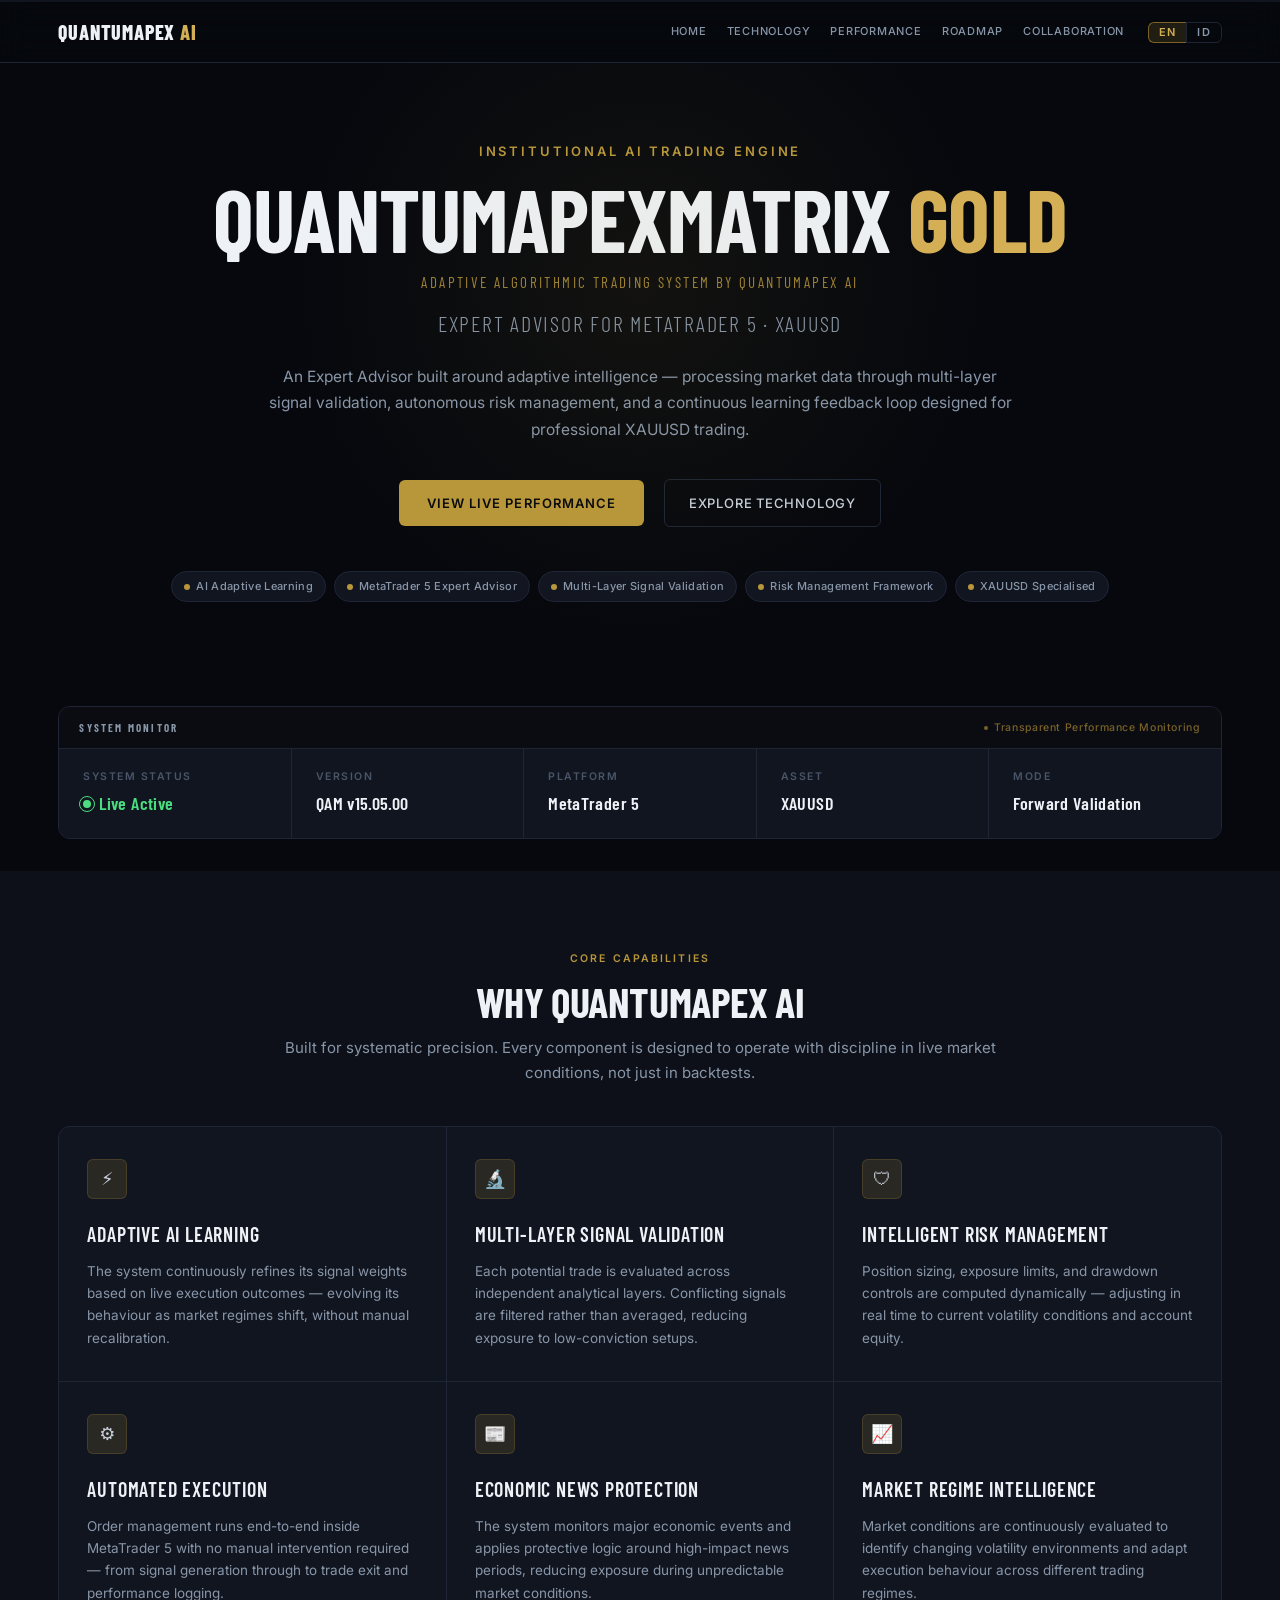
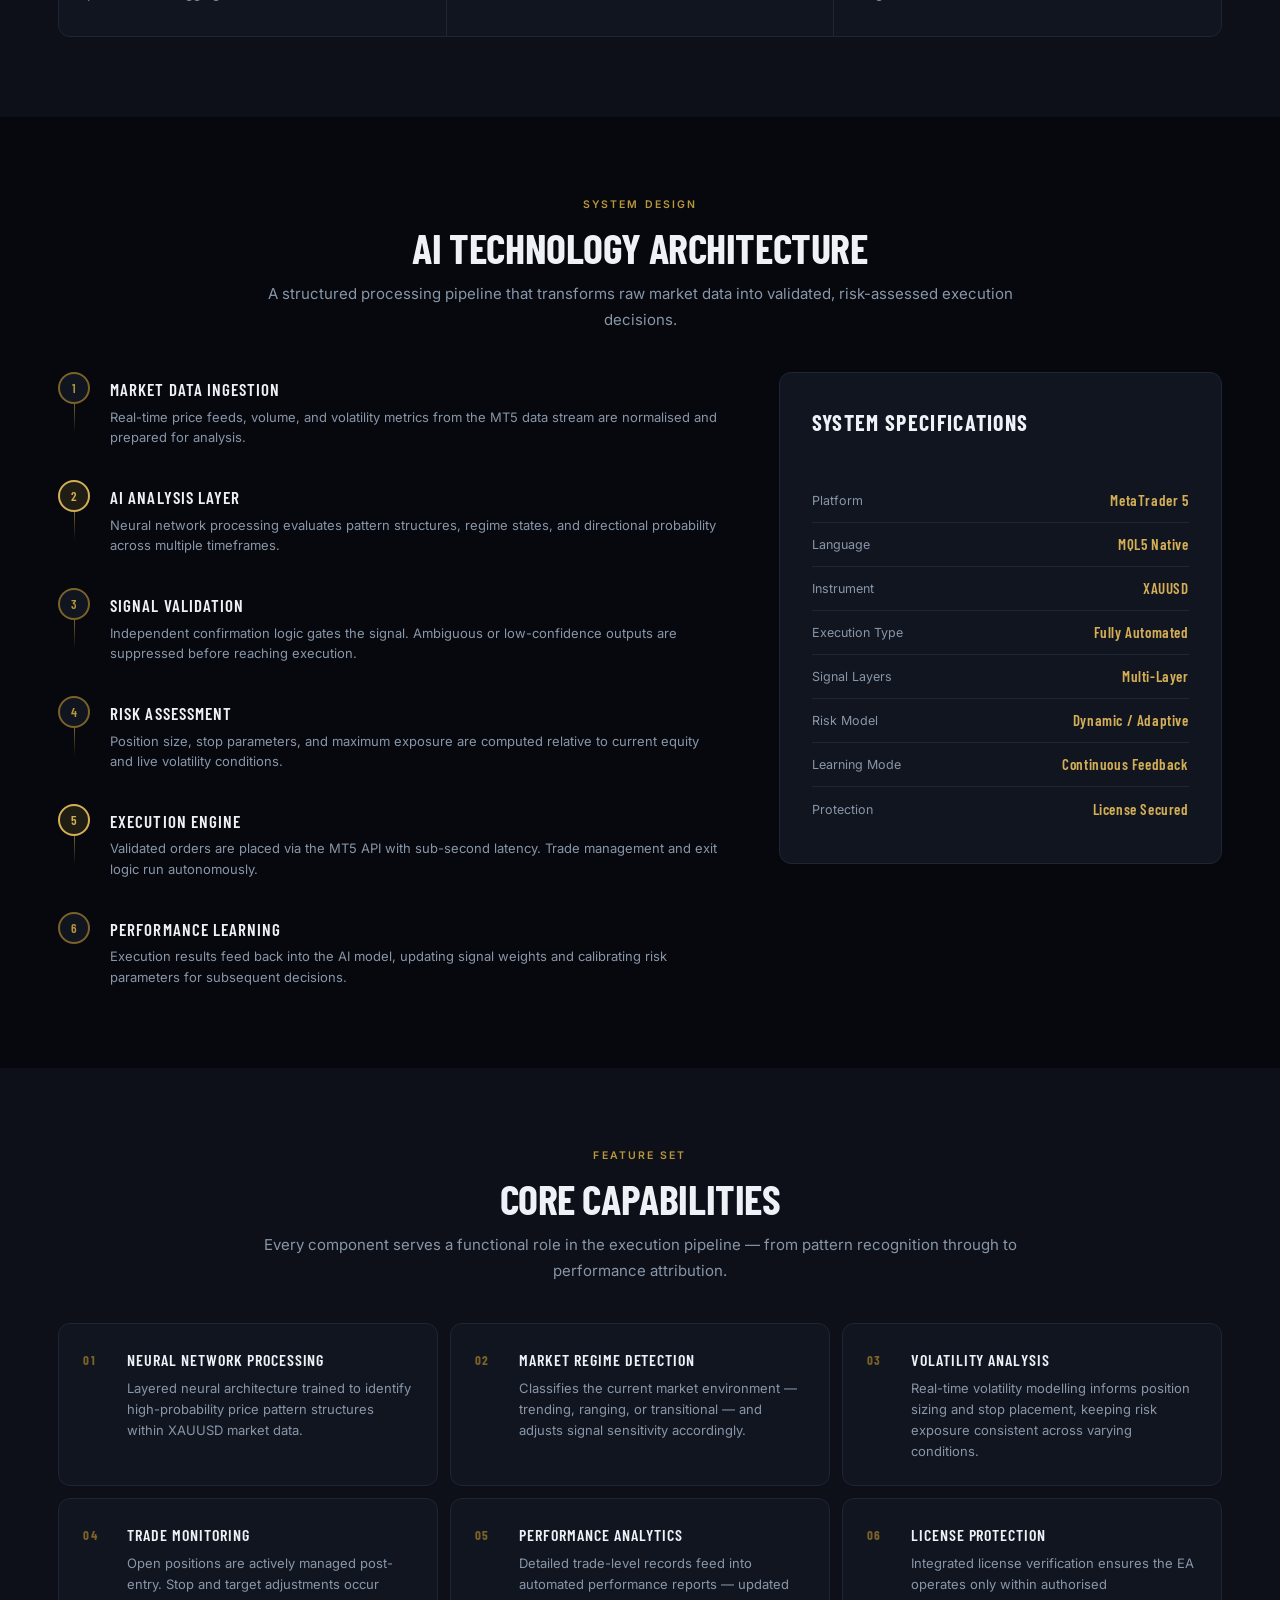
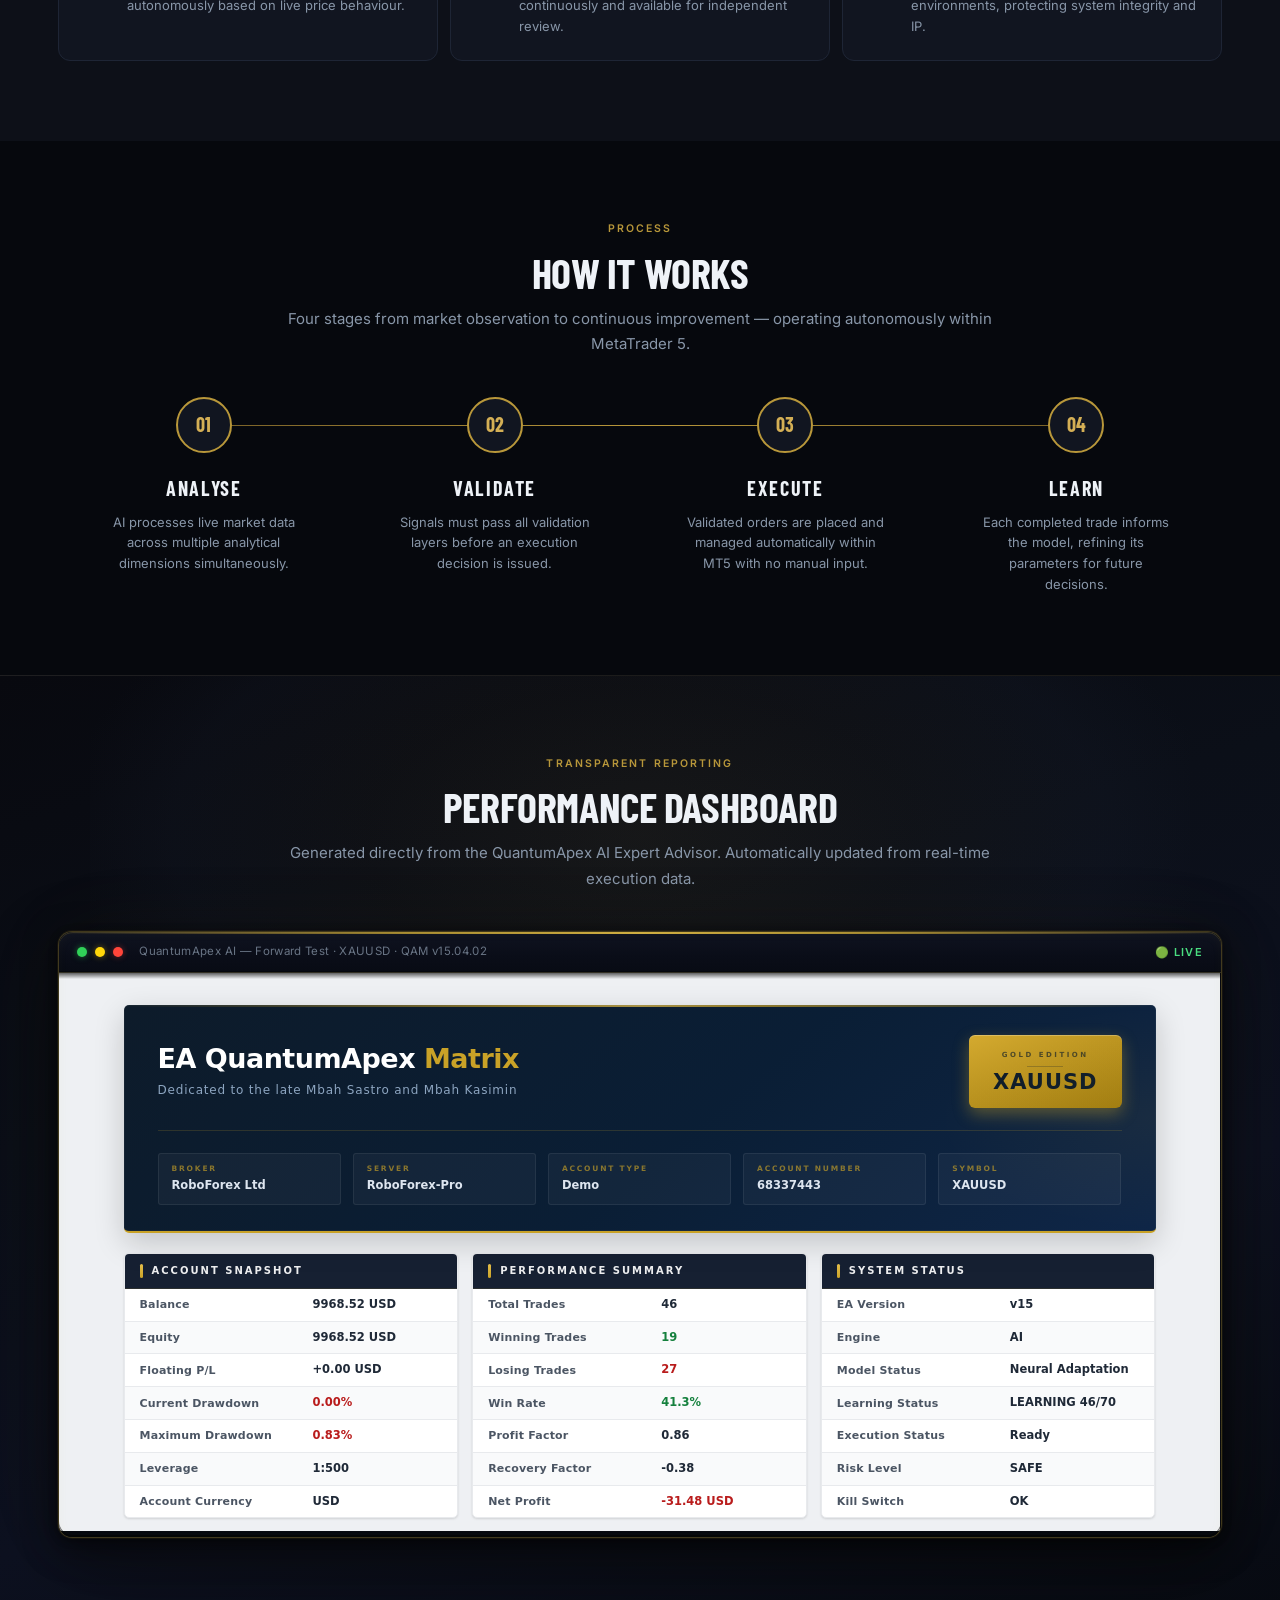
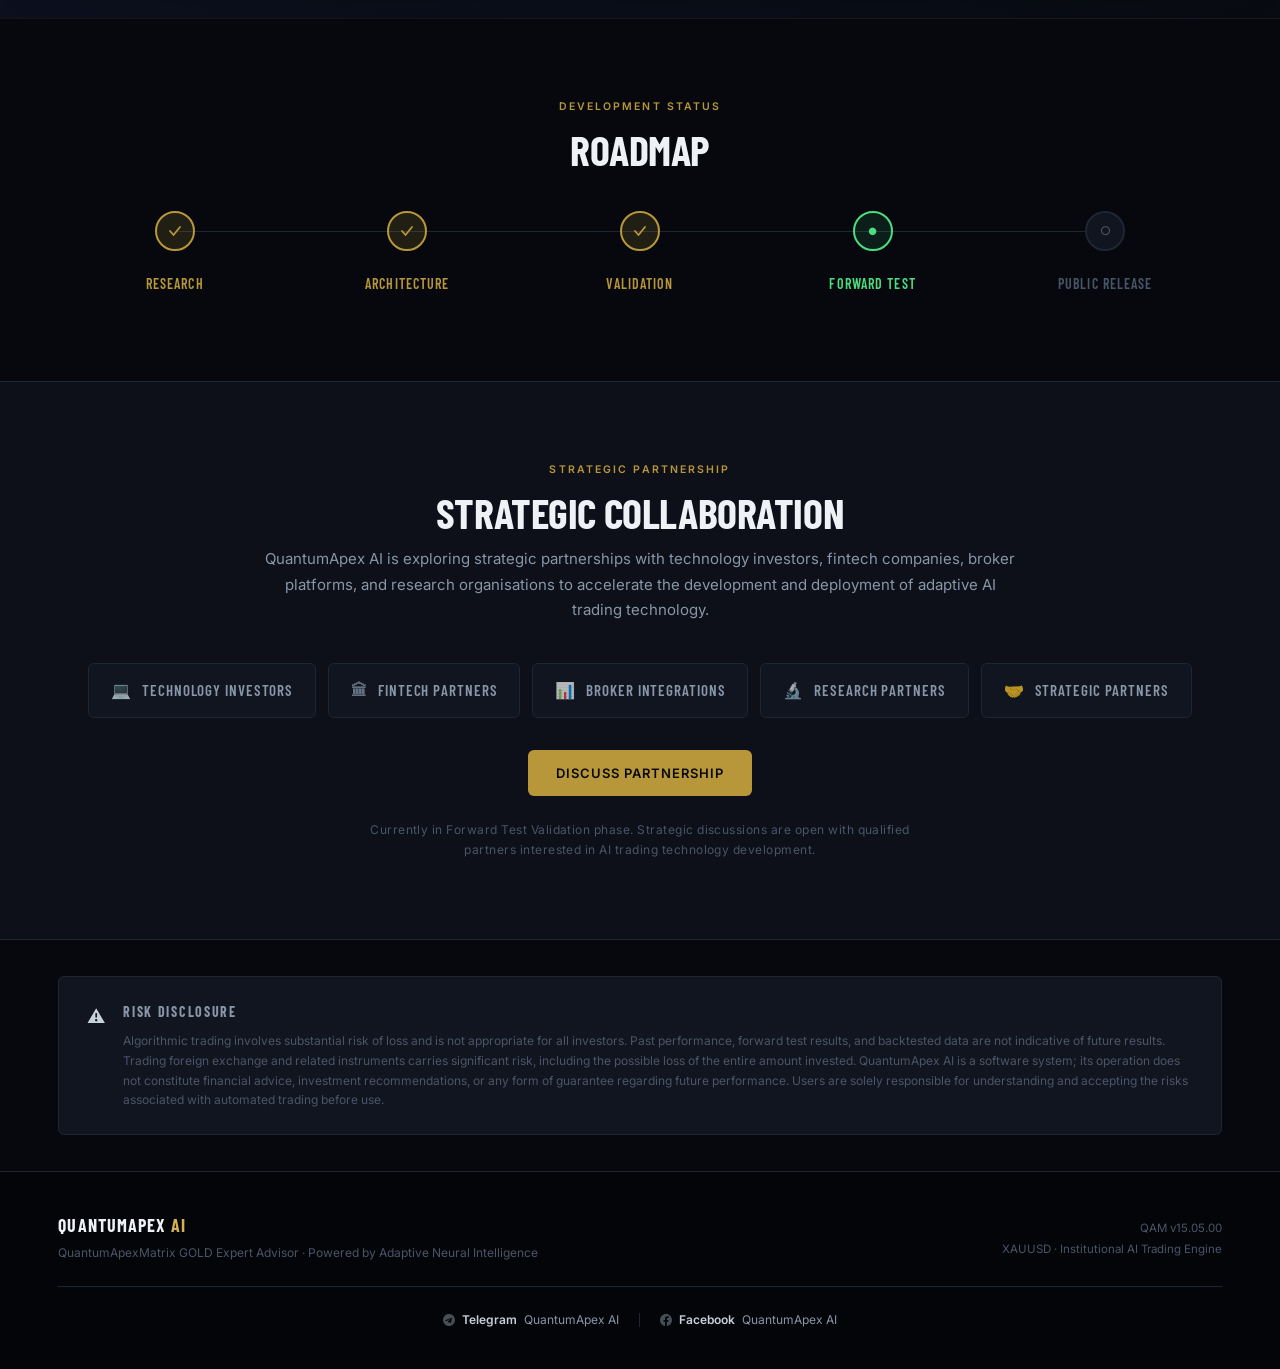
==== index.html @ b91835c6 "Update index.html" ====
<!DOCTYPE html>
<html lang="en">

<head>
  <meta charset="UTF-8">
  <meta name="viewport" content="width=device-width, initial-scale=1.0">
  <meta name="author" content="QuantumApex AI">

  <!-- =====================================================
       PRIMARY SEO
  ====================================================== -->
  <title>QuantumApex AI | MetaTrader 5 Expert Advisor for XAUUSD Trading</title>
  <meta name="description" content="MetaTrader 5 Expert Advisor using adaptive AI learning, multi-layer signal validation, automated execution and risk management for XAUUSD algorithmic trading.">
  <meta name="keywords" content="QuantumApex AI, MetaTrader 5 Expert Advisor, algorithmic trading, XAUUSD trading, automated trading system, AI trading system, MT5 EA, gold trading bot, adaptive trading algorithm, neural network trading">
  <meta name="robots" content="index, follow, max-snippet:-1, max-image-preview:large, max-video-preview:-1">

  <!-- =====================================================
       CANONICAL
  ====================================================== -->
  <link rel="canonical" href="https://quantumapex.my.id/">

  <!-- =====================================================
       HREFLANG — language / region alternates
  ====================================================== -->
  <link rel="alternate" hreflang="en"        href="https://quantumapex.my.id/" />
  <link rel="alternate" hreflang="id"        href="https://quantumapex.my.id/?lang=id" />
  <link rel="alternate" hreflang="x-default" href="https://quantumapex.my.id/" />

  <!-- =====================================================
       OPEN GRAPH (Facebook / LinkedIn / WhatsApp)
       og:image: add an absolute URL to a 1200×630 px
       social preview image when available.
       Recommended path: https://quantumapex.my.id/assets/og-preview.jpg
  ====================================================== -->
  <meta property="og:type"        content="website">
  <meta property="og:site_name"   content="QuantumApex AI">
  <meta property="og:title"       content="QuantumApex AI | MetaTrader 5 Expert Advisor">
  <meta property="og:description" content="Adaptive AI trading system for MetaTrader 5 with multi-layer validation, automated execution and risk management for XAUUSD.">
  <meta property="og:url"         content="https://quantumapex.my.id/">
  <!-- <meta property="og:image"       content="https://quantumapex.my.id/assets/og-preview.jpg"> -->
  <!-- <meta property="og:image:width"  content="1200"> -->
  <!-- <meta property="og:image:height" content="630"> -->
  <!-- <meta property="og:image:alt"    content="QuantumApex AI — MetaTrader 5 Expert Advisor for XAUUSD"> -->
  <meta property="og:locale"      content="en_US">
  <meta property="og:locale:alternate" content="id_ID">

  <!-- =====================================================
       TWITTER CARD
       twitter:image: add an absolute URL to a 1200×600 px
       image when available.
       Recommended path: https://quantumapex.my.id/assets/twitter-preview.jpg
  ====================================================== -->
  <meta name="twitter:card"        content="summary_large_image">
  <meta name="twitter:title"       content="QuantumApex AI | MetaTrader 5 Expert Advisor">
  <meta name="twitter:description" content="Adaptive AI algorithmic trading system for MetaTrader 5 and XAUUSD.">
  <!-- <meta name="twitter:image"       content="https://quantumapex.my.id/assets/twitter-preview.jpg"> -->
  <!-- <meta name="twitter:image:alt"   content="QuantumApex AI — MetaTrader 5 Expert Advisor for XAUUSD"> -->
  <!-- <meta name="twitter:site"        content="@QuantumApexAI"> -->

  <!-- =====================================================
       STRUCTURED DATA — JSON-LD
  ====================================================== -->
  <script type="application/ld+json">
  {
    "@context": "https://schema.org",
    "@graph": [
      {
        "@type": "Organization",
        "@id": "https://quantumapex.my.id/#organization",
        "name": "QuantumApex AI",
        "url": "https://quantumapex.my.id/",
        "description": "Developer of the QuantumApexMatrix GOLD Expert Advisor — an algorithmic trading system specialised in XAUUSD on MetaTrader 5.",
        "sameAs": [
          "https://t.me/markastrader",
          "https://www.facebook.com/markastrader"
        ]
      },
      {
        "@type": "SoftwareApplication",
        "@id": "https://quantumapex.my.id/#software",
        "name": "QuantumApexMatrix GOLD",
        "alternateName": "QuantumApex AI",
        "applicationCategory": "BusinessApplication",
        "applicationSubCategory": "Trading Software",
        "operatingSystem": "MetaTrader 5",
        "softwareVersion": "QAM v15.04.02",
        "description": "Expert Advisor for MetaTrader 5 specialised in XAUUSD algorithmic trading. Incorporates adaptive AI learning, multi-layer signal validation, automated execution, and dynamic risk management.",
        "author": {
          "@id": "https://quantumapex.my.id/#organization"
        },
        "offers": {
          "@type": "Offer",
          "availability": "https://schema.org/PreOrder",
          "description": "Currently in forward-test validation phase prior to public release."
        }
      },
      {
        "@type": "WebSite",
        "@id": "https://quantumapex.my.id/#website",
        "name": "QuantumApex AI",
        "url": "https://quantumapex.my.id/",
        "description": "Official website of QuantumApex AI — MetaTrader 5 Expert Advisor for XAUUSD algorithmic trading.",
        "publisher": {
          "@id": "https://quantumapex.my.id/#organization"
        },
        "inLanguage": ["en", "id"]
      }
    ]
  }
  </script>

  <link rel="preconnect" href="https://fonts.googleapis.com">
  <link rel="preconnect" href="https://fonts.gstatic.com" crossorigin>
  <link href="https://fonts.googleapis.com/css2?family=Barlow+Condensed:wght@300;400;500;600;700&family=Inter:wght@300;400;500;600&display=swap" rel="stylesheet">
  <link rel="stylesheet" href="css/style.css">
  <style>
    /* Branding refinement: hero brand attribution line */
    .hero-brand-attr {
      font-family: "Barlow Condensed", sans-serif;
      font-size: clamp(12px, 1.6vw, 15px);
      font-weight: 400;
      letter-spacing: .16em;
      text-transform: uppercase;
      color: var(--gold);
      margin-bottom: 12px;
      opacity: .85;
    }
  </style>
</head>
<body>

<div class="signal-bar" aria-hidden="true"></div>

<header class="navbar">
  <div class="container">
    <div class="logo">QuantumApex <span>AI</span></div>
    <div class="navbar-right">
      <nav>
        <a href="#home"        data-en="Home"        data-id="Beranda">Home</a>
        <a href="#why"         data-en="Technology"  data-id="Teknologi">Technology</a>
        <a href="#performance" data-en="Performance" data-id="Performa">Performance</a>
        <a href="#roadmap"     data-en="Roadmap"     data-id="Peta Jalan">Roadmap</a>
        <a href="#collaboration" data-en="Collaboration" data-id="Kolaborasi">Collaboration</a>
      </nav>
      <div class="lang-switcher" role="group" aria-label="Language selector">
        <button class="lang-btn active" data-lang="en" aria-pressed="true">EN</button>
        <button class="lang-btn"        data-lang="id" aria-pressed="false">ID</button>
      </div>
      <button class="nav-hamburger" aria-label="Toggle menu" aria-expanded="false">
        <span></span><span></span><span></span>
      </button>
    </div>
  </div>
</header>

<section id="home" class="hero">
  <div class="container">
    <div class="hero-content">
      <p class="eyebrow"
         data-en="Institutional AI Trading Engine"
         data-id="Mesin Trading AI Institusional">Institutional AI Trading Engine</p>
      <h1>QuantumApexMatrix <span>GOLD</span></h1>
      <p class="hero-brand-attr"
         data-en="Adaptive Algorithmic Trading System by QuantumApex AI"
         data-id="Sistem Trading Algoritmik Adaptif oleh QuantumApex AI">Adaptive Algorithmic Trading System by QuantumApex AI</p>
      <p class="hero-subtitle"
         data-en="Expert Advisor for MetaTrader 5 · XAUUSD"
         data-id="Expert Advisor untuk MetaTrader 5 · XAUUSD">Expert Advisor for MetaTrader 5 &middot; XAUUSD</p>
      <p class="hero-desc"
         data-en="An Expert Advisor built around adaptive intelligence — processing market data through multi-layer signal validation, autonomous risk management, and a continuous learning feedback loop designed for professional XAUUSD trading."
         data-id="Expert Advisor yang dibangun di atas kecerdasan adaptif — memproses data pasar melalui validasi sinyal berlapis, manajemen risiko otonom, dan siklus pembelajaran berkelanjutan yang dirancang untuk trading XAUUSD profesional.">An Expert Advisor built around adaptive intelligence — processing market data through multi-layer signal validation, autonomous risk management, and a continuous learning feedback loop designed for professional XAUUSD trading.</p>
      <div class="hero-cta-row">
        <a href="#performance" class="button"
           data-en="View Live Performance"
           data-id="Lihat Performa Live">View Live Performance</a>
        <a href="#why" class="button-ghost"
           data-en="Explore Technology"
           data-id="Jelajahi Teknologi">Explore Technology</a>
      </div>
      <div class="hero-badges">
        <span class="badge"><span class="dot"></span><span data-en="AI Adaptive Learning"           data-id="Pembelajaran AI Adaptif">AI Adaptive Learning</span></span>
        <span class="badge"><span class="dot"></span><span data-en="MetaTrader 5 Expert Advisor"    data-id="Expert Advisor MetaTrader 5">MetaTrader 5 Expert Advisor</span></span>
        <span class="badge"><span class="dot"></span><span data-en="Multi-Layer Signal Validation"  data-id="Validasi Sinyal Berlapis">Multi-Layer Signal Validation</span></span>
        <span class="badge"><span class="dot"></span><span data-en="Risk Management Framework"      data-id="Kerangka Manajemen Risiko">Risk Management Framework</span></span>
        <span class="badge"><span class="dot"></span><span data-en="XAUUSD Specialised"             data-id="Khusus XAUUSD">XAUUSD Specialised</span></span>
      </div>
    </div>
  </div>
</section>

<div class="status-section">
  <div class="container">
    <div class="status-card">
      <div class="status-card-header">
        <span class="status-card-label" data-en="System Monitor" data-id="Monitor Sistem">System Monitor</span>
        <span class="status-card-tag" data-en="Transparent Performance Monitoring" data-id="Pemantauan Performa Transparan">Transparent Performance Monitoring</span>
      </div>
      <div class="status-inner">
        <div class="status-item">
          <span class="status-label" data-en="System Status" data-id="Status Sistem">System Status</span>
          <span class="status-value live"><span class="pulse"></span><span data-en="Live Active" data-id="Aktif Live">Live Active</span></span>
        </div>
        <div class="status-item">
          <span class="status-label" data-en="Version" data-id="Versi">Version</span>
          <span class="status-value">QAM v15.05.00</span>
        </div>
        <div class="status-item">
          <span class="status-label" data-en="Platform" data-id="Platform">Platform</span>
          <span class="status-value">MetaTrader 5</span>
        </div>
        <div class="status-item">
          <span class="status-label" data-en="Asset" data-id="Aset">Asset</span>
          <span class="status-value">XAUUSD</span>
        </div>
        <div class="status-item">
          <span class="status-label" data-en="Mode" data-id="Mode">Mode</span>
          <span class="status-value" data-en="Forward Validation" data-id="Validasi Maju">Forward Validation</span>
        </div>
      </div>
    </div>
  </div>
</div>

<section id="why" class="why">
  <div class="container">
    <p class="section-label" data-en="Core Capabilities" data-id="Kemampuan Inti">Core Capabilities</p>
    <h2 class="section-title" data-en="Why QuantumApex AI" data-id="Mengapa QuantumApex AI">Why QuantumApex AI</h2>
    <p class="section-sub"
       data-en="Built for systematic precision. Every component is designed to operate with discipline in live market conditions, not just in backtests."
       data-id="Dibangun untuk presisi sistematis. Setiap komponen dirancang beroperasi dengan disiplin di kondisi pasar nyata, bukan sekadar dalam pengujian historis.">Built for systematic precision. Every component is designed to operate with discipline in live market conditions, not just in backtests.</p>
    <div class="feature-grid">
      <div class="feature-card">
        <div class="feature-icon">&#x26A1;</div>
        <h3 data-en="Adaptive AI Learning" data-id="Pembelajaran AI Adaptif">Adaptive AI Learning</h3>
        <p data-en="The system continuously refines its signal weights based on live execution outcomes — evolving its behaviour as market regimes shift, without manual recalibration."
           data-id="Sistem secara berkelanjutan menyempurnakan bobot sinyalnya berdasarkan hasil eksekusi nyata — mengadaptasi perilakunya saat kondisi pasar berubah, tanpa kalibrasi ulang secara manual.">The system continuously refines its signal weights based on live execution outcomes — evolving its behaviour as market regimes shift, without manual recalibration.</p>
      </div>
      <div class="feature-card">
        <div class="feature-icon">&#x1F52C;</div>
        <h3 data-en="Multi-Layer Signal Validation" data-id="Validasi Sinyal Berlapis">Multi-Layer Signal Validation</h3>
        <p data-en="Each potential trade is evaluated across independent analytical layers. Conflicting signals are filtered rather than averaged, reducing exposure to low-conviction setups."
           data-id="Setiap peluang trading dievaluasi di berbagai lapisan analitik independen. Sinyal yang bertentangan disaring, bukan dirata-ratakan, sehingga mengurangi eksposur terhadap setup berkeyakinan rendah.">Each potential trade is evaluated across independent analytical layers. Conflicting signals are filtered rather than averaged, reducing exposure to low-conviction setups.</p>
      </div>
      <div class="feature-card">
        <div class="feature-icon">&#x1F6E1;</div>
        <h3 data-en="Intelligent Risk Management" data-id="Manajemen Risiko Cerdas">Intelligent Risk Management</h3>
        <p data-en="Position sizing, exposure limits, and drawdown controls are computed dynamically — adjusting in real time to current volatility conditions and account equity."
           data-id="Ukuran posisi, batas eksposur, dan kontrol drawdown dihitung secara dinamis — menyesuaikan secara real-time terhadap kondisi volatilitas terkini dan ekuitas akun.">Position sizing, exposure limits, and drawdown controls are computed dynamically — adjusting in real time to current volatility conditions and account equity.</p>
      </div>
      <div class="feature-card">
        <div class="feature-icon">&#x2699;&#xFE0F;</div>
        <h3 data-en="Automated Execution" data-id="Eksekusi Otomatis">Automated Execution</h3>
        <p data-en="Order management runs end-to-end inside MetaTrader 5 with no manual intervention required — from signal generation through to trade exit and performance logging."
           data-id="Manajemen order berjalan secara menyeluruh di dalam MetaTrader 5 tanpa intervensi manual — mulai dari pembangkitan sinyal hingga penutupan posisi dan pencatatan performa.">Order management runs end-to-end inside MetaTrader 5 with no manual intervention required — from signal generation through to trade exit and performance logging.</p>
      </div>
      <div class="feature-card">
        <div class="feature-icon">&#x1F4F0;</div>
        <h3 data-en="Economic News Protection" data-id="Proteksi Berita Ekonomi">Economic News Protection</h3>
        <p data-en="The system monitors major economic events and applies protective logic around high-impact news periods, reducing exposure during unpredictable market conditions."
           data-id="Sistem memantau peristiwa ekonomi utama dan menerapkan logika protektif di sekitar periode berita berdampak tinggi, mengurangi eksposur selama kondisi pasar yang tidak dapat diprediksi.">The system monitors major economic events and applies protective logic around high-impact news periods, reducing exposure during unpredictable market conditions.</p>
      </div>
      <div class="feature-card">
        <div class="feature-icon">&#x1F4C8;</div>
        <h3 data-en="Market Regime Intelligence" data-id="Kecerdasan Regime Pasar">Market Regime Intelligence</h3>
        <p data-en="Market conditions are continuously evaluated to identify changing volatility environments and adapt execution behaviour across different trading regimes."
           data-id="Kondisi pasar dievaluasi secara terus-menerus untuk mengidentifikasi perubahan lingkungan volatilitas dan mengadaptasi perilaku eksekusi di berbagai regime trading.">Market conditions are continuously evaluated to identify changing volatility environments and adapt execution behaviour across different trading regimes.</p>
      </div>
    </div>
  </div>
</section>

<section id="architecture" class="architecture">
  <div class="container">
    <p class="section-label" data-en="System Design" data-id="Desain Sistem">System Design</p>
    <h2 class="section-title" data-en="AI Technology Architecture" data-id="Arsitektur Teknologi AI">AI Technology Architecture</h2>
    <p class="section-sub"
       data-en="A structured processing pipeline that transforms raw market data into validated, risk-assessed execution decisions."
       data-id="Pipeline pemrosesan terstruktur yang mengubah data pasar mentah menjadi keputusan eksekusi yang telah divalidasi dan dinilai risikonya.">A structured processing pipeline that transforms raw market data into validated, risk-assessed execution decisions.</p>
    <div class="arch-layout">
      <div class="arch-pipeline">
        <div class="arch-step">
          <div class="arch-connector"><div class="arch-node">1</div><div class="arch-line"></div></div>
          <div class="arch-content">
            <h4 data-en="Market Data Ingestion"  data-id="Pengambilan Data Pasar">Market Data Ingestion</h4>
            <p  data-en="Real-time price feeds, volume, and volatility metrics from the MT5 data stream are normalised and prepared for analysis."
                data-id="Feed harga real-time, volume, dan metrik volatilitas dari aliran data MT5 dinormalisasi dan disiapkan untuk analisis.">Real-time price feeds, volume, and volatility metrics from the MT5 data stream are normalised and prepared for analysis.</p>
          </div>
        </div>
        <div class="arch-step highlight">
          <div class="arch-connector"><div class="arch-node">2</div><div class="arch-line"></div></div>
          <div class="arch-content">
            <h4 data-en="AI Analysis Layer"      data-id="Lapisan Analisis AI">AI Analysis Layer</h4>
            <p  data-en="Neural network processing evaluates pattern structures, regime states, and directional probability across multiple timeframes."
                data-id="Pemrosesan jaringan saraf mengevaluasi struktur pola, kondisi regime, dan probabilitas arah di berbagai kerangka waktu.">Neural network processing evaluates pattern structures, regime states, and directional probability across multiple timeframes.</p>
          </div>
        </div>
        <div class="arch-step">
          <div class="arch-connector"><div class="arch-node">3</div><div class="arch-line"></div></div>
          <div class="arch-content">
            <h4 data-en="Signal Validation"      data-id="Validasi Sinyal">Signal Validation</h4>
            <p  data-en="Independent confirmation logic gates the signal. Ambiguous or low-confidence outputs are suppressed before reaching execution."
                data-id="Logika konfirmasi independen menjaga sinyal. Output yang ambigu atau berkeyakinan rendah ditekan sebelum mencapai eksekusi.">Independent confirmation logic gates the signal. Ambiguous or low-confidence outputs are suppressed before reaching execution.</p>
          </div>
        </div>
        <div class="arch-step">
          <div class="arch-connector"><div class="arch-node">4</div><div class="arch-line"></div></div>
          <div class="arch-content">
            <h4 data-en="Risk Assessment"        data-id="Penilaian Risiko">Risk Assessment</h4>
            <p  data-en="Position size, stop parameters, and maximum exposure are computed relative to current equity and live volatility conditions."
                data-id="Ukuran posisi, parameter stop, dan eksposur maksimum dihitung relatif terhadap ekuitas saat ini dan kondisi volatilitas live.">Position size, stop parameters, and maximum exposure are computed relative to current equity and live volatility conditions.</p>
          </div>
        </div>
        <div class="arch-step highlight">
          <div class="arch-connector"><div class="arch-node">5</div><div class="arch-line"></div></div>
          <div class="arch-content">
            <h4 data-en="Execution Engine"       data-id="Mesin Eksekusi">Execution Engine</h4>
            <p  data-en="Validated orders are placed via the MT5 API with sub-second latency. Trade management and exit logic run autonomously."
                data-id="Order yang telah divalidasi ditempatkan melalui API MT5 dengan latensi di bawah satu detik. Manajemen trade dan logika keluar berjalan secara otonom.">Validated orders are placed via the MT5 API with sub-second latency. Trade management and exit logic run autonomously.</p>
          </div>
        </div>
        <div class="arch-step">
          <div class="arch-connector"><div class="arch-node">6</div></div>
          <div class="arch-content" style="padding-bottom:0">
            <h4 data-en="Performance Learning"   data-id="Pembelajaran Performa">Performance Learning</h4>
            <p  data-en="Execution results feed back into the AI model, updating signal weights and calibrating risk parameters for subsequent decisions."
                data-id="Hasil eksekusi diumpankan kembali ke model AI, memperbarui bobot sinyal dan mengkalibrasi parameter risiko untuk keputusan berikutnya.">Execution results feed back into the AI model, updating signal weights and calibrating risk parameters for subsequent decisions.</p>
          </div>
        </div>
      </div>
      <div class="arch-aside">
        <h3 data-en="System Specifications" data-id="Spesifikasi Sistem">System Specifications</h3>
        <div class="arch-aside-stats">
          <div class="arch-stat"><span class="arch-stat-label" data-en="Platform"       data-id="Platform">Platform</span>        <span class="arch-stat-value">MetaTrader 5</span></div>
          <div class="arch-stat"><span class="arch-stat-label" data-en="Language"       data-id="Bahasa">Language</span>        <span class="arch-stat-value">MQL5 Native</span></div>
          <div class="arch-stat"><span class="arch-stat-label" data-en="Instrument"     data-id="Instrumen">Instrument</span>      <span class="arch-stat-value">XAUUSD</span></div>
          <div class="arch-stat"><span class="arch-stat-label" data-en="Execution Type" data-id="Jenis Eksekusi">Execution Type</span> <span class="arch-stat-value" data-en="Fully Automated"    data-id="Otomatis Penuh">Fully Automated</span></div>
          <div class="arch-stat"><span class="arch-stat-label" data-en="Signal Layers"  data-id="Lapisan Sinyal">Signal Layers</span>  <span class="arch-stat-value" data-en="Multi-Layer"        data-id="Berlapis">Multi-Layer</span></div>
          <div class="arch-stat"><span class="arch-stat-label" data-en="Risk Model"     data-id="Model Risiko">Risk Model</span>     <span class="arch-stat-value" data-en="Dynamic / Adaptive" data-id="Dinamis / Adaptif">Dynamic / Adaptive</span></div>
          <div class="arch-stat"><span class="arch-stat-label" data-en="Learning Mode"  data-id="Mode Pembelajaran">Learning Mode</span>  <span class="arch-stat-value" data-en="Continuous Feedback" data-id="Umpan Balik Berkelanjutan">Continuous Feedback</span></div>
          <div class="arch-stat"><span class="arch-stat-label" data-en="Protection"     data-id="Perlindungan">Protection</span>     <span class="arch-stat-value" data-en="License Secured"     data-id="Terlindungi Lisensi">License Secured</span></div>
        </div>
      </div>
    </div>
  </div>
</section>

<section id="features" class="features">
  <div class="container">
    <p class="section-label" data-en="Feature Set"      data-id="Fitur Unggulan">Feature Set</p>
    <h2 class="section-title" data-en="Core Capabilities" data-id="Kemampuan Inti">Core Capabilities</h2>
    <p class="section-sub"
       data-en="Every component serves a functional role in the execution pipeline — from pattern recognition through to performance attribution."
       data-id="Setiap komponen memiliki peran fungsional dalam pipeline eksekusi — mulai dari pengenalan pola hingga atribusi performa.">Every component serves a functional role in the execution pipeline — from pattern recognition through to performance attribution.</p>
    <div class="features-grid">
      <div class="feat-item">
        <span class="feat-num">01</span>
        <div class="feat-text">
          <h4 data-en="Neural Network Processing"  data-id="Pemrosesan Jaringan Saraf">Neural Network Processing</h4>
          <p  data-en="Layered neural architecture trained to identify high-probability price pattern structures within XAUUSD market data."
              data-id="Arsitektur jaringan saraf berlapis yang dilatih untuk mengidentifikasi struktur pola harga berpeluang tinggi dalam data pasar XAUUSD.">Layered neural architecture trained to identify high-probability price pattern structures within XAUUSD market data.</p>
        </div>
      </div>
      <div class="feat-item">
        <span class="feat-num">02</span>
        <div class="feat-text">
          <h4 data-en="Market Regime Detection"    data-id="Deteksi Regime Pasar">Market Regime Detection</h4>
          <p  data-en="Classifies the current market environment — trending, ranging, or transitional — and adjusts signal sensitivity accordingly."
              data-id="Mengklasifikasikan lingkungan pasar saat ini — trending, ranging, atau transisional — dan menyesuaikan sensitivitas sinyal secara otomatis.">Classifies the current market environment &mdash; trending, ranging, or transitional &mdash; and adjusts signal sensitivity accordingly.</p>
        </div>
      </div>
      <div class="feat-item">
        <span class="feat-num">03</span>
        <div class="feat-text">
          <h4 data-en="Volatility Analysis"        data-id="Analisis Volatilitas">Volatility Analysis</h4>
          <p  data-en="Real-time volatility modelling informs position sizing and stop placement, keeping risk exposure consistent across varying conditions."
              data-id="Pemodelan volatilitas real-time menginformasikan ukuran posisi dan penempatan stop, menjaga eksposur risiko tetap konsisten di berbagai kondisi.">Real-time volatility modelling informs position sizing and stop placement, keeping risk exposure consistent across varying conditions.</p>
        </div>
      </div>
      <div class="feat-item">
        <span class="feat-num">04</span>
        <div class="feat-text">
          <h4 data-en="Trade Monitoring"           data-id="Pemantauan Trading">Trade Monitoring</h4>
          <p  data-en="Open positions are actively managed post-entry. Stop and target adjustments occur autonomously based on live price behaviour."
              data-id="Posisi terbuka dikelola secara aktif setelah masuk pasar. Penyesuaian stop dan target dilakukan secara otonom berdasarkan pergerakan harga live.">Open positions are actively managed post-entry. Stop and target adjustments occur autonomously based on live price behaviour.</p>
        </div>
      </div>
      <div class="feat-item">
        <span class="feat-num">05</span>
        <div class="feat-text">
          <h4 data-en="Performance Analytics"      data-id="Analitik Performa">Performance Analytics</h4>
          <p  data-en="Detailed trade-level records feed into automated performance reports — updated continuously and available for independent review."
              data-id="Catatan tingkat trade yang terperinci dimasukkan ke dalam laporan performa otomatis — diperbarui secara berkelanjutan dan tersedia untuk tinjauan independen.">Detailed trade-level records feed into automated performance reports &mdash; updated continuously and available for independent review.</p>
        </div>
      </div>
      <div class="feat-item">
        <span class="feat-num">06</span>
        <div class="feat-text">
          <h4 data-en="License Protection"         data-id="Perlindungan Lisensi">License Protection</h4>
          <p  data-en="Integrated license verification ensures the EA operates only within authorised environments, protecting system integrity and IP."
              data-id="Verifikasi lisensi terintegrasi memastikan EA hanya beroperasi dalam lingkungan yang diotorisasi, melindungi integritas sistem dan kekayaan intelektual.">Integrated license verification ensures the EA operates only within authorised environments, protecting system integrity and IP.</p>
        </div>
      </div>
    </div>
  </div>
</section>

<section id="how-it-works" class="how">
  <div class="container">
    <p class="section-label" data-en="Process"    data-id="Proses">Process</p>
    <h2 class="section-title" data-en="How It Works" data-id="Cara Kerjanya">How It Works</h2>
    <p class="section-sub"
       data-en="Four stages from market observation to continuous improvement — operating autonomously within MetaTrader 5."
       data-id="Empat tahap dari pengamatan pasar hingga peningkatan berkelanjutan — beroperasi secara otonom di dalam MetaTrader 5.">Four stages from market observation to continuous improvement &mdash; operating autonomously within MetaTrader 5.</p>
    <div class="how-steps">
      <div class="how-step">
        <div class="how-num">01</div>
        <h3 data-en="Analyse" data-id="Analisis">Analyse</h3>
        <p  data-en="AI processes live market data across multiple analytical dimensions simultaneously."
            data-id="AI memproses data pasar live secara simultan di berbagai dimensi analitik.">AI processes live market data across multiple analytical dimensions simultaneously.</p>
      </div>
      <div class="how-step">
        <div class="how-num">02</div>
        <h3 data-en="Validate" data-id="Validasi">Validate</h3>
        <p  data-en="Signals must pass all validation layers before an execution decision is issued."
            data-id="Sinyal harus melewati semua lapisan validasi sebelum keputusan eksekusi dikeluarkan.">Signals must pass all validation layers before an execution decision is issued.</p>
      </div>
      <div class="how-step">
        <div class="how-num">03</div>
        <h3 data-en="Execute" data-id="Eksekusi">Execute</h3>
        <p  data-en="Validated orders are placed and managed automatically within MT5 with no manual input."
            data-id="Order yang divalidasi ditempatkan dan dikelola secara otomatis dalam MT5 tanpa masukan manual.">Validated orders are placed and managed automatically within MT5 with no manual input.</p>
      </div>
      <div class="how-step">
        <div class="how-num">04</div>
        <h3 data-en="Learn" data-id="Belajar">Learn</h3>
        <p  data-en="Each completed trade informs the model, refining its parameters for future decisions."
            data-id="Setiap trade yang selesai menginformasikan model, menyempurnakan parameternya untuk keputusan mendatang.">Each completed trade informs the model, refining its parameters for future decisions.</p>
      </div>
    </div>
  </div>
</section>

<section id="performance" class="performance">
  <div class="container">
    <div class="performance-header">
      <p class="section-label" data-en="Transparent Reporting" data-id="Laporan Transparan">Transparent Reporting</p>
      <h2 class="section-title" data-en="Performance Dashboard" data-id="Dasbor Performa">Performance Dashboard</h2>
      <p class="section-sub"
         data-en="Generated directly from the QuantumApex AI Expert Advisor. Automatically updated from real-time execution data."
         data-id="Dihasilkan langsung dari Expert Advisor QuantumApex AI. Diperbarui secara otomatis berdasarkan data eksekusi real-time.">Generated directly from the QuantumApex AI Expert Advisor. Updated automatically every 30 minutes from live execution data.</p>
    </div>
    <div class="report-frame">
      <div class="report-topbar">
        <span class="report-dot green"></span>
        <span class="report-dot yellow"></span>
        <span class="report-dot red"></span>
        <span class="report-url">QuantumApex AI &mdash; Forward Test &middot; XAUUSD &middot; QAM v15.04.02</span>
        <span class="report-live">&#x1F7E2; LIVE</span>
      </div>
      <div class="report-body">
        <iframe src="reports/Performance_Report.html" title="QuantumApex AI Performance Report"></iframe>
      </div>
    </div>
  </div>
</section>

<section id="roadmap" class="roadmap">
  <div class="container">
    <p class="section-label" data-en="Development Status" data-id="Status Pengembangan">Development Status</p>
    <h2 class="section-title" data-en="Roadmap" data-id="Peta Jalan">Roadmap</h2>
    <div class="roadmap-track">
      <div class="roadmap-step done">
        <div class="roadmap-node"><svg viewBox="0 0 16 16" fill="none"><polyline points="3,8 6.5,12 13,4" stroke="#B8973A" stroke-width="1.8" stroke-linecap="round" stroke-linejoin="round"/></svg></div>
        <span class="roadmap-label" data-en="Research"      data-id="Riset">Research</span>
      </div>
      <div class="roadmap-step done">
        <div class="roadmap-node"><svg viewBox="0 0 16 16" fill="none"><polyline points="3,8 6.5,12 13,4" stroke="#B8973A" stroke-width="1.8" stroke-linecap="round" stroke-linejoin="round"/></svg></div>
        <span class="roadmap-label" data-en="Architecture"  data-id="Arsitektur">Architecture</span>
      </div>
      <div class="roadmap-step done">
        <div class="roadmap-node"><svg viewBox="0 0 16 16" fill="none"><polyline points="3,8 6.5,12 13,4" stroke="#B8973A" stroke-width="1.8" stroke-linecap="round" stroke-linejoin="round"/></svg></div>
        <span class="roadmap-label" data-en="Validation"    data-id="Validasi">Validation</span>
      </div>
      <div class="roadmap-step active">
        <div class="roadmap-node" style="font-size:10px;color:#4ADE80;">&#9679;</div>
        <span class="roadmap-label" data-en="Forward Test"  data-id="Uji Maju">Forward Test</span>
      </div>
      <div class="roadmap-step">
        <div class="roadmap-node" style="font-size:12px;color:var(--muted);">&#9675;</div>
        <span class="roadmap-label" data-en="Public Release" data-id="Rilis Publik">Public Release</span>
      </div>
    </div>
  </div>
</section>

<section id="collaboration" class="collab">
  <div class="container">
    <p class="section-label" data-en="Strategic Partnership" data-id="Kemitraan Strategis">Strategic Partnership</p>
    <h2 class="section-title" data-en="Strategic Collaboration" data-id="Kolaborasi Strategis">Strategic Collaboration</h2>
    <p class="section-sub"
       data-en="QuantumApex AI is exploring strategic partnerships with technology investors, fintech companies, broker platforms, and research organisations to accelerate the development and deployment of adaptive AI trading technology."
       data-id="QuantumApex AI sedang menjajaki kemitraan strategis dengan investor teknologi, perusahaan fintech, platform broker, dan organisasi riset untuk mempercepat pengembangan dan penerapan teknologi trading AI adaptif.">QuantumApex AI is exploring strategic partnerships with technology investors, fintech companies, broker platforms, and research organisations to accelerate the development and deployment of adaptive AI trading technology.</p>
    <div class="collab-grid">
      <div class="collab-item">
        <div class="collab-icon">&#x1F4BB;</div>
        <span data-en="Technology Investors" data-id="Investor Teknologi">Technology Investors</span>
      </div>
      <div class="collab-item">
        <div class="collab-icon">&#x1F3DB;</div>
        <span data-en="Fintech Partners" data-id="Mitra Fintech">Fintech Partners</span>
      </div>
      <div class="collab-item">
        <div class="collab-icon">&#x1F4CA;</div>
        <span data-en="Broker Integrations" data-id="Integrasi Broker">Broker Integrations</span>
      </div>
      <div class="collab-item">
        <div class="collab-icon">&#x1F52C;</div>
        <span data-en="Research Partners" data-id="Mitra Riset">Research Partners</span>
      </div>
      <div class="collab-item">
        <div class="collab-icon">&#x1F91D;</div>
        <span data-en="Strategic Partners" data-id="Mitra Strategis">Strategic Partners</span>
      </div>
    </div>
    <div style="text-align:center;margin:32px 0 24px;">
      <a href="https://t.me/markastrader" target="_blank" rel="noopener noreferrer" class="button"
         data-en="Discuss Partnership" data-id="Diskusi Kemitraan">DISCUSS PARTNERSHIP</a>
    </div>
    <p class="collab-note"
       data-en="Currently in Forward Test Validation phase. Strategic discussions are open with qualified partners interested in AI trading technology development."
       data-id="Saat ini dalam fase Validasi Uji Maju. Diskusi strategis terbuka bagi mitra yang memenuhi syarat yang tertarik dengan pengembangan teknologi trading AI.">Currently in Forward Test Validation phase.<br>Strategic discussions are open with qualified partners interested in AI trading technology development.</p>
  </div>
</section>

<div id="risk-disclosure" class="risk-disclosure">
  <div class="container">
    <div class="risk-inner">
      <span class="risk-icon">&#x26A0;&#xFE0F;</span>
      <div>
        <h4 data-en="Risk Disclosure" data-id="Pengungkapan Risiko">Risk Disclosure</h4>
        <p data-en="Algorithmic trading involves substantial risk of loss and is not appropriate for all investors. Past performance, forward test results, and backtested data are not indicative of future results. Trading foreign exchange and related instruments carries significant risk, including the possible loss of the entire amount invested. QuantumApex AI is a software system; its operation does not constitute financial advice, investment recommendations, or any form of guarantee regarding future performance. Users are solely responsible for understanding and accepting the risks associated with automated trading before use."
           data-id="Trading algoritmik melibatkan risiko kerugian yang substansial dan tidak cocok untuk semua investor. Performa masa lalu, hasil uji maju, dan data backtesting bukan merupakan indikasi hasil di masa depan. Trading valuta asing dan instrumen terkait membawa risiko signifikan, termasuk kemungkinan kehilangan seluruh modal yang diinvestasikan. QuantumApex AI adalah sistem perangkat lunak; pengoperasiannya tidak merupakan saran keuangan, rekomendasi investasi, atau jaminan apa pun mengenai performa masa depan. Pengguna sepenuhnya bertanggung jawab untuk memahami dan menerima risiko yang terkait dengan trading otomatis sebelum digunakan.">Algorithmic trading involves substantial risk of loss and is not appropriate for all investors. Past performance, forward test results, and backtested data are not indicative of future results. Trading foreign exchange and related instruments carries significant risk, including the possible loss of the entire amount invested. QuantumApex AI is a software system; its operation does not constitute financial advice, investment recommendations, or any form of guarantee regarding future performance. Users are solely responsible for understanding and accepting the risks associated with automated trading before use.</p>
      </div>
    </div>
  </div>
</div>

<footer id="contact">
  <div class="container">
    <div class="footer-top">
      <div class="footer-brand">
        <h3>QuantumApex <span>AI</span></h3>
        <p data-en="QuantumApexMatrix GOLD Expert Advisor · Powered by Adaptive Neural Intelligence"
           data-id="Expert Advisor QuantumApexMatrix GOLD · Didukung Kecerdasan Neural Adaptif">QuantumApexMatrix GOLD Expert Advisor &middot; Powered by Adaptive Neural Intelligence</p>
      </div>
      <div class="footer-meta">
        <div>QAM v15.05.00</div>
        <div data-en="XAUUSD · Institutional AI Trading Engine"
             data-id="XAUUSD · Mesin Trading AI Institusional">XAUUSD &middot; Institutional AI Trading Engine</div>
      </div>
    </div>
    <div class="footer-contact">
      <ul>
        <li>
          <a href="https://t.me/QuantumApexLabs" target="_blank" rel="noopener noreferrer">
            <svg class="footer-contact-icon" viewBox="0 0 24 24" fill="currentColor" aria-hidden="true"><path d="M12 0C5.373 0 0 5.373 0 12s5.373 12 12 12 12-5.373 12-12S18.627 0 12 0zm5.894 8.221-1.97 9.28c-.145.658-.537.818-1.084.508l-3-2.21-1.447 1.394c-.16.16-.295.295-.605.295l.213-3.053 5.56-5.023c.242-.213-.054-.333-.373-.12L7.17 14.137l-2.96-.924c-.643-.204-.657-.643.136-.953l11.57-4.461c.537-.194 1.006.131.978.422z"/></svg>
            <span class="footer-contact-platform">Telegram</span>
            <span class="footer-contact-handle">QuantumApex AI</span>
          </a>
        </li>
        <li>
          <a href="https://www.facebook.com/QuantumApexLabs" target="_blank" rel="noopener noreferrer">
            <svg class="footer-contact-icon" viewBox="0 0 24 24" fill="currentColor" aria-hidden="true"><path d="M24 12.073C24 5.405 18.627 0 12 0S0 5.405 0 12.073C0 18.1 4.388 23.094 10.125 24v-8.437H7.078v-3.49h3.047V9.41c0-3.025 1.792-4.697 4.533-4.697 1.312 0 2.686.236 2.686.236v2.97h-1.513c-1.491 0-1.956.93-1.956 1.874v2.25h3.328l-.532 3.49h-2.796V24C19.612 23.094 24 18.1 24 12.073z"/></svg>
            <span class="footer-contact-platform">Facebook</span>
            <span class="footer-contact-handle">QuantumApex AI</span>
          </a>
        </li>
        <li class="footer-hidden" style="display:none;">
          <a href="https://x.com/sriantodoang" target="_blank" rel="noopener noreferrer">
            <svg class="footer-contact-icon" viewBox="0 0 24 24" fill="currentColor" aria-hidden="true"><path d="M18.244 2.25h3.308l-7.227 8.26 8.502 11.24H16.17l-4.714-6.231-5.401 6.231H2.746l7.73-8.835L1.254 2.25H8.08l4.257 5.649 5.907-5.649zm-1.161 17.52h1.833L7.084 4.126H5.117z"/></svg>
            <span class="footer-contact-platform">X</span>
            <span class="footer-contact-handle">Srianto Doang</span>
          </a>
        </li>
        <li class="footer-hidden" style="display:none;">
          <a href="https://wa.me/sriantodoang" target="_blank" rel="noopener noreferrer">
            <svg class="footer-contact-icon" viewBox="0 0 24 24" fill="currentColor" aria-hidden="true"><path d="M17.472 14.382c-.297-.149-1.758-.867-2.03-.967-.273-.099-.471-.148-.67.15-.197.297-.767.966-.94 1.164-.173.199-.347.223-.644.075-.297-.15-1.255-.463-2.39-1.475-.883-.788-1.48-1.761-1.653-2.059-.173-.297-.018-.458.13-.606.134-.133.298-.347.446-.52.149-.174.198-.298.298-.497.099-.198.05-.371-.025-.52-.075-.149-.669-1.612-.916-2.207-.242-.579-.487-.5-.669-.51-.173-.008-.371-.01-.57-.01-.198 0-.52.074-.792.372-.272.297-1.04 1.016-1.04 2.479 0 1.462 1.065 2.875 1.213 3.074.149.198 2.096 3.2 5.077 4.487.709.306 1.262.489 1.694.625.712.227 1.36.195 1.871.118.571-.085 1.758-.719 2.006-1.413.248-.694.248-1.289.173-1.413-.074-.124-.272-.198-.57-.347zm-5.421 7.403h-.004a9.87 9.87 0 01-5.031-1.378l-.361-.214-3.741.982.998-3.648-.235-.374a9.86 9.86 0 01-1.51-5.26c.001-5.45 4.436-9.884 9.888-9.884 2.64 0 5.122 1.03 6.988 2.898a9.825 9.825 0 012.893 6.994c-.003 5.45-4.437 9.884-9.885 9.884zm8.413-18.297A11.815 11.815 0 0012.05 0C5.495 0 .16 5.335.157 11.892c0 2.096.547 4.142 1.588 5.945L.057 24l6.305-1.654a11.882 11.882 0 005.683 1.448h.005c6.554 0 11.89-5.335 11.893-11.893a11.821 11.821 0 00-3.48-8.413z"/></svg>
            <span class="footer-contact-platform">WhatsApp</span>
            <span class="footer-contact-handle">Srianto Doang</span>
          </a>
        </li>
      </ul>
    </div>
  </div>
</footer>

<script src="js/app.js"></script>
<script>
  /* ── Hamburger menu toggle ── */
  (function () {
    const btn = document.querySelector('.nav-hamburger');
    const nav = document.querySelector('.navbar-right nav');
    if (!btn || !nav) return;

    btn.addEventListener('click', function () {
      const isOpen = nav.classList.toggle('open');
      btn.setAttribute('aria-expanded', isOpen);
    });

    /* Close menu when a nav link is clicked */
    nav.querySelectorAll('a').forEach(function (link) {
      link.addEventListener('click', function () {
        nav.classList.remove('open');
        btn.setAttribute('aria-expanded', 'false');
      });
    });

    /* Close on Escape key */
    document.addEventListener('keydown', function (e) {
      if (e.key === 'Escape' && nav.classList.contains('open')) {
        nav.classList.remove('open');
        btn.setAttribute('aria-expanded', 'false');
      }
    });

    /* Close when clicking outside navbar */
    document.addEventListener('click', function (e) {
      if (!e.target.closest('.navbar') && nav.classList.contains('open')) {
        nav.classList.remove('open');
        btn.setAttribute('aria-expanded', 'false');
      }
    });
  })();
</script>
</body>
</html>
---- css/style.css ----
/* =========================================
   QuantumApex AI — style.css
   Synchronised with index.html structure
   Theme: Dark institutional / Quantitative finance
   v2.1 — Final Responsive + Bilingual Consistency Audit (PASS)
   ========================================= */

/* ================= RESET & ROOT ================= */

*, *::before, *::after {
  box-sizing: border-box;
  margin: 0;
  padding: 0;
}

:root {
  --void:        #06080D;
  --surface:     #0D1018;
  --card:        #111520;
  --card-border: #1E2535;
  --gold:        #B8973A;
  --gold-hi:     #D4AF55;
  --gold-dim:    #7A6228;
  --gold-glow:   rgba(184, 151, 58, 0.15);
  --muted:       #4A5568;
  --text-dim:    #8896A8;
  --text:        #C8D0DC;
  --white:       #EEF2F7;
  --radius:      6px;
  --radius-lg:   12px;
  --transition:  .25s ease;
}

html {
  scroll-behavior: smooth;
  /* FIX #1: prevent horizontal overflow globally */
  overflow-x: hidden;
}

body {
  font-family: "Inter", system-ui, sans-serif;
  background: var(--void);
  color: var(--text);
  /* FIX #2: tighten default line-height from 1.6 → 1.55 for denser premium feel */
  line-height: 1.55;
  font-size: 15px;
  -webkit-font-smoothing: antialiased;
  /* FIX #1: contain overflow */
  overflow-x: hidden;
}

/* FIX #3: container — tighter horizontal padding at large breakpoints;
   prevents content from feeling "lost" at 1920px */
.container {
  max-width: 1280px;
  margin: 0 auto;
  padding: 0 clamp(16px, 3vw, 40px);
}


/* ================= SIGNAL BAR ================= */

.signal-bar {
  position: fixed;
  top: 0;
  left: 0;
  right: 0;
  height: 2px;
  z-index: 1000;
  background: var(--card);
  overflow: hidden;
}

.signal-bar::after {
  content: "";
  position: absolute;
  top: 0;
  left: -40%;
  width: 40%;
  height: 100%;
  background: linear-gradient(90deg, transparent, var(--gold-hi), transparent);
  animation: scan 3s ease-in-out infinite;
}

@keyframes scan {
  0%   { left: -40%; }
  100% { left: 140%; }
}


/* ================= NAVBAR ================= */

.navbar {
  position: sticky;
  top: 2px;
  z-index: 900;
  background: rgba(6, 8, 13, .88);
  backdrop-filter: blur(16px);
  -webkit-backdrop-filter: blur(16px);
  border-bottom: 1px solid var(--card-border);
}

.navbar .container {
  display: flex;
  align-items: center;
  justify-content: space-between;
  height: 60px;
  gap: 16px;
}

.logo {
  font-family: "Barlow Condensed", sans-serif;
  font-size: 20px;
  font-weight: 800;
  letter-spacing: .04em;
  color: var(--white);
  text-transform: uppercase;
  flex-shrink: 1;
  white-space: nowrap;
  min-width: 0;
}

.logo span {
  color: var(--gold-hi);
}

/* FIX #4: navbar-right needs gap between nav and lang-switcher */
.navbar-right {
  display: flex;
  align-items: center;
  flex-shrink: 0;
  min-width: 0;
  gap: 0;
  /* allow mobile dropdown nav to escape to navbar width */
  position: static;
}

nav {
  display: flex;
  gap: 20px;
  flex-wrap: nowrap;
}

nav a {
  font-size: 11px;
  font-weight: 500;
  letter-spacing: .07em;
  text-transform: uppercase;
  color: var(--text-dim);
  text-decoration: none;
  transition: color var(--transition);
  white-space: nowrap;
}

nav a:hover {
  color: var(--gold-hi);
}


/* ================= LANGUAGE SWITCHER ================= */

.lang-switcher {
  display: flex;
  align-items: center;
  gap: 0;
  margin-left: 24px;
  flex-shrink: 0;
}

.lang-btn {
  padding: 4px 10px;
  font-size: 11px;
  font-weight: 600;
  letter-spacing: .1em;
  text-transform: uppercase;
  border: 1px solid var(--card-border);
  background: transparent;
  color: var(--text-dim);
  cursor: pointer;
  transition: background var(--transition), border-color var(--transition), color var(--transition);
  font-family: "Inter", system-ui, sans-serif;
  line-height: 1;
}

.lang-btn:first-child {
  border-radius: var(--radius) 0 0 var(--radius);
  border-right: none;
}

.lang-btn:last-child {
  border-radius: 0 var(--radius) var(--radius) 0;
}

.lang-btn.active {
  background: var(--gold-glow);
  border-color: var(--gold-dim);
  color: var(--gold-hi);
}

.lang-btn:hover:not(.active) {
  border-color: var(--gold-dim);
  color: var(--text);
}

.lang-btn:focus-visible {
  outline: 2px solid var(--gold);
  outline-offset: 2px;
}


/* ================= HERO ================= */

/* FIX #5: hero padding — reduce top whitespace, tighter desktop feel */
.hero {
  padding: 80px 0 72px;
  position: relative;
  overflow-x: hidden;   /* clip radial ::before gradient; changed from overflow:hidden
                           so vertically wrapped badge rows are not clipped */
}

.hero::before {
  content: "";
  position: absolute;
  top: -20%;
  left: 50%;
  transform: translateX(-50%);
  width: 700px;
  height: 700px;
  background: radial-gradient(circle, rgba(184, 151, 58, .07) 0%, transparent 70%);
  pointer-events: none;
}

.hero-layout {
  display: block;
}

.eyebrow {
  /* FIX #6: eyebrow font-size tighter — 13px is sufficient on desktop */
  font-size: clamp(11px, 1.5vw, 13px);
  font-weight: 600;
  letter-spacing: .22em;
  text-transform: uppercase;
  color: var(--gold);
  margin-bottom: 16px;
}

.hero h1 {
  font-family: "Barlow Condensed", sans-serif;
  /* FIX #7: clamp max down to 88px — 100px caused excessive vertical space at 1440px+ */
  font-size: clamp(48px, 7.5vw, 88px);
  font-weight: 700;
  line-height: .95;
  letter-spacing: -.01em;
  color: var(--white);
  text-transform: uppercase;
  margin-bottom: 10px;
}

.hero h1 span {
  color: var(--gold-hi);
}

.hero-subtitle {
  font-family: "Barlow Condensed", sans-serif;
  /* FIX #8: subtitle scale slightly tighter */
  font-size: clamp(15px, 2.2vw, 22px);
  font-weight: 300;
  letter-spacing: .08em;
  text-transform: uppercase;
  color: var(--text-dim);
  margin-bottom: 24px;
}

.hero-content {
  /* FIX #9: hero-content max-width widened for better balance on large screens */
  max-width: 860px;
  margin: 0 auto;
  text-align: center;
}

.hero-desc {
  /* FIX #10: max-width expanded — prevents long subtitle breaking to 4+ lines at laptop */
  max-width: 740px;
  font-size: 15.5px;
  color: var(--text-dim);
  line-height: 1.7;
  margin-bottom: 36px;
  margin-left: auto;
  margin-right: auto;
}

.hero-cta-row {
  display: flex;
  align-items: center;
  justify-content: center;
  gap: 20px;
  flex-wrap: wrap;
  margin-bottom: 44px;
}

.button {
  display: inline-flex;
  align-items: center;
  gap: 8px;
  padding: 13px 28px;
  background: var(--gold);
  color: #08090C;
  font-size: 13px;
  font-weight: 600;
  letter-spacing: .08em;
  text-transform: uppercase;
  text-decoration: none;
  border-radius: var(--radius);
  transition: background var(--transition), transform var(--transition);
  white-space: nowrap;
}

.button:hover {
  background: var(--gold-hi);
  transform: translateY(-1px);
}

.button-ghost {
  display: inline-flex;
  align-items: center;
  gap: 8px;
  padding: 13px 24px;
  background: transparent;
  border: 1px solid var(--card-border);
  color: var(--text);
  font-size: 13px;
  font-weight: 500;
  letter-spacing: .06em;
  text-transform: uppercase;
  text-decoration: none;
  border-radius: var(--radius);
  transition: border-color var(--transition), color var(--transition);
  white-space: nowrap;
}

.button-ghost:hover {
  border-color: var(--gold-dim);
  color: var(--gold-hi);
}

.hero-badges {
  display: flex;
  flex-wrap: nowrap;          /* force single row — EN & ID both 1 baris */
  justify-content: center;
  gap: 8px;
  width: 100%;
  max-width: 100%;            /* full width so EN badges never overflow */
  margin-left: auto;
  margin-right: auto;
}

.badge {
  display: inline-flex;
  align-items: center;
  gap: 6px;
  padding: 6px 12px;          /* slightly tighter padding */
  background: var(--card);
  border: 1px solid var(--card-border);
  border-radius: 100px;
  font-size: 11px;            /* slightly smaller so all 5 EN fit 1 row */
  font-weight: 500;
  color: var(--text-dim);
  letter-spacing: .03em;
  white-space: nowrap;        /* teks di dalam badge tidak pernah wrap */
}

.badge .dot {
  width: 6px;
  height: 6px;
  border-radius: 50%;
  background: var(--gold);
  flex-shrink: 0;
}


/* ================= STATUS CARD ================= */

/* FIX #11: reduce status section vertical padding — was too tall on desktop */
.status-section {
  padding: 32px 0;
  background: var(--void);
}

.status-card {
  background: var(--card);
  border: 1px solid var(--card-border);
  border-radius: var(--radius-lg);
  overflow: hidden;
}

.status-card-header {
  display: flex;
  align-items: center;
  justify-content: space-between;
  padding: 12px 20px;
  background: #0A0C12;
  border-bottom: 1px solid var(--card-border);
}

.status-card-label {
  font-family: "Barlow Condensed", sans-serif;
  font-size: 11px;
  font-weight: 700;
  letter-spacing: .2em;
  text-transform: uppercase;
  color: var(--text-dim);
}

.status-card-tag {
  font-size: 10.5px;
  font-weight: 500;
  letter-spacing: .06em;
  color: var(--gold-dim);
  display: flex;
  align-items: center;
  gap: 6px;
}

.status-card-tag::before {
  content: "";
  width: 4px;
  height: 4px;
  border-radius: 50%;
  background: var(--gold-dim);
  flex-shrink: 0;
}

.status-inner {
  display: flex;
  align-items: stretch;
  overflow-x: auto;
  -webkit-overflow-scrolling: touch;
  background: var(--card);
  scrollbar-width: none;
}

.status-inner::-webkit-scrollbar {
  display: none;
}

.status-item {
  flex: 1;
  min-width: 140px;
  padding: 20px 24px;
  border-right: 1px solid var(--card-border);
  display: flex;
  flex-direction: column;
  gap: 4px;
}

.status-item:last-child {
  border-right: none;
}

.status-label {
  font-size: 10.5px;
  font-weight: 600;
  letter-spacing: .14em;
  text-transform: uppercase;
  color: var(--muted);
}

.status-value {
  font-family: "Barlow Condensed", sans-serif;
  font-size: 18px;
  font-weight: 600;
  color: var(--white);
  letter-spacing: .02em;
}

.status-value.live {
  color: #4ADE80;
  display: flex;
  align-items: center;
  gap: 8px;
}

.pulse {
  width: 8px;
  height: 8px;
  border-radius: 50%;
  background: #4ADE80;
  position: relative;
  flex-shrink: 0;
}

.pulse::after {
  content: "";
  position: absolute;
  inset: -4px;
  border-radius: 50%;
  border: 1px solid #4ADE80;
  animation: ripple 2s ease-out infinite;
}

@keyframes ripple {
  0%   { transform: scale(.6);  opacity: 1; }
  100% { transform: scale(2.2); opacity: 0; }
}


/* ================= SHARED SECTION UTILITIES ================= */

/* FIX #12: reduce default section padding — 88px too generous on most sections */
section {
  padding: 80px 0;
}

.section-label {
  font-size: 10.5px;
  font-weight: 600;
  letter-spacing: .2em;
  text-transform: uppercase;
  color: var(--gold);
  margin-bottom: 12px;
  text-align: center;
}

.section-title {
  font-family: "Barlow Condensed", sans-serif;
  /* FIX #13: clamp range tightened — 46px was too big relative to hero h1 */
  font-size: clamp(28px, 4vw, 42px);
  font-weight: 700;
  letter-spacing: -.01em;
  color: var(--white);
  text-transform: uppercase;
  line-height: 1.05;
  margin-bottom: 12px;
  text-align: center;
}

.section-sub {
  font-size: 15px;
  color: var(--text-dim);
  /* FIX #14: max-width widened — 680px was causing 3+ line break on section-sub
     for the Performance Dashboard description at laptop widths */
  max-width: 760px;
  line-height: 1.7;
  /* FIX #15: bottom margin reduced — 48px between subtitle and content too large */
  margin: 0 auto 40px;
  text-align: center;
}


/* ================= WHY / TECHNOLOGY ================= */

.why {
  background: var(--surface);
}

/* FIX #16: feature-grid — enforce 3 columns as base (desktop).
   Was correctly 3-col but gap: 1px with background border approach is
   correct — confirm consistent height via align-items stretch. */
.feature-grid {
  display: grid;
  grid-template-columns: repeat(3, 1fr);
  gap: 1px;
  background: var(--card-border);
  border: 1px solid var(--card-border);
  border-radius: var(--radius-lg);
  overflow: hidden;
  /* FIX #16b: stretch card heights in each row */
  align-items: stretch;
}

.feature-card {
  background: var(--card);
  padding: 32px 28px;
  position: relative;
  transition: background var(--transition);
  /* FIX #16c: ensure equal height within grid rows */
  display: flex;
  flex-direction: column;
}

.feature-card:hover {
  background: #141924;
}

.feature-card::before {
  content: "";
  position: absolute;
  top: 0;
  left: 0;
  right: 0;
  height: 2px;
  background: transparent;
  transition: background var(--transition);
}

.feature-card:hover::before {
  background: var(--gold);
}

.feature-icon {
  width: 40px;
  height: 40px;
  border-radius: var(--radius);
  background: var(--gold-glow);
  border: 1px solid rgba(184, 151, 58, .2);
  display: flex;
  align-items: center;
  justify-content: center;
  margin-bottom: 20px;
  font-size: 18px;
  flex-shrink: 0;
}

.feature-card h3 {
  font-family: "Barlow Condensed", sans-serif;
  font-size: 20px;
  font-weight: 600;
  color: var(--white);
  text-transform: uppercase;
  letter-spacing: .04em;
  margin-bottom: 10px;
}

.feature-card p {
  font-size: 13.5px;
  color: var(--text-dim);
  line-height: 1.65;
}


/* ================= AI ARCHITECTURE ================= */

.architecture {
  background: var(--void);
}

.arch-layout {
  display: grid;
  grid-template-columns: 3fr 2fr;
  gap: 56px;
  align-items: start;
}

.arch-pipeline {
  display: flex;
  flex-direction: column;
}

.arch-step {
  display: flex;
  align-items: flex-start;
  gap: 20px;
}

.arch-connector {
  display: flex;
  flex-direction: column;
  align-items: center;
  flex-shrink: 0;
  width: 32px;
}

.arch-node {
  width: 32px;
  height: 32px;
  border-radius: 50%;
  border: 2px solid var(--gold-dim);
  background: var(--card);
  display: flex;
  align-items: center;
  justify-content: center;
  font-size: 13px;
  color: var(--gold);
  font-weight: 600;
  font-family: "Barlow Condensed", sans-serif;
  flex-shrink: 0;
  position: relative;
  z-index: 1;
}

.arch-step.highlight .arch-node {
  border-color: var(--gold-hi);
  background: var(--gold-glow);
  color: var(--gold-hi);
}

.arch-line {
  width: 1px;
  flex: 1;
  min-height: 28px;
  background: linear-gradient(to bottom, var(--gold-dim), transparent);
}

.arch-content {
  padding: 4px 0 32px;
}

.arch-content h4 {
  font-family: "Barlow Condensed", sans-serif;
  font-size: 17px;
  font-weight: 600;
  color: var(--white);
  text-transform: uppercase;
  letter-spacing: .06em;
  margin-bottom: 4px;
}

.arch-content p {
  font-size: 13px;
  color: var(--text-dim);
  line-height: 1.6;
}

.arch-aside {
  background: var(--card);
  border: 1px solid var(--card-border);
  border-radius: var(--radius-lg);
  padding: 32px;
  position: sticky;
  top: 80px;
  align-self: start;
  display: flex;
  flex-direction: column;
}

.arch-aside-stats {
  display: flex;
  flex-direction: column;
  flex: 1;
  margin-top: 20px;
}

.arch-aside h3 {
  font-family: "Barlow Condensed", sans-serif;
  font-size: 22px;
  font-weight: 700;
  color: var(--white);
  text-transform: uppercase;
  letter-spacing: .06em;
  margin-bottom: 20px;
}

.arch-stat {
  display: flex;
  justify-content: space-between;
  align-items: center;
  padding: 0;
  flex: 1;
  border-bottom: 1px solid var(--card-border);
  min-height: 44px;
}

.arch-stat:last-child {
  border-bottom: none;
}

.arch-stat-label {
  font-size: 12.5px;
  color: var(--text-dim);
}

.arch-stat-value {
  font-family: "Barlow Condensed", sans-serif;
  font-size: 15px;
  font-weight: 600;
  color: var(--gold-hi);
  letter-spacing: .04em;
}


/* ================= FEATURES ================= */

.features {
  background: var(--surface);
}

/* FIX #17: features-grid — 3 columns on desktop (≥1024px), not 2.
   The "Core Capabilities" section has 6 items = 3×2 grid requirement. */
.features-grid {
  display: grid;
  grid-template-columns: repeat(3, 1fr);
  gap: 12px;
}

.feat-item {
  display: flex;
  gap: 16px;
  padding: 24px;
  background: var(--card);
  border: 1px solid var(--card-border);
  border-radius: var(--radius-lg);
  transition: border-color var(--transition);
}

.feat-item:hover {
  border-color: var(--gold-dim);
}

.feat-num {
  font-family: "Barlow Condensed", sans-serif;
  font-size: 13px;
  font-weight: 700;
  color: var(--gold-dim);
  letter-spacing: .1em;
  flex-shrink: 0;
  width: 28px;
  padding-top: 2px;
}

.feat-text h4 {
  font-family: "Barlow Condensed", sans-serif;
  font-size: 16px;
  font-weight: 600;
  color: var(--white);
  text-transform: uppercase;
  letter-spacing: .06em;
  margin-bottom: 5px;
}

.feat-text p {
  font-size: 13px;
  color: var(--text-dim);
  line-height: 1.6;
}


/* ================= HOW IT WORKS / PROCESS ================= */

.how {
  background: var(--void);
}

.how-steps {
  display: grid;
  grid-template-columns: repeat(4, 1fr);
  gap: 0;
  position: relative;
}

.how-steps::before {
  content: "";
  position: absolute;
  top: 28px;
  left: calc(12.5% + 16px);
  right: calc(12.5% + 16px);
  height: 1px;
  background: linear-gradient(to right, var(--gold-dim), var(--gold), var(--gold-dim));
}

.how-step {
  display: flex;
  flex-direction: column;
  align-items: center;
  text-align: center;
  padding: 0 16px;
}

.how-num {
  width: 56px;
  height: 56px;
  border-radius: 50%;
  background: var(--card);
  border: 2px solid var(--gold);
  display: flex;
  align-items: center;
  justify-content: center;
  font-family: "Barlow Condensed", sans-serif;
  font-size: 20px;
  font-weight: 700;
  color: var(--gold-hi);
  margin-bottom: 20px;
  position: relative;
  z-index: 1;
}

.how-step h3 {
  font-family: "Barlow Condensed", sans-serif;
  font-size: 20px;
  font-weight: 700;
  color: var(--white);
  text-transform: uppercase;
  letter-spacing: .08em;
  margin-bottom: 8px;
}

.how-step p {
  font-size: 13px;
  color: var(--text-dim);
  line-height: 1.6;
  max-width: 200px;
  margin-left: auto;
  margin-right: auto;
}


/* ================= PERFORMANCE ================= */

.performance {
  background: linear-gradient(
    162deg,
    #08090F 0%,
    #0B0F18 35%,
    #0D1120 65%,
    #080B12 100%
  );
  position: relative;
  overflow: hidden;
  /* Subtle gold-edge framing above and below the section */
  border-top: 1px solid rgba(184, 151, 58, .10);
  border-bottom: 1px solid rgba(184, 151, 58, .08);
}

/* Ambient radial glow — larger + slightly warmer than hero */
.performance::before {
  content: "";
  position: absolute;
  top: -15%;
  left: 50%;
  transform: translateX(-50%);
  width: 1100px;
  height: 600px;
  background: radial-gradient(ellipse at center,
    rgba(184, 151, 58, .07) 0%,
    rgba(184, 151, 58, .03) 35%,
    rgba(30, 37, 53, .15) 60%,
    transparent 75%);
  pointer-events: none;
  z-index: 0;
}

.performance .container {
  position: relative;
  z-index: 1;
}

/* FIX #18: performance-header — tighter margin, improved visual hierarchy */
.performance-header {
  margin-bottom: 32px;
}

/* ── Dashboard outer shell ── */
/* Layered panel: deep charcoal base + premium gold accent border + institutional depth */
.report-frame {
  position: relative;
  background: linear-gradient(180deg, #0A0D16 0%, #070A11 100%);
  border: 1px solid rgba(212, 175, 55, .28);
  border-radius: 14px;
  overflow: hidden;
  max-width: 100%;
  /* Multi-layer depth: offset shadow + diffuse lift + gold corona glow */
  box-shadow:
    0 0 0 1px rgba(212, 175, 55, .07),        /* inner ring — almost invisible gold lip */
    0 2px 8px rgba(0, 0, 0, .40),             /* close shadow — crisp lift */
    0 8px 32px rgba(0, 0, 0, .50),            /* mid shadow — panel depth */
    0 24px 72px rgba(0, 0, 0, .45),           /* far shadow — institutional weight */
    0 0 90px rgba(184, 151, 58, .055);        /* gold aura — premium warmth */
}

/* Gold accent line at the very top — refined sweep, broader peak */
.report-frame::before {
  content: "";
  position: absolute;
  top: 0;
  left: 0;
  right: 0;
  height: 2px;
  background: linear-gradient(90deg,
    transparent 0%,
    rgba(184, 151, 58, .30) 10%,
    rgba(212, 175, 55, .75) 30%,
    rgba(220, 185, 70, .95) 50%,
    rgba(212, 175, 55, .75) 70%,
    rgba(184, 151, 58, .30) 90%,
    transparent 100%);
  z-index: 2;
  pointer-events: none;
}

/* Inner border glow — glass-effect sheen on top, deep shadow at bottom */
.report-frame::after {
  content: "";
  position: absolute;
  inset: 0;
  border-radius: inherit;
  box-shadow:
    inset 0 1px 0 rgba(212, 175, 55, .18),    /* top inner sheen */
    inset 0 2px 12px rgba(184, 151, 58, .04), /* subtle warm bloom */
    inset 0 -2px 0 rgba(0, 0, 0, .55);        /* bottom inner shadow */
  pointer-events: none;
  z-index: 3;
}

/* ── Dashboard chrome bar (macOS-style topbar) ── */
.report-topbar {
  display: flex;
  align-items: center;
  gap: 8px;
  padding: 11px 18px;
  background: linear-gradient(180deg,
    #0F1320 0%,
    #0A0D18 60%,
    #080B14 100%);
  border-bottom: 1px solid rgba(212, 175, 55, .18);
  min-width: 0;
  overflow: hidden;
  position: relative;
  z-index: 1;
  /* Faint horizontal sheen across the bar */
  box-shadow: inset 0 -1px 0 rgba(0, 0, 0, .3);
}

.report-dot {
  width: 10px;
  height: 10px;
  border-radius: 50%;
  flex-shrink: 0;
}

.report-dot.green  { background: #30D158; box-shadow: 0 0 6px rgba(48, 209, 88, .5); }
.report-dot.yellow { background: #FFD60A; box-shadow: 0 0 6px rgba(255, 214, 10, .4); }
.report-dot.red    { background: #FF453A; box-shadow: 0 0 6px rgba(255, 69, 58, .4); }

.report-url {
  flex: 1;
  font-size: 11.5px;
  color: var(--text-dim);
  margin-left: 8px;
  letter-spacing: .03em;
  overflow: hidden;
  text-overflow: ellipsis;
  white-space: nowrap;
  min-width: 0;
  opacity: .75;
}

.report-live {
  font-size: 11px;
  font-weight: 600;
  color: #4ADE80;
  letter-spacing: .1em;
  flex-shrink: 0;
}

/* ── iframe panel ── */
/* Deep floor panel — the light report content is held within a dark shell.
   The chrome + bottom padding reads as a unified institutional dashboard. */
.report-body {
  background: linear-gradient(to bottom, #040710 0%, #06090F 100%);
  position: relative;
  /* Bottom padding so the report doesn't flush against the outer border radius */
  padding-bottom: 6px;
}

/* Stronger top shadow to create clear separation between chrome and iframe */
.report-body::before {
  content: "";
  position: absolute;
  top: 0;
  left: 0;
  right: 0;
  height: 6px;
  background: linear-gradient(to bottom, rgba(0, 0, 0, .60), transparent);
  z-index: 2;
  pointer-events: none;
}

/* FIX #21: iframe responsive height — wider range for premium feel at desktop */
.report-body iframe {
  width: 100%;
  height: clamp(460px, 62vh, 800px);
  border: none;
  display: block;
  position: relative;
  z-index: 1;
}


/* ================= ROADMAP ================= */

.roadmap {
  background: var(--void);
}

.roadmap-track {
  display: flex;
  align-items: flex-start;
  position: relative;
  margin-top: 40px;
}

.roadmap-track::before {
  content: "";
  position: absolute;
  top: 20px;
  left: 10%;
  right: 10%;
  height: 1px;
  background: var(--card-border);
}

.roadmap-step {
  flex: 1;
  display: flex;
  flex-direction: column;
  align-items: center;
  text-align: center;
  padding: 0 8px;
}

.roadmap-node {
  width: 40px;
  height: 40px;
  border-radius: 50%;
  background: var(--card);
  border: 2px solid var(--card-border);
  display: flex;
  align-items: center;
  justify-content: center;
  margin-bottom: 16px;
  position: relative;
  z-index: 1;
}

.roadmap-step.done .roadmap-node {
  background: var(--gold-glow);
  border-color: var(--gold);
}

.roadmap-step.active .roadmap-node {
  background: rgba(74, 222, 128, .1);
  border-color: #4ADE80;
}

.roadmap-node svg {
  width: 16px;
  height: 16px;
}

.roadmap-label {
  font-family: "Barlow Condensed", sans-serif;
  font-size: 14px;
  font-weight: 600;
  text-transform: uppercase;
  letter-spacing: .08em;
  color: var(--muted);
}

.roadmap-step.done .roadmap-label {
  color: var(--gold);
}

.roadmap-step.active .roadmap-label {
  color: #4ADE80;
}


/* ================= COLLABORATION ================= */

.collab {
  background: var(--surface);
  border-top: 1px solid var(--card-border);
}

.collab-grid {
  display: flex;
  flex-wrap: wrap;
  justify-content: center;
  gap: 12px;
  margin-bottom: 32px;
}

.collab-item {
  display: flex;
  align-items: center;
  gap: 10px;
  padding: 14px 22px;
  background: var(--card);
  border: 1px solid var(--card-border);
  border-radius: var(--radius);
  font-family: "Barlow Condensed", sans-serif;
  font-size: 15px;
  font-weight: 600;
  letter-spacing: .06em;
  text-transform: uppercase;
  color: var(--text-dim);
  transition: border-color var(--transition), color var(--transition);
}

.collab-item:hover {
  border-color: var(--gold-dim);
  color: var(--text);
}

.collab-icon {
  font-size: 16px;
  flex-shrink: 0;
  opacity: .7;
}

.collab-note {
  text-align: center;
  font-size: 12px;
  color: var(--muted);
  letter-spacing: .04em;
  max-width: 560px;
  margin: 0 auto;
  line-height: 1.65;
}

@media (max-width: 640px) {
  .collab-grid {
    gap: 8px;
  }

  .collab-item {
    padding: 11px 16px;
    font-size: 13px;
  }
}


/* ================= RISK DISCLOSURE ================= */

.risk-disclosure {
  background: var(--void);
  border-top: 1px solid var(--card-border);
  padding: 36px 0;
}

.risk-inner {
  background: var(--card);
  border: 1px solid var(--card-border);
  border-radius: var(--radius);
  padding: 24px 28px;
  display: flex;
  gap: 18px;
  align-items: flex-start;
}

.risk-icon {
  font-size: 18px;
  flex-shrink: 0;
  margin-top: 2px;
}

.risk-inner h4 {
  font-family: "Barlow Condensed", sans-serif;
  font-size: 14px;
  font-weight: 700;
  letter-spacing: .12em;
  text-transform: uppercase;
  color: var(--text-dim);
  margin-bottom: 8px;
}

.risk-inner p {
  font-size: 12px;
  color: var(--muted);
  line-height: 1.65;
}


/* ================= FOOTER ================= */

footer {
  background: #040508;
  border-top: 1px solid var(--card-border);
  padding: 40px 0;
}

.footer-top {
  display: flex;
  justify-content: space-between;
  align-items: center;
  flex-wrap: wrap;
  gap: 16px;
}

footer h3 {
  font-family: "Barlow Condensed", sans-serif;
  font-size: 18px;
  font-weight: 700;
  text-transform: uppercase;
  letter-spacing: .06em;
  color: var(--white);
}

footer h3 span {
  color: var(--gold-hi);
}

footer p {
  font-size: 12px;
  color: var(--muted);
  margin-top: 4px;
}

.footer-meta {
  text-align: right;
  font-size: 11.5px;
  color: var(--muted);
  line-height: 1.8;
}

.footer-contact {
  margin-top: 20px;
  padding-top: 24px;
  border-top: 1px solid var(--card-border);
  display: flex;
  align-items: center;
  justify-content: center;
  gap: 24px;
  flex-wrap: wrap;
}

.footer-contact-label {
  font-size: 10px;
  font-weight: 700;
  letter-spacing: .2em;
  text-transform: uppercase;
  color: var(--gold);
}

.footer-contact ul {
  list-style: none;
  display: flex;
  align-items: center;
  flex-wrap: wrap;
  justify-content: center;
  gap: 0;
}

.footer-contact ul li {
  display: flex;
  align-items: center;
}

.footer-contact ul li + li::before {
  content: "";
  display: inline-block;
  width: 1px;
  height: 14px;
  background: var(--card-border);
  margin: 0 20px;
  flex-shrink: 0;
}

.footer-contact a {
  display: inline-flex;
  align-items: center;
  gap: 7px;
  text-decoration: none;
  color: var(--text-dim);
  font-size: 12px;
  transition: color var(--transition);
}

.footer-contact a:hover {
  color: var(--gold);
}

.footer-contact-icon {
  width: 12px;
  height: 12px;
  flex-shrink: 0;
  opacity: .5;
  transition: opacity var(--transition);
}

.footer-contact a:hover .footer-contact-icon {
  opacity: 1;
}

.footer-contact-platform {
  font-weight: 600;
  color: var(--text);
  transition: color var(--transition);
}

.footer-contact a:hover .footer-contact-platform {
  color: var(--gold-hi);
}

.footer-contact-handle {
  color: var(--text-dim);
}

/* ================= REDUCED MOTION ================= */

@media (prefers-reduced-motion: reduce) {
  .signal-bar::after,
  .pulse::after {
    animation: none;
  }
}


/* ================= RESPONSIVE — WIDE DESKTOP (≥1440px) ================= */

@media (min-width: 1440px) {
  .container {
    max-width: 1360px;
  }

  .hero {
    padding: 96px 0 80px;
  }

  .hero-content {
    max-width: 960px;
  }

  .hero-desc {
    max-width: 800px;
    font-size: 16px;
  }

  .hero-badges {
    max-width: 960px;
  }

  .feature-grid {
    grid-template-columns: repeat(3, 1fr);
  }

  /* FIX #22: features-grid stays 3-col at 1440px (was missing, defaulted to 2-col via override below) */
  .features-grid {
    grid-template-columns: repeat(3, 1fr);
  }

  .arch-layout {
    grid-template-columns: 3fr 2fr;
    gap: 72px;
  }

  section {
    padding: 88px 0;
  }

  /* Performance section: slightly deeper gradient on wide desktop */
  .performance {
    background: linear-gradient(
      158deg,
      #070810 0%,
      #0B0F1A 30%,
      #0E1222 60%,
      #08090F 100%
    );
  }

  /* Report frame: fuller shadow stack at 1440px+ */
  .report-frame {
    box-shadow:
      0 0 0 1px rgba(212, 175, 55, .07),
      0 2px 8px rgba(0, 0, 0, .40),
      0 12px 40px rgba(0, 0, 0, .55),
      0 32px 88px rgba(0, 0, 0, .45),
      0 0 110px rgba(184, 151, 58, .06);
  }
}

@media (min-width: 1920px) {
  .container {
    max-width: 1480px;
  }

  /* FIX #23: prevent section-sub line from getting too wide at 1920px */
  .section-sub {
    max-width: 820px;
  }
}


/* ================= RESPONSIVE — TABLET LANDSCAPE (≤1200px) ================= */

@media (max-width: 1200px) {
  /* FIX #24: features-grid drops to 2-col at 1200px */
  .features-grid {
    grid-template-columns: repeat(2, 1fr);
  }

  .arch-layout {
    grid-template-columns: 3fr 2fr;
    gap: 40px;
  }

  .arch-aside {
    position: static;
  }
}


/* ================= RESPONSIVE — TABLET (≤1024px) ================= */

@media (max-width: 1024px) {
  .hero {
    padding: 72px 0 60px;
  }

  .hero-content {
    max-width: 760px;
  }

  .hero-desc {
    max-width: 620px;
  }

  section {
    padding: 68px 0;
  }

  nav {
    gap: 20px;
  }

  .feature-grid {
    grid-template-columns: repeat(2, 1fr);
  }

  /* FIX #25: 1024px features-grid → 2-col */
  .features-grid {
    grid-template-columns: repeat(2, 1fr);
  }

  .arch-layout {
    grid-template-columns: 1fr;
    gap: 40px;
  }

  .arch-aside {
    position: static;
  }

  .arch-aside-stats {
    display: grid;
    grid-template-columns: repeat(2, 1fr);
    gap: 0 24px;
    margin-top: 16px;
  }

  .arch-stat {
    min-height: 40px;
  }

  .how-steps {
    grid-template-columns: repeat(2, 1fr);
    gap: 40px 24px;
  }

  .how-steps::before {
    display: none;
  }

  .how-step {
    padding: 0 8px;
  }

  .how-step p {
    max-width: none;
  }
}


/* ================= RESPONSIVE — TABLET PORTRAIT (≤768px) ================= */

@media (max-width: 768px) {
  section {
    padding: 60px 0;
  }

  .hero {
    padding: 64px 0 52px;
  }

  .hero-content {
    max-width: 100%;
  }

  .hero-desc {
    max-width: 100%;
    font-size: 15px;
  }

  .hero-badges {
    max-width: 100%;
  }

  .feature-grid {
    grid-template-columns: 1fr;
  }

  .features-grid {
    grid-template-columns: 1fr;
    gap: 10px;
  }

  .feat-item {
    padding: 20px;
  }

  .status-section {
    padding: 28px 0;
  }

  .status-card-tag {
    display: none;
  }

  /* FIX #26: iframe height at tablet portrait — 520px comfortable without clamp */
  .report-body iframe {
    height: 520px;
  }

  .roadmap-step {
    padding: 0 4px;
  }

  .roadmap-label {
    font-size: 12px;
  }

  .footer-top {
    flex-direction: column;
    gap: 12px;
  }

  .footer-meta {
    text-align: left;
  }
}


/* ================= RESPONSIVE — MOBILE (≤640px) ================= */

@media (max-width: 640px) {
  section {
    padding: 52px 0;
  }

  .hero {
    padding: 60px 0 44px;
  }

  .hero-cta-row {
    gap: 12px;
  }

  .button,
  .button-ghost {
    padding: 12px 20px;
    font-size: 12px;
  }

  nav {
    gap: 14px;
  }

  .lang-switcher {
    margin-left: 10px;
  }

  .how-steps {
    grid-template-columns: repeat(2, 1fr);
    gap: 32px 16px;
  }

  .how-step p {
    max-width: none;
    font-size: 12.5px;
  }

  .status-section {
    padding: 20px 0;
  }

  .status-inner {
    flex-direction: column;
    overflow-x: unset;
  }

  .status-item {
    min-width: unset;
    border-right: none;
    border-bottom: 1px solid var(--card-border);
    padding: 14px 20px;
    flex-direction: row;
    justify-content: space-between;
    align-items: center;
  }

  .status-item:last-child {
    border-bottom: none;
  }

  .status-value {
    font-size: 16px;
  }

  .arch-aside-stats {
    grid-template-columns: 1fr;
  }

  .roadmap-track {
    flex-direction: column;
    align-items: flex-start;
    gap: 20px;
    margin-top: 28px;
  }

  .roadmap-track::before {
    display: none;
  }

  .roadmap-step {
    flex-direction: row;
    align-items: center;
    text-align: left;
    gap: 14px;
    padding: 0;
    width: 100%;
  }

  .roadmap-node {
    margin-bottom: 0;
    flex-shrink: 0;
    width: 36px;
    height: 36px;
  }

  .roadmap-label {
    font-size: 13px;
  }

  .risk-inner {
    padding: 20px;
    gap: 14px;
  }

  /* FIX #27: iframe mobile 640px — 460px height is fine */
  .report-body iframe {
    height: 460px;
  }

  /* Performance section: tighter section padding on tablet */
  .performance {
    padding: 64px 0;
    background: linear-gradient(162deg, #08090F 0%, #0B0F18 50%, #080B12 100%);
  }

  /* Reduce glow size on tablet to avoid edge bleed */
  .performance::before {
    width: 680px;
    height: 400px;
  }

  .footer-top {
    flex-direction: column;
    gap: 10px;
  }

  .footer-meta {
    text-align: left;
  }

  footer {
    padding: 32px 0;
  }

  .footer-contact {
    flex-direction: column;
    gap: 0;
    text-align: center;
  }

  .footer-contact ul {
    flex-direction: column;
    gap: 0;
    width: 100%;
  }

  .footer-contact ul li {
    border-bottom: 1px solid var(--card-border);
    padding: 14px 0;
    justify-content: center;
  }

  .footer-contact ul li:last-child {
    border-bottom: none;
  }

  .footer-contact ul li + li::before {
    display: none;
  }
}


/* ================= RESPONSIVE — SMALL MOBILE (≤430px) ================= */

@media (max-width: 430px) {
  .navbar .container {
    gap: 4px;
  }

  /* Logo: 2-line wrap saves width, both lines clearly readable */
  .logo {
    font-size: 13px;
    letter-spacing: .01em;
    white-space: normal;
    max-width: 34%;
    line-height: 1.1;
  }

  nav {
    gap: 7px;
  }

  nav a {
    font-size: 9.5px;
    letter-spacing: .03em;
  }

  .lang-btn {
    padding: 3px 7px;
    font-size: 9.5px;
  }

  .lang-switcher {
    margin-left: 4px;
  }

  .hero {
    padding: 52px 0 36px;
  }

  .hero-cta-row {
    flex-direction: column;
    align-items: stretch;
    gap: 10px;
  }

  .button,
  .button-ghost {
    justify-content: center;
    text-align: center;
  }

  .how-steps {
    grid-template-columns: 1fr;
    gap: 32px;
  }

  /* FIX #29: iframe on small mobile — 380px avoids scroll on 430px device */
  .report-body iframe {
    height: 380px;
  }

  /* Performance: tighter vertical padding on small mobile */
  .performance {
    padding: 52px 0;
    background: #080B12;  /* simplified solid for mobile perf */
  }

  /* Suppress ambient glow on small mobile — prevents rendering overhead */
  .performance::before {
    display: none;
  }

  /* Report frame: reduce border-radius slightly for tighter mobile feel */
  .report-frame {
    border-radius: 10px;
    /* Simplified shadow stack for mobile GPU budget */
    box-shadow:
      0 0 0 1px rgba(212, 175, 55, .07),
      0 4px 20px rgba(0, 0, 0, .50),
      0 16px 48px rgba(0, 0, 0, .40);
  }

  /* Topbar: slightly more compact on small mobile */
  .report-topbar {
    padding: 9px 12px;
    gap: 6px;
  }

  .report-url {
    font-size: 10.5px;
    margin-left: 6px;
  }

  .report-live {
    font-size: 10px;
  }

  .status-card-header {
    flex-direction: column;
    align-items: flex-start;
    gap: 6px;
    padding: 10px 16px;
  }

  .section-sub {
    font-size: 13.5px;
  }

  /* FIX #30: feat-item at 430px — tighter padding */
  .feat-item {
    padding: 16px;
    gap: 12px;
  }
}


/* ================= RESPONSIVE — TINY MOBILE (≤375px) ================= */

@media (max-width: 375px) {
  nav a {
    font-size: 9px;
    letter-spacing: .02em;
  }

  /* At 375px: logo stays 2-line, reduce further */
  .logo {
    font-size: 11.5px;
    letter-spacing: 0;
    max-width: 30%;
  }

  .lang-btn {
    padding: 3px 7px;
    font-size: 10px;
  }

  /* risk-inner: keep row layout — overridden by audit v3.0 for cleaner mobile */
  /* flex-direction handled in audit section below */

  .footer-contact a {
    flex-direction: column;
    gap: 4px;
  }

  /* FIX #32: section-sub even tighter on 320px */
  .section-sub {
    font-size: 13px;
  }

  /* FIX #33: iframe on 320px tiny mobile — 340px keeps it usable */
  .report-body iframe {
    height: 340px;
  }

  /* Compact topbar on tiny mobile */
  .report-topbar {
    padding: 8px 10px;
  }

  .report-url {
    font-size: 10px;
  }

  /* Minimal shadow at 375px — lowest power budget */
  .report-frame {
    border-radius: 8px;
    box-shadow:
      0 0 0 1px rgba(212, 175, 55, .08),
      0 4px 16px rgba(0, 0, 0, .55);
  }

  /* FIX #34: reduce hero h1 min floor so it fits 320px without wrap */
  .hero h1 {
    font-size: clamp(40px, 12vw, 88px);
  }
}


/* =========================================
   FINAL RESPONSIVE & BILINGUAL AUDIT v3.0
   Issues resolved:
   #1  Mobile nav balance (logo + menu + switcher)
   #2  Hero section vertical space optimization
   #3  Language switch visual consistency (equal heights)
   #4  Feature badges mobile layout
   #5  Risk disclosure mobile
   #6  Footer mobile
   #7  Desktop consistency (1920/1440/1366)
   ========================================= */


/* -------------------------------------------------------
   ISSUE 1 — MOBILE NAVIGATION
   Logo capped, nav uses flex-shrink for balance,
   switcher always visible, no overflow
------------------------------------------------------- */

/* Ensure header container never overflows */
.navbar .container {
  flex-wrap: nowrap;
  overflow: hidden;
}

/* Logo: fluid scale so it never pushes the nav off-screen */
.logo {
  font-size: clamp(13px, 3.2vw, 20px);
  white-space: nowrap;
  overflow: hidden;
  text-overflow: ellipsis;
  max-width: 40%;
  flex-shrink: 1;
}

/* navbar-right: flex + min-width:0 ensures it shrinks gracefully */
.navbar-right {
  gap: 0;
  min-width: 0;
  flex-shrink: 0;
}

/* Nav links: shrink-able, never wrap */
nav {
  flex-shrink: 1;
  min-width: 0;
}

nav a {
  white-space: nowrap;
}

/* Lang switcher: always rigid */
.lang-switcher {
  flex-shrink: 0;
}

/* ≤600px: logo wraps to 2 lines (QuantumApexMatrix / GOLD) — saves horizontal space */
@media (max-width: 600px) {
  .logo {
    font-size: clamp(11px, 2.8vw, 15px);
    white-space: normal;       /* allow wrap at the space before GOLD */
    max-width: 36%;
    line-height: 1.1;
    letter-spacing: .02em;
  }

  nav {
    gap: 8px;
  }

  nav a {
    font-size: 10px;
    letter-spacing: .04em;
  }

  .lang-switcher {
    margin-left: 6px;
  }

  .lang-btn {
    padding: 3px 8px;
    font-size: 10px;
  }
}


/* -------------------------------------------------------
   ISSUE 2 — MOBILE HERO SECTION
   Tighter font scaling, max-width, vertical spacing
------------------------------------------------------- */

/* Hero badges: centred */
.hero-badges {
  justify-content: center;
}


/* -------------------------------------------------------
   ISSUE 3 — LANGUAGE SWITCH VISUAL CONSISTENCY
   Equal heights for key containers across EN / ID
   min-height values are MOBILE/TABLET ONLY to prevent
   artificial whitespace on desktop EN (shorter text).
------------------------------------------------------- */

/* hero-desc: min-height only where EN/ID line-count diverges most (mobile) */
@media (max-width: 768px) {
  .hero-desc {
    min-height: 5.1em;   /* 3 lines at 1.7 lh — prevents height jump on lang switch */
  }
}

/* Section-sub: min-height only at tablet and below */
@media (max-width: 1024px) {
  .section-sub {
    min-height: 3.4em;   /* covers short EN one-liners AND longer ID text */
  }
}

/* Feature card: equal height per row — flex-direction already column,
   add flex: 1 on p so icon + title float top, text fills middle */
.feature-card p {
  flex: 1;
}

/* feat-item: equal height within grid — use align-items stretch on grid (already set),
   ensure the text block fills space */
.feat-item {
  align-items: flex-start;
}

.feat-text {
  display: flex;
  flex-direction: column;
  flex: 1;
}

.feat-text p {
  flex: 1;
}

/* How-step text: add min-height so short EN steps don't look
   different to longer ID steps */
.how-step p {
  min-height: 4.8em;   /* 3 lines at 1.6 lh */
}

/* Arch-content: consistent block height in pipeline */
.arch-content p {
  min-height: 3.2em;
}

/* Roadmap label: same width/height so steps stay aligned */
.roadmap-label {
  min-height: 2.4em;
  display: flex;
  align-items: center;
  justify-content: center;
  text-align: center;
}

/* Footer brand p: both languages same height */
.footer-brand p {
  min-height: 1.8em;
}

/* Footer-meta second div: same height */
.footer-meta div:last-child {
  min-height: 1.6em;
}


/* -------------------------------------------------------
   ISSUE 4 — FEATURE BADGES
   Desktop: single row   Tablet: balanced   Mobile: centred multi-row
------------------------------------------------------- */

/* Desktop + Tablet (≥769px): single row, badges never wrap */
@media (min-width: 769px) {
  .hero-badges {
    flex-wrap: nowrap;
    justify-content: center;
    gap: 8px;
  }

  .badge {
    flex-shrink: 0;
  }
}

/* Mobile (≤768px): wrap 2-1-2 layout
   Row 1: badge 1 + 2  (each ~48% width)
   Row 2: badge 3      (auto width, centred)
   Row 3: badge 4 + 5  (each ~48% width)
*/
@media (max-width: 768px) {
  .hero-badges {
    flex-wrap: wrap;
    overflow-x: unset;
    justify-content: center;
    gap: 6px;
  }

  .badge {
    font-size: 10.5px;
    padding: 5px 10px;
    letter-spacing: .02em;
  }

  /* Badge 1 & 2: pair on row 1 — flex-basis 47% forces wrap after 2 */
  .hero-badges .badge:nth-child(1),
  .hero-badges .badge:nth-child(2) {
    flex: 0 0 47%;
    justify-content: center;
  }

  /* Badge 3: ALONE on row 2 — basis > 50% so nothing can sit beside it */
  .hero-badges .badge:nth-child(3) {
    flex: 0 0 60%;
    justify-content: center;
  }

  /* Badge 4 & 5: pair on row 3 */
  .hero-badges .badge:nth-child(4),
  .hero-badges .badge:nth-child(5) {
    flex: 0 0 47%;
    justify-content: center;
  }
}

@media (max-width: 480px) {
  .badge {
    font-size: 10px;
    padding: 5px 9px;
    letter-spacing: .01em;
  }

  .hero-badges .badge:nth-child(1),
  .hero-badges .badge:nth-child(2),
  .hero-badges .badge:nth-child(4),
  .hero-badges .badge:nth-child(5) {
    flex: 0 0 46%;
  }

  .hero-badges .badge:nth-child(3) {
    flex: 0 0 60%;
  }
}


/* -------------------------------------------------------
   ISSUE 5 — RISK DISCLOSURE MOBILE
   Tighter padding + font, still readable
------------------------------------------------------- */

@media (max-width: 640px) {
  .risk-disclosure {
    padding: 24px 0;
  }

  .risk-inner {
    padding: 16px 18px;
    gap: 12px;
    border-radius: var(--radius);
  }

  .risk-inner p {
    font-size: 11.5px;
    line-height: 1.6;
  }

  .risk-inner h4 {
    font-size: 13px;
    margin-bottom: 6px;
  }

  .risk-icon {
    font-size: 16px;
  }
}

@media (max-width: 375px) {
  .risk-disclosure {
    padding: 20px 0;
  }

  .risk-inner {
    padding: 14px 14px;
    gap: 10px;
    flex-direction: row;   /* keep icon + text side by side even at 320px */
    align-items: flex-start;
  }

  .risk-inner p {
    font-size: 11px;
    line-height: 1.55;
  }
}


/* -------------------------------------------------------
   ISSUE 6 — FOOTER MOBILE
   Brand centered, social links compact grid, no excess space
------------------------------------------------------- */

@media (max-width: 640px) {
  footer {
    padding: 28px 0 24px;
  }

  .footer-top {
    flex-direction: column;
    align-items: center;
    text-align: center;
    gap: 8px;
  }

  .footer-brand {
    text-align: center;
  }

  .footer-meta {
    text-align: center;
    font-size: 11px;
    line-height: 1.6;
  }

  .footer-contact {
    margin-top: 16px;
    padding-top: 16px;
    gap: 0;
  }

  /* 2-column grid for the four social links */
  .footer-contact ul {
    display: grid;
    grid-template-columns: 1fr 1fr;
    gap: 0;
    width: 100%;
  }

  /* Remove the pseudo-element separator between li items */
  .footer-contact ul li + li::before {
    display: none;
  }

  .footer-contact ul li {
    border-bottom: 1px solid var(--card-border);
    border-right: 1px solid var(--card-border);
    padding: 14px 10px;
    justify-content: center;
  }

  /* Right column: remove right border */
  .footer-contact ul li:nth-child(even) {
    border-right: none;
  }

  /* Bottom row: remove bottom border */
  .footer-contact ul li:nth-last-child(-n+2) {
    border-bottom: none;
  }

  .footer-contact a {
    flex-direction: column;
    align-items: center;
    gap: 4px;
    font-size: 11px;
  }

  .footer-contact-icon {
    width: 14px;
    height: 14px;
    opacity: .6;
  }

  .footer-contact-platform {
    font-size: 11px;
  }

  .footer-contact-handle {
    font-size: 10px;
  }
}

@media (max-width: 375px) {
  footer {
    padding: 24px 0 20px;
  }

  .footer-contact ul {
    grid-template-columns: 1fr 1fr;  /* keep 2-col even at 320px */
  }

  .footer-contact a {
    font-size: 10.5px;
  }
}


/* -------------------------------------------------------
   ISSUE 7 — DESKTOP CONSISTENCY (1920 / 1440 / 1366)
   Both EN and ID must share identical layout dimensions
------------------------------------------------------- */

/* 1366px — "laptop" breakpoint: minor density adjustments */
@media (min-width: 1280px) and (max-width: 1439px) {
  .container {
    max-width: 1240px;
  }

  .hero-content {
    max-width: 880px;
  }

  .hero-desc {
    max-width: 760px;
  }

  .hero-badges {
    max-width: 100%;
  }

  .section-sub {
    max-width: 760px;
  }
}

/* 1440px — already covered by existing @media min-width:1440px */
/* 1920px — already covered by existing @media min-width:1920px */

/* Ensure feature-grid is always 3-col at desktop */
@media (min-width: 1025px) {
  .feature-grid {
    grid-template-columns: repeat(3, 1fr);
  }

  .features-grid {
    grid-template-columns: repeat(3, 1fr);
  }

  /* How-step: all 4 in one row with min-height to equalise ID/EN */
  .how-step p {
    min-height: 4.8em;
  }
}


/* -------------------------------------------------------
   HAMBURGER BUTTON — hidden on desktop
------------------------------------------------------- */

.nav-hamburger {
  display: none;
  flex-direction: column;
  justify-content: center;
  align-items: center;
  gap: 5px;
  width: 36px;
  height: 36px;
  background: transparent;
  border: 1px solid var(--card-border);
  border-radius: var(--radius);
  cursor: pointer;
  padding: 0;
  flex-shrink: 0;
  transition: border-color var(--transition);
}

.nav-hamburger:hover {
  border-color: var(--gold-dim);
}

.nav-hamburger span {
  display: block;
  width: 16px;
  height: 1.5px;
  background: var(--text-dim);
  border-radius: 2px;
  transition: transform .25s ease, opacity .25s ease, background var(--transition);
}

.nav-hamburger[aria-expanded="true"] span:nth-child(1) {
  transform: translateY(6.5px) rotate(45deg);
  background: var(--gold-hi);
}
.nav-hamburger[aria-expanded="true"] span:nth-child(2) {
  opacity: 0;
}
.nav-hamburger[aria-expanded="true"] span:nth-child(3) {
  transform: translateY(-6.5px) rotate(-45deg);
  background: var(--gold-hi);
}

/* -------------------------------------------------------
   MOBILE NAV — ≤640px: hamburger replaces inline nav
------------------------------------------------------- */

@media (max-width: 640px) {
  .nav-hamburger {
    display: flex;
    margin-left: 8px;
  }

  /* Logo: 2-baris supaya teks full terlihat, tidak terpotong */
  .logo {
    font-size: 14px;
    white-space: normal;      /* boleh wrap ke baris ke-2 */
    line-height: 1.15;
    letter-spacing: .02em;
    flex-shrink: 1;
    min-width: 0;
  }

  .navbar .container {
    height: 56px;
    gap: 6px;
  }

  /* Lang switcher tetap terlihat */
  .lang-switcher {
    margin-left: 0;
  }

  /* ── Dropdown nav di bawah navbar ── */
  .navbar-right nav {
    display: none;                      /* hidden by default */
    position: fixed;
    top: 58px;                          /* tepat di bawah navbar (height 56px + 2px signal bar) */
    left: 0;
    width: 100%;
    background: rgba(6, 8, 13, .98);
    backdrop-filter: blur(16px);
    -webkit-backdrop-filter: blur(16px);
    border-bottom: 1px solid var(--card-border);
    flex-direction: column;
    align-items: stretch;
    gap: 0;
    z-index: 850;
    padding: 0;
  }

  .navbar-right nav.open {
    display: flex;
  }

  .navbar-right nav a {
    font-size: 12px;
    font-family: "Inter", system-ui, sans-serif;
    font-weight: 500;
    letter-spacing: .1em;
    text-transform: uppercase;
    color: var(--text-dim);
    padding: 14px 20px;
    border-bottom: 1px solid var(--card-border);
    text-align: left;
    transition: color var(--transition), background var(--transition), padding-left var(--transition);
  }

  .navbar-right nav a:last-child {
    border-bottom: none;
  }

  .navbar-right nav a:hover {
    color: var(--gold-hi);
    background: var(--gold-glow);
    padding-left: 28px;
  }
}



@media (max-width: 390px) {
  .logo {
    font-size: 13px;
  }

  .lang-btn {
    padding: 4px 8px;
    font-size: 10px;
  }

  .navbar .container {
    gap: 4px;
  }
}

@media (max-width: 320px) {
  .logo {
    font-size: 11.5px;
  }

  .lang-btn {
    padding: 3px 6px;
    font-size: 9.5px;
  }
}


/* -------------------------------------------------------
   HERO mobile fine-tuning for very small screens
------------------------------------------------------- */

@media (max-width: 430px) {
  .hero-desc {
    font-size: 14px;
    line-height: 1.65;
  }

  .eyebrow {
    font-size: 11px;
    letter-spacing: .18em;
    margin-bottom: 12px;
  }

  .hero h1 {
    font-size: clamp(38px, 11vw, 56px);
    line-height: 0.92;
    margin-bottom: 8px;
  }

  /* MOBILE SUBTITLE FIX: reduce font-size + letter-spacing so the full text
     "ADVANCED ALGORITHMIC TRADING SYSTEM FOR METATRADER 5" (51 chars)
     stays on ONE line at 430px (≈398px content width).
     Desktop clamp is untouched — only ≤430px affected. */
  .hero-subtitle {
    font-size: 13px;
    letter-spacing: .01em;
    margin-bottom: 18px;
    white-space: nowrap;          /* hard guarantee: never wraps regardless of rounding */
  }

  .hero-cta-row {
    margin-bottom: 28px;
  }
}

@media (max-width: 375px) {
  .hero-desc {
    font-size: 13.5px;
  }

  .hero h1 {
    font-size: clamp(34px, 10.5vw, 48px);
  }

  /* At 375px (≈343px content): keep 1 line */
  .hero-subtitle {
    font-size: 12.5px;
    letter-spacing: 0;
  }
}

@media (max-width: 320px) {
  .hero h1 {
    font-size: clamp(30px, 10vw, 44px);
  }

  /* At 320px (≈288px content): tight but single line */
  .hero-subtitle {
    font-size: 11.5px;
    letter-spacing: 0;
  }

  /* Performance frame on 320px: minimal chrome, no overflow */
  .report-body iframe {
    height: 320px;
  }

  .report-frame {
    border-radius: 6px;
  }
}
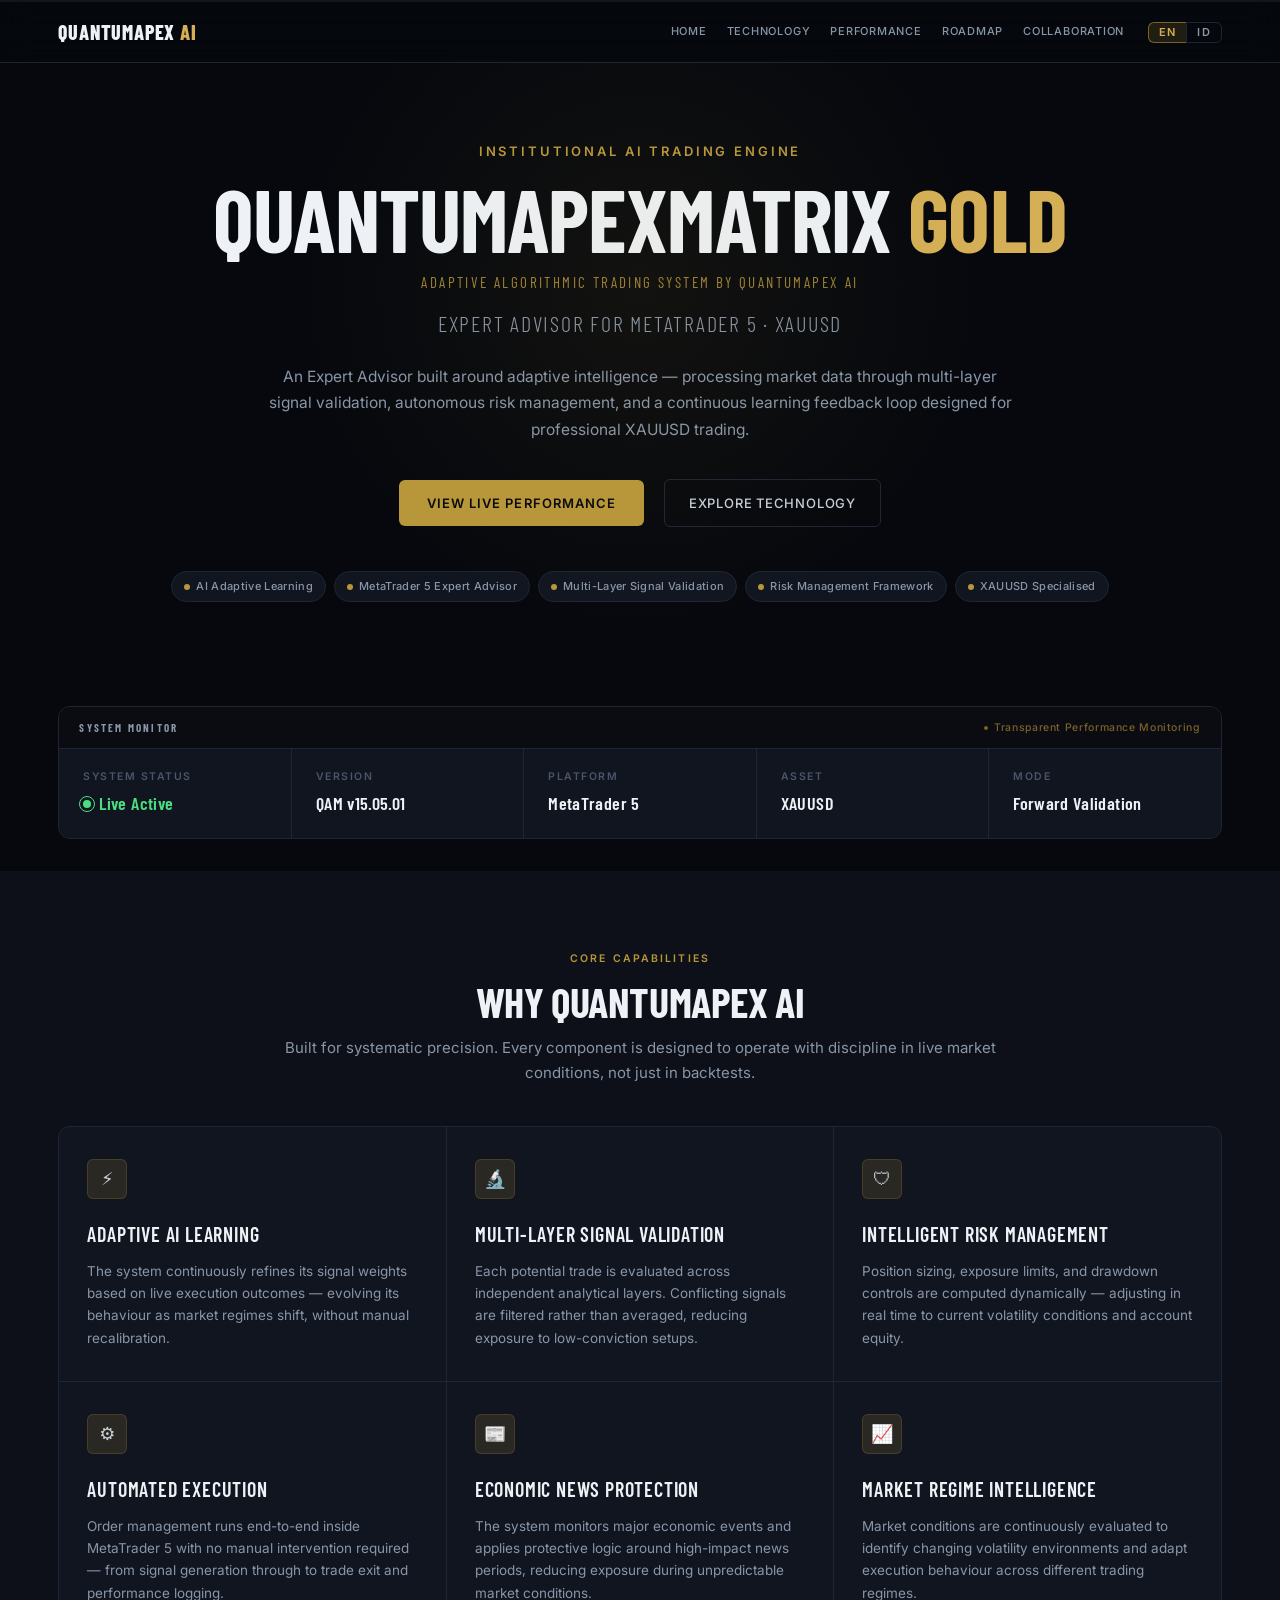
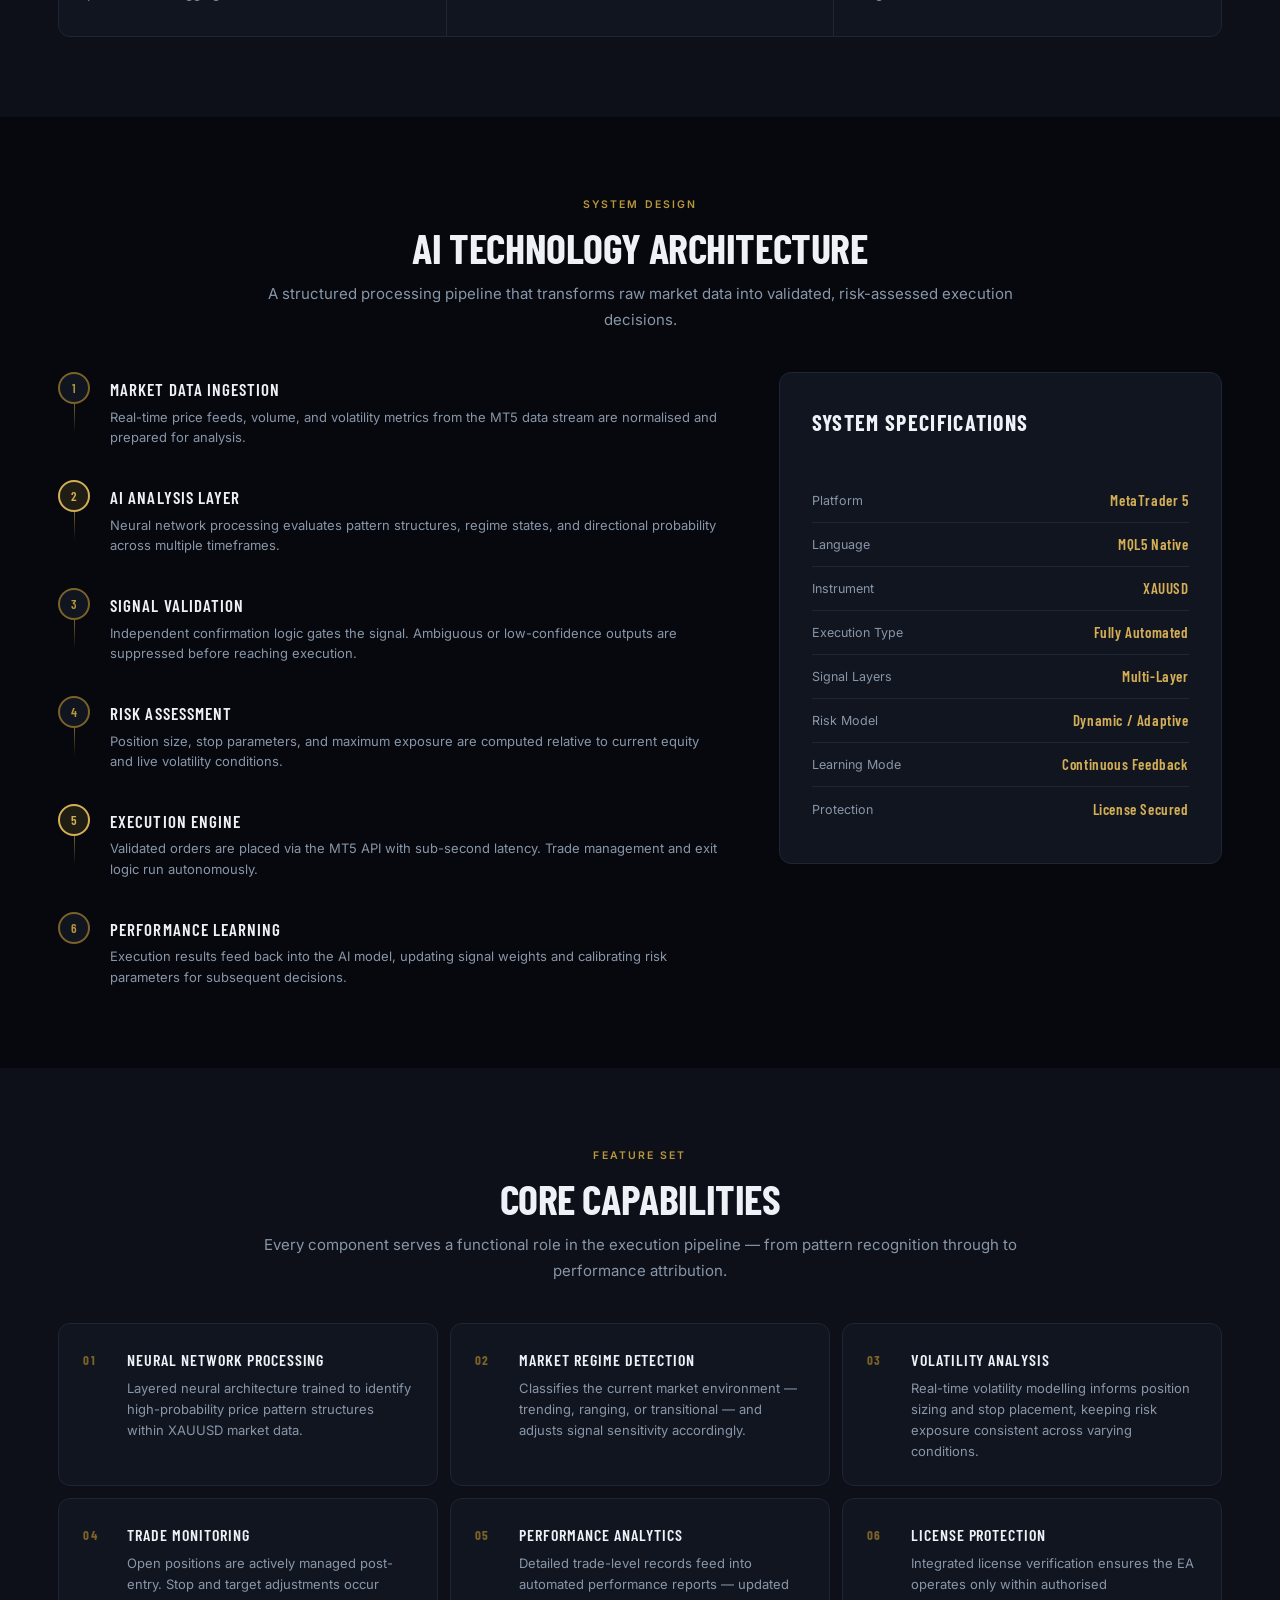
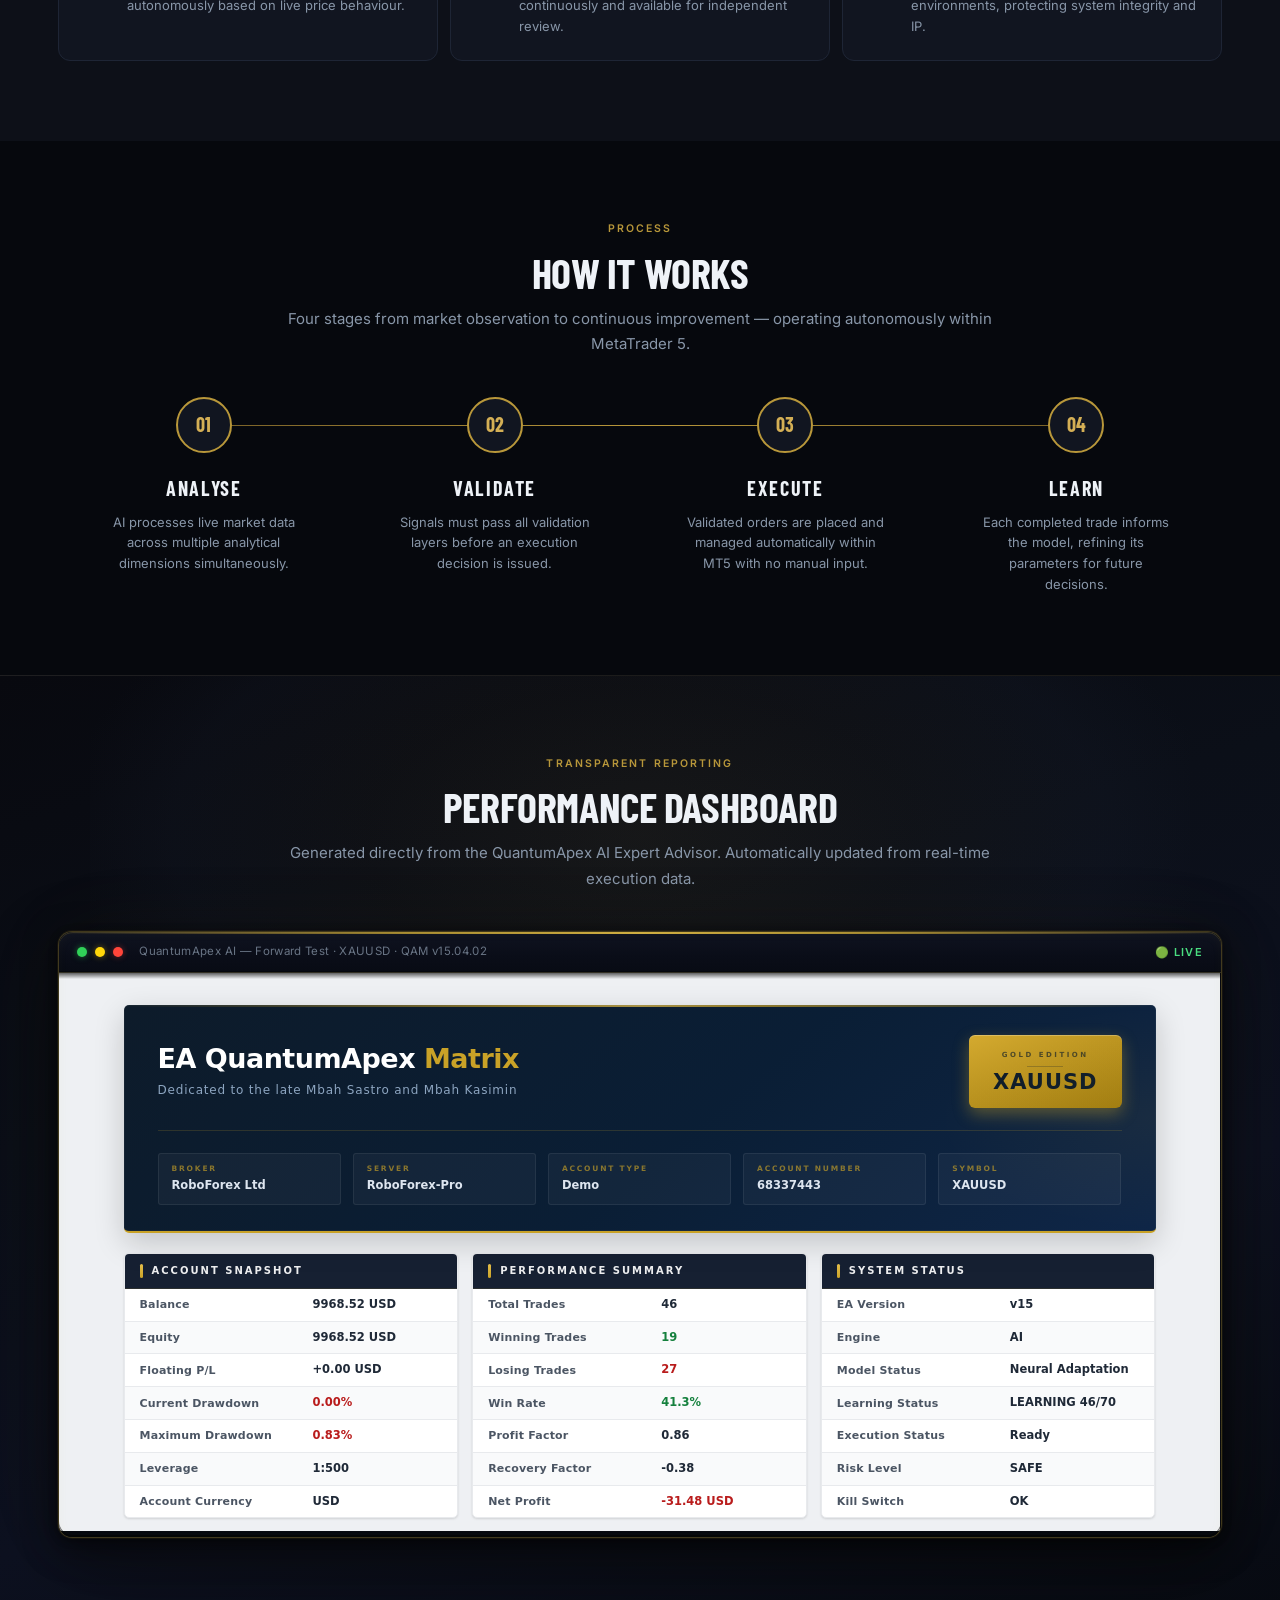
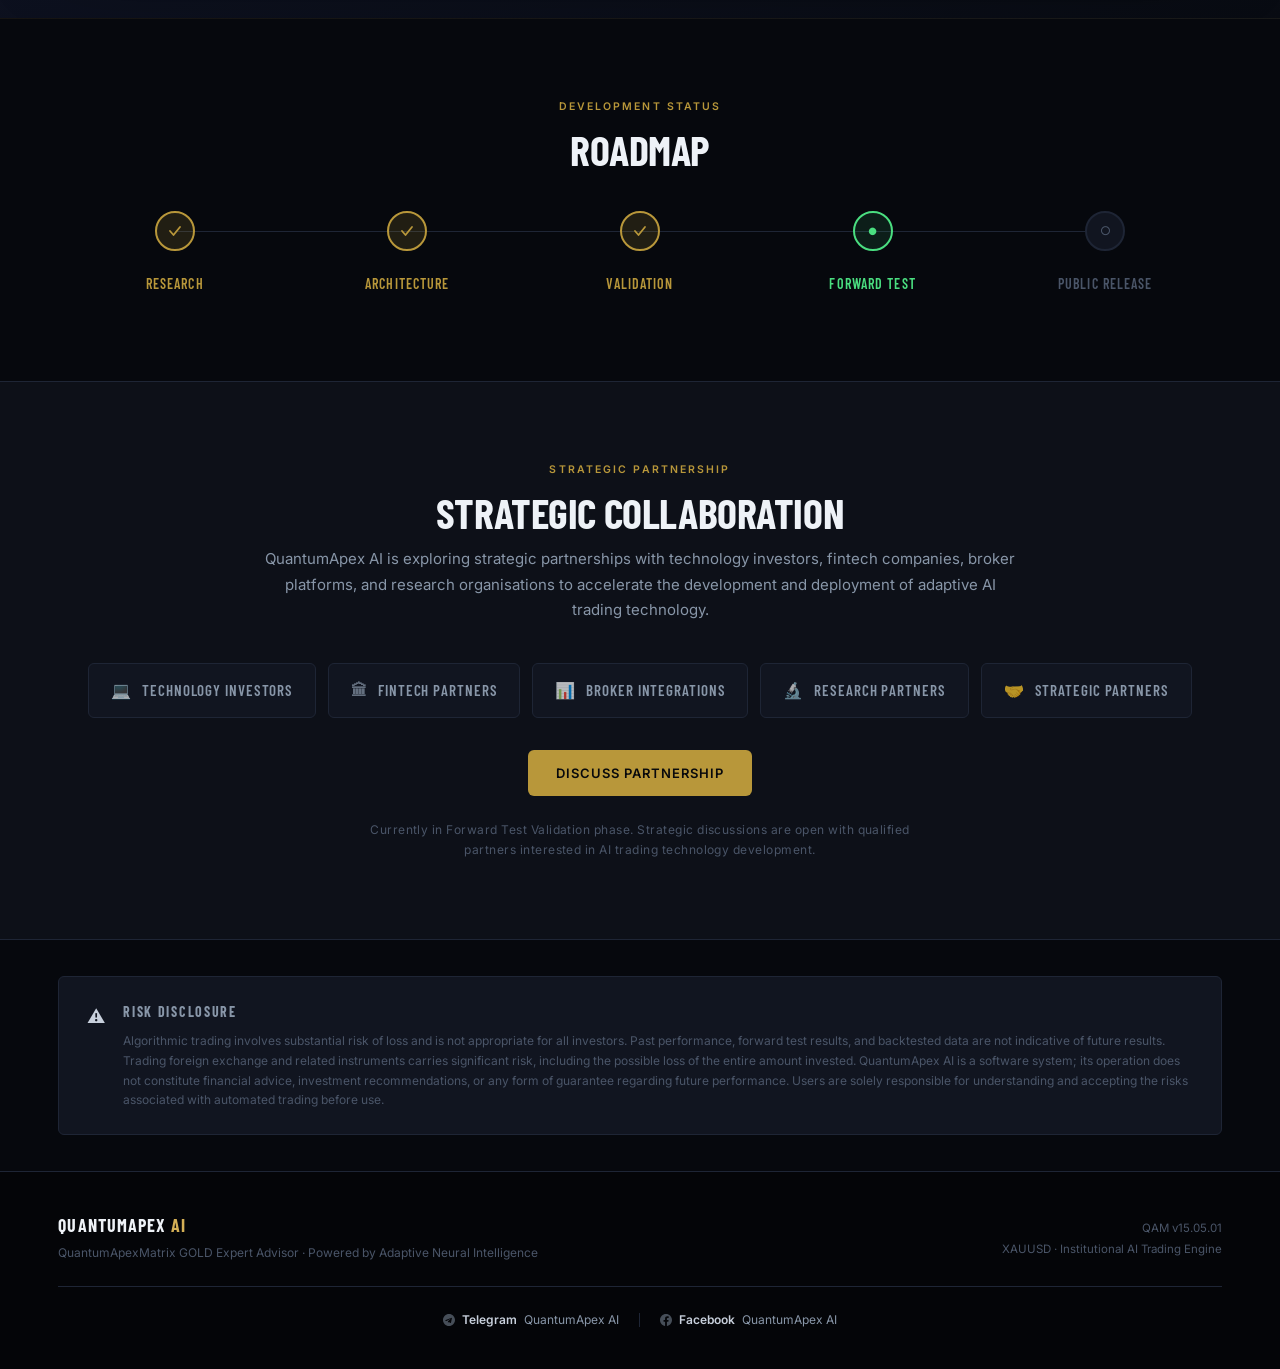
==== commit a0cd66e0: "Update index.html" ====
--- a/index.html
+++ b/index.html
@@ -202,7 +202,7 @@
         </div>
         <div class="status-item">
           <span class="status-label" data-en="Version" data-id="Versi">Version</span>
-          <span class="status-value">QAM v15.05.00</span>
+          <span class="status-value">QAM v15.05.01</span>
         </div>
         <div class="status-item">
           <span class="status-label" data-en="Platform" data-id="Platform">Platform</span>
@@ -554,7 +554,7 @@
            data-id="Expert Advisor QuantumApexMatrix GOLD · Didukung Kecerdasan Neural Adaptif">QuantumApexMatrix GOLD Expert Advisor &middot; Powered by Adaptive Neural Intelligence</p>
       </div>
       <div class="footer-meta">
-        <div>QAM v15.05.00</div>
+        <div>QAM v15.05.01</div>
         <div data-en="XAUUSD · Institutional AI Trading Engine"
              data-id="XAUUSD · Mesin Trading AI Institusional">XAUUSD &middot; Institutional AI Trading Engine</div>
       </div>
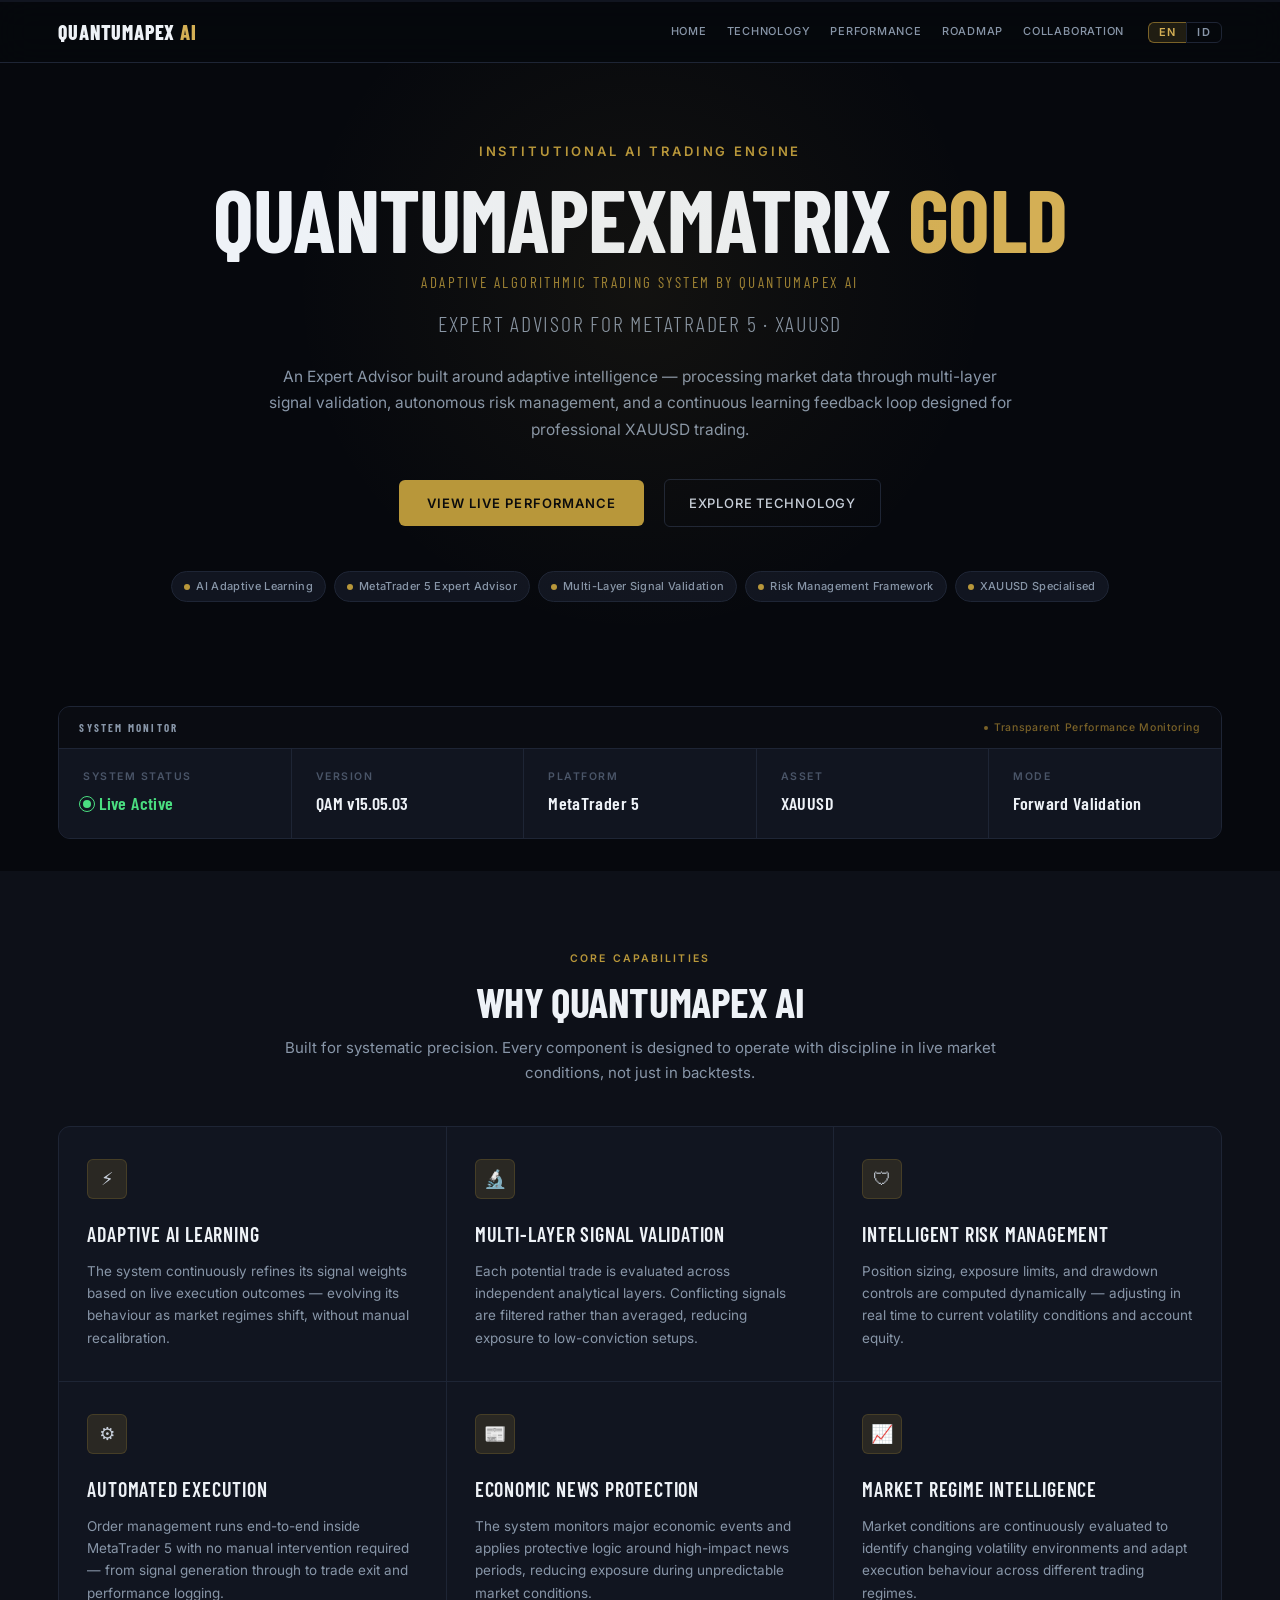
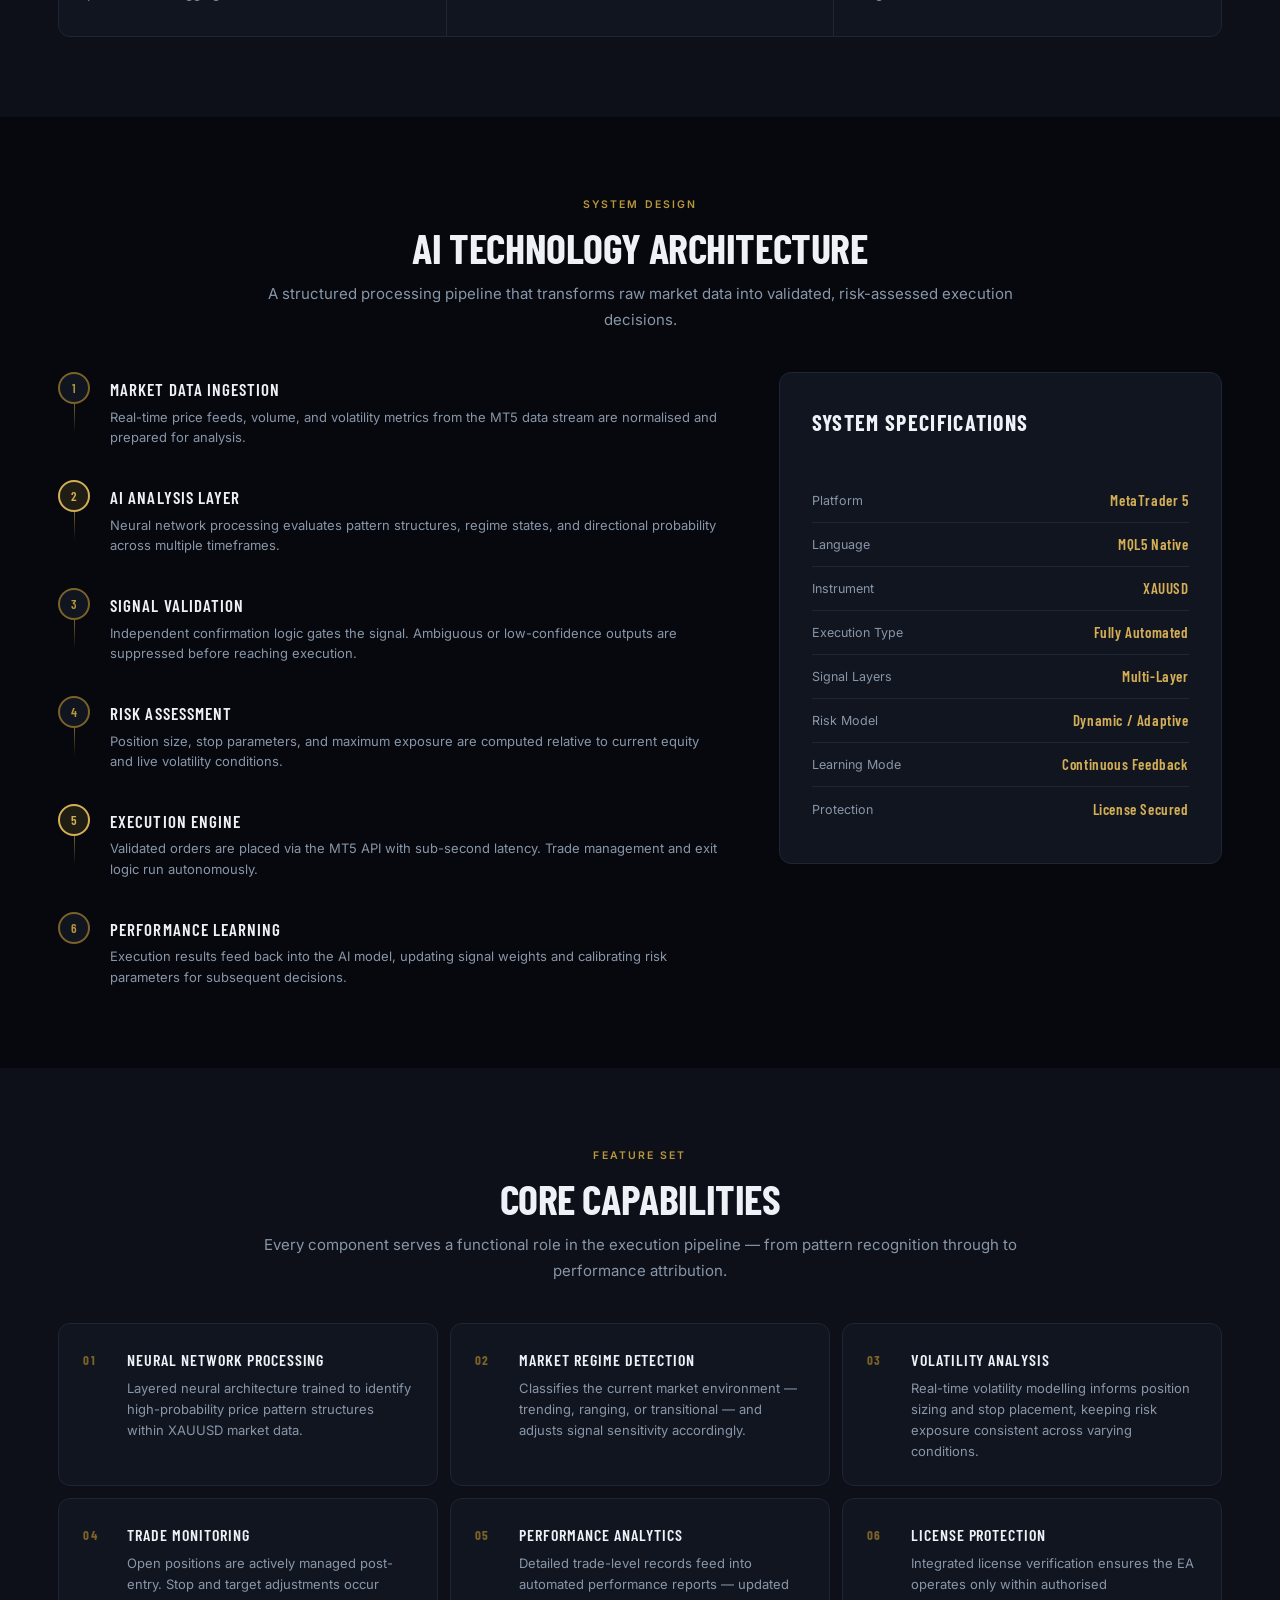
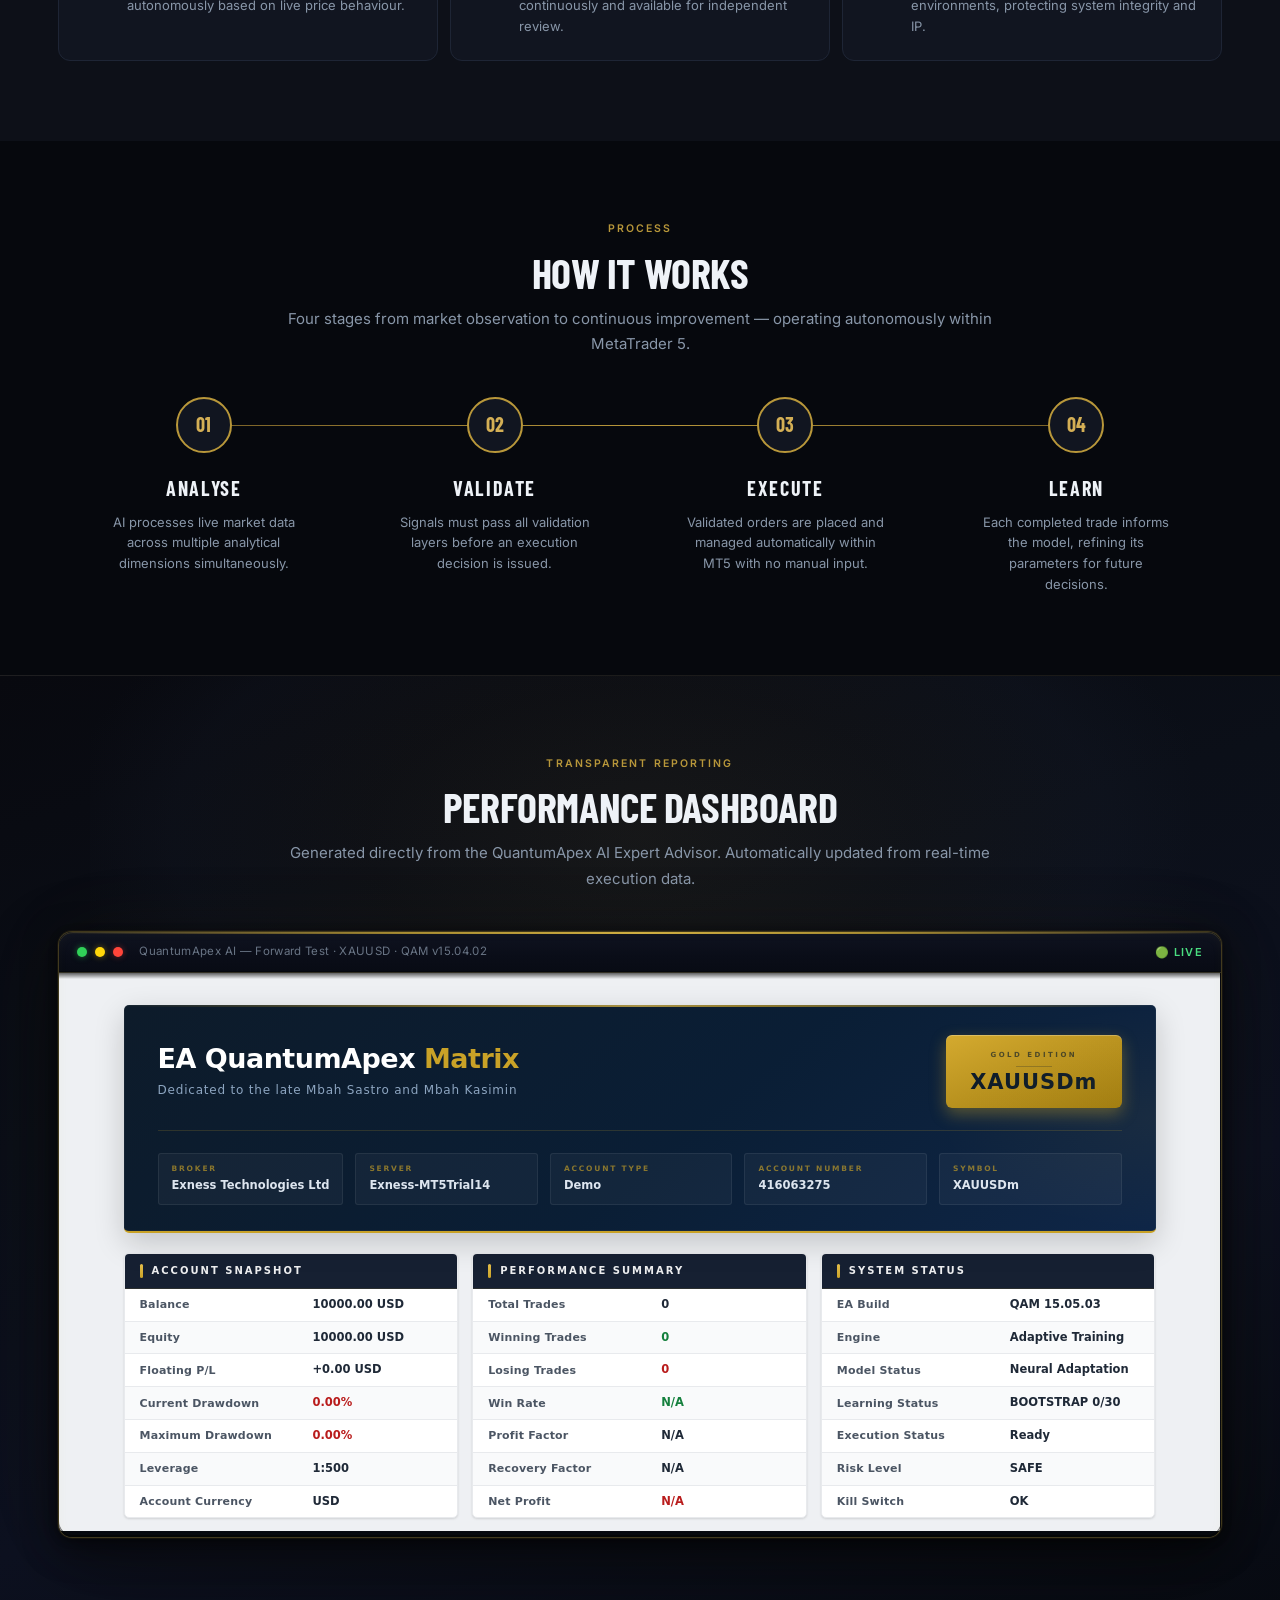
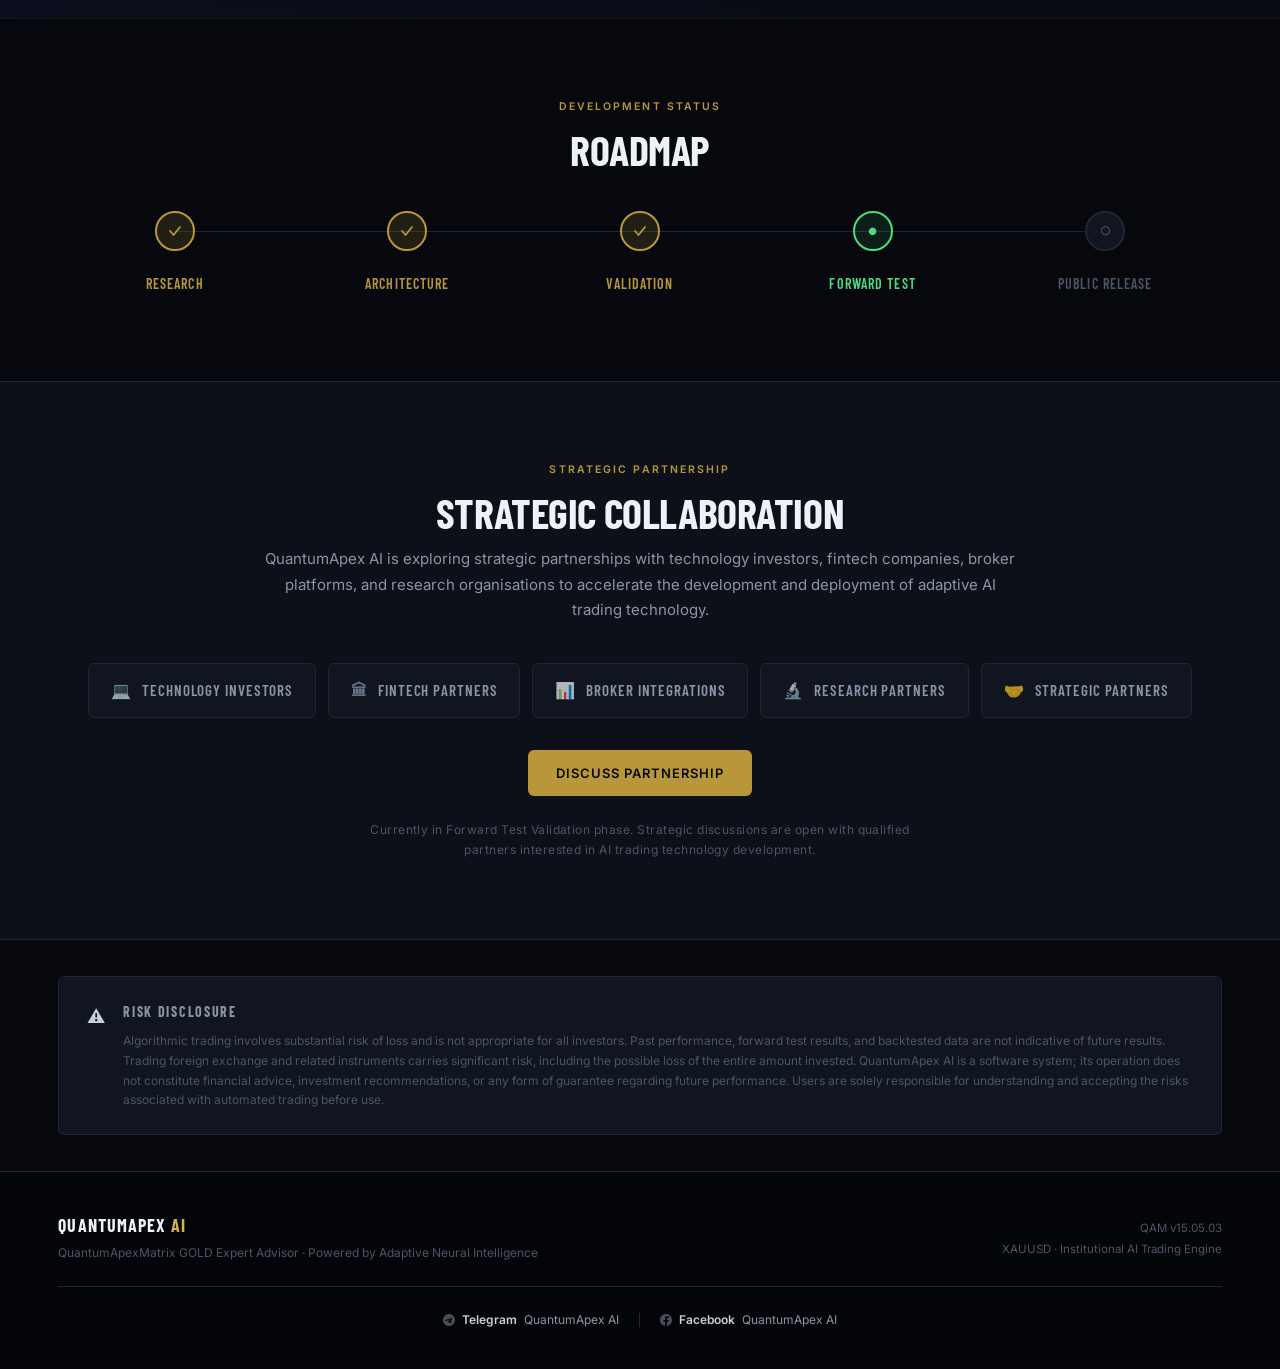
==== commit de809636: "Update index.html" ====
--- a/index.html
+++ b/index.html
@@ -83,7 +83,7 @@
         "applicationCategory": "BusinessApplication",
         "applicationSubCategory": "Trading Software",
         "operatingSystem": "MetaTrader 5",
-        "softwareVersion": "QAM v15.04.02",
+        "softwareVersion": "QAM v15.05.03",
         "description": "Expert Advisor for MetaTrader 5 specialised in XAUUSD algorithmic trading. Incorporates adaptive AI learning, multi-layer signal validation, automated execution, and dynamic risk management.",
         "author": {
           "@id": "https://quantumapex.my.id/#organization"
@@ -202,7 +202,7 @@
         </div>
         <div class="status-item">
           <span class="status-label" data-en="Version" data-id="Versi">Version</span>
-          <span class="status-value">QAM v15.05.01</span>
+          <span class="status-value">QAM v15.05.03</span>
         </div>
         <div class="status-item">
           <span class="status-label" data-en="Platform" data-id="Platform">Platform</span>
@@ -554,7 +554,7 @@
            data-id="Expert Advisor QuantumApexMatrix GOLD · Didukung Kecerdasan Neural Adaptif">QuantumApexMatrix GOLD Expert Advisor &middot; Powered by Adaptive Neural Intelligence</p>
       </div>
       <div class="footer-meta">
-        <div>QAM v15.05.01</div>
+        <div>QAM v15.05.03</div>
         <div data-en="XAUUSD · Institutional AI Trading Engine"
              data-id="XAUUSD · Mesin Trading AI Institusional">XAUUSD &middot; Institutional AI Trading Engine</div>
       </div>
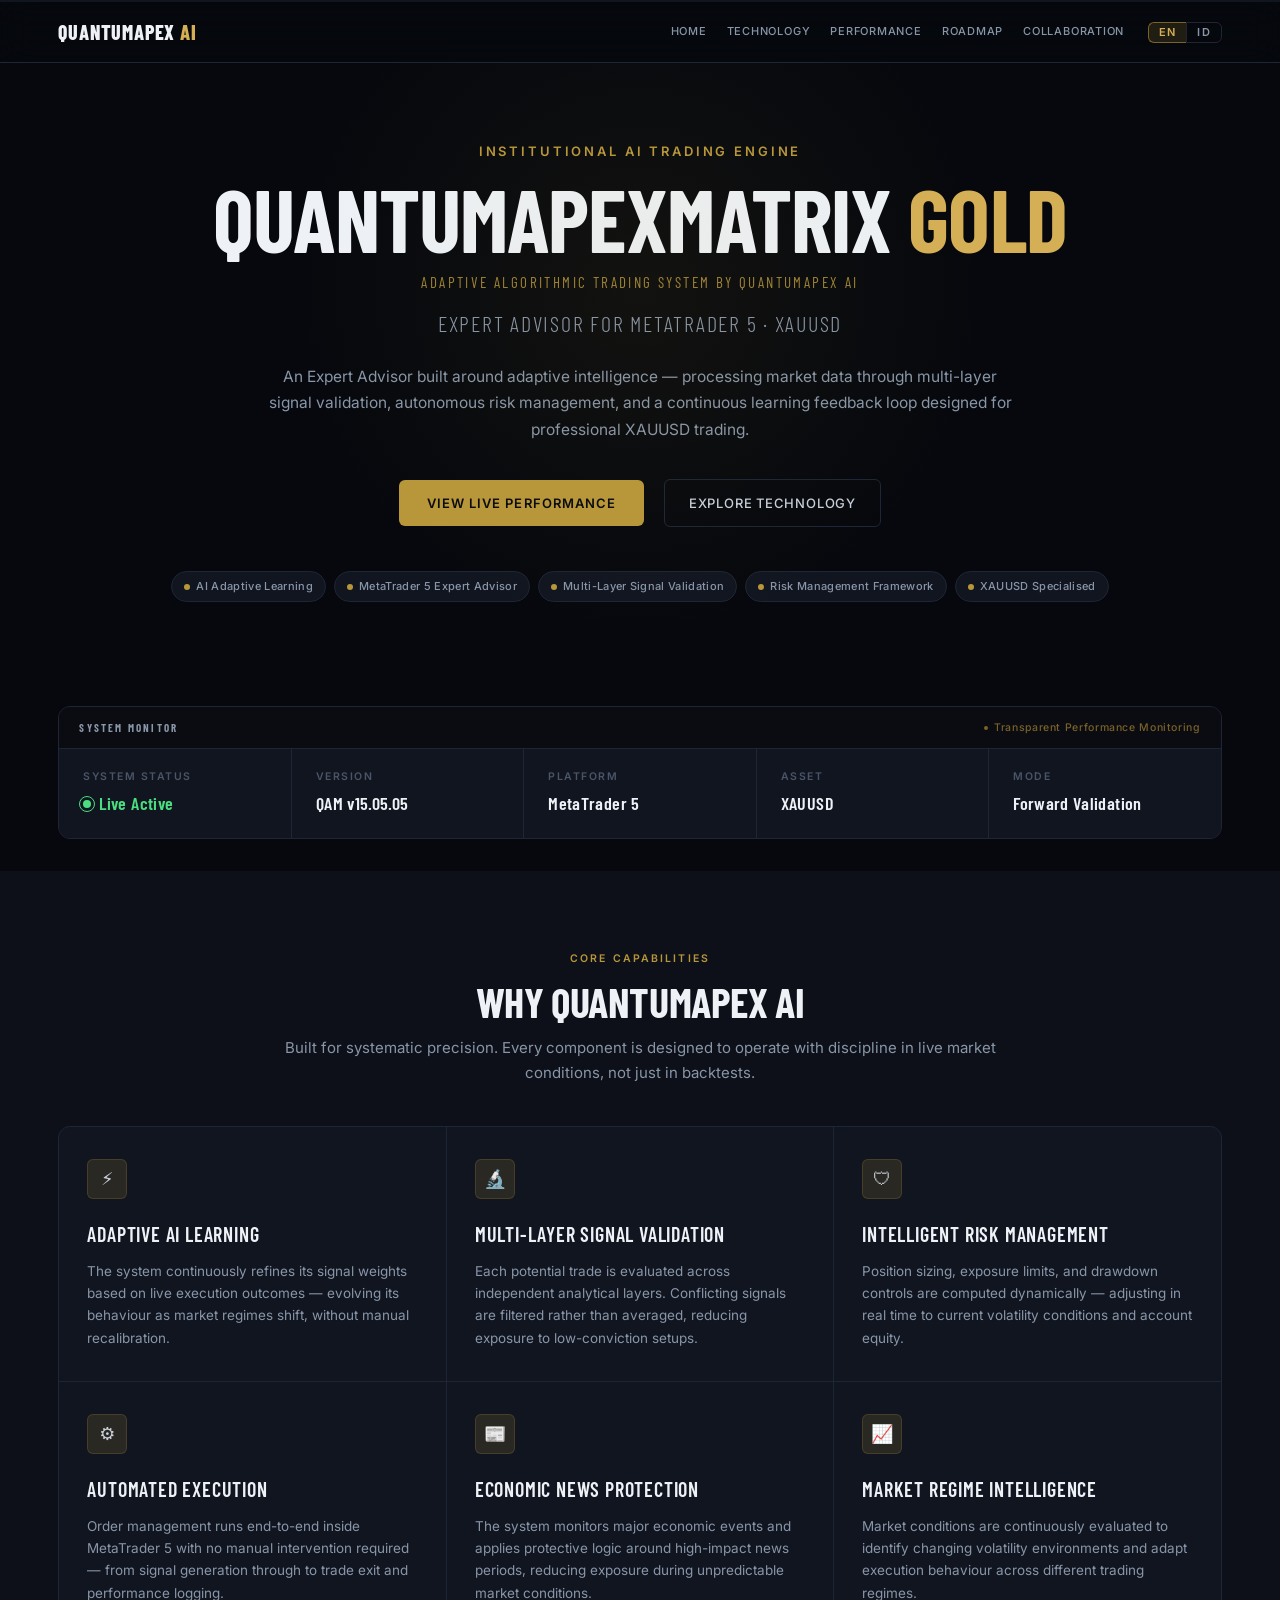
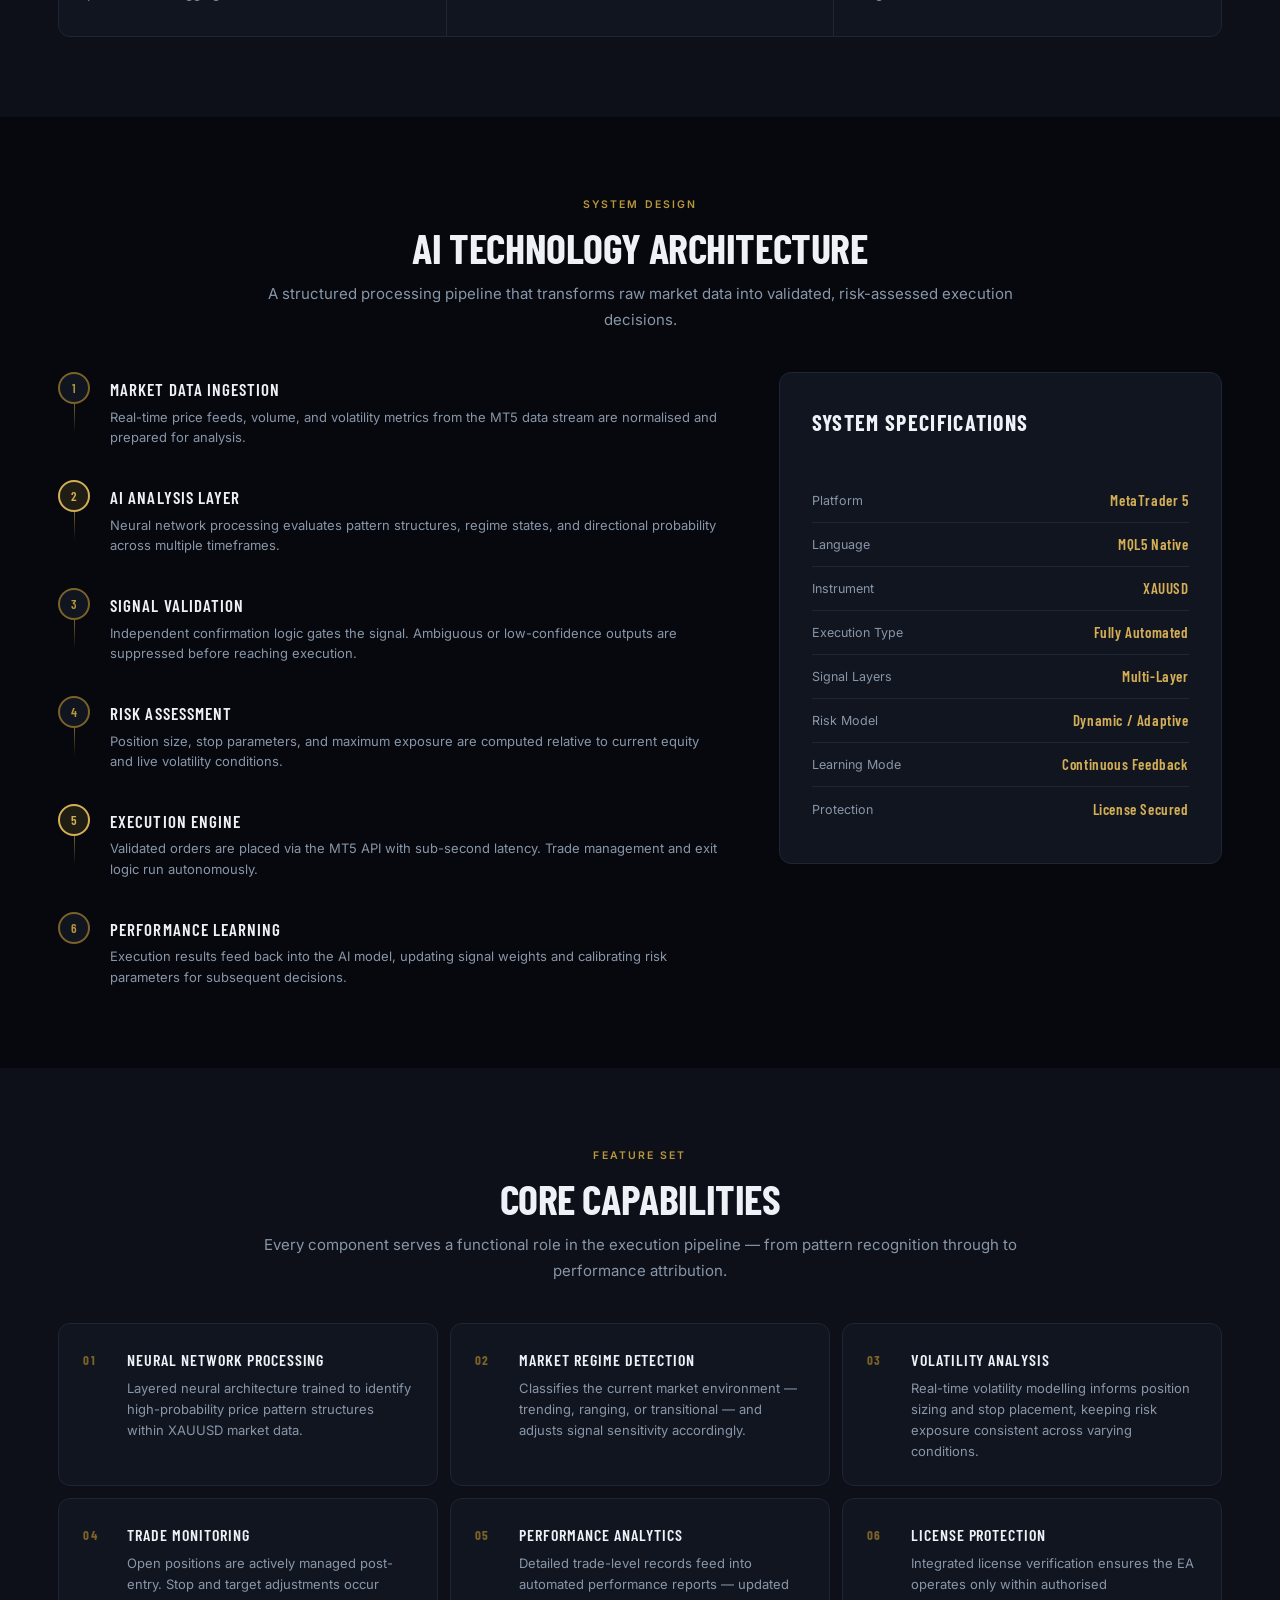
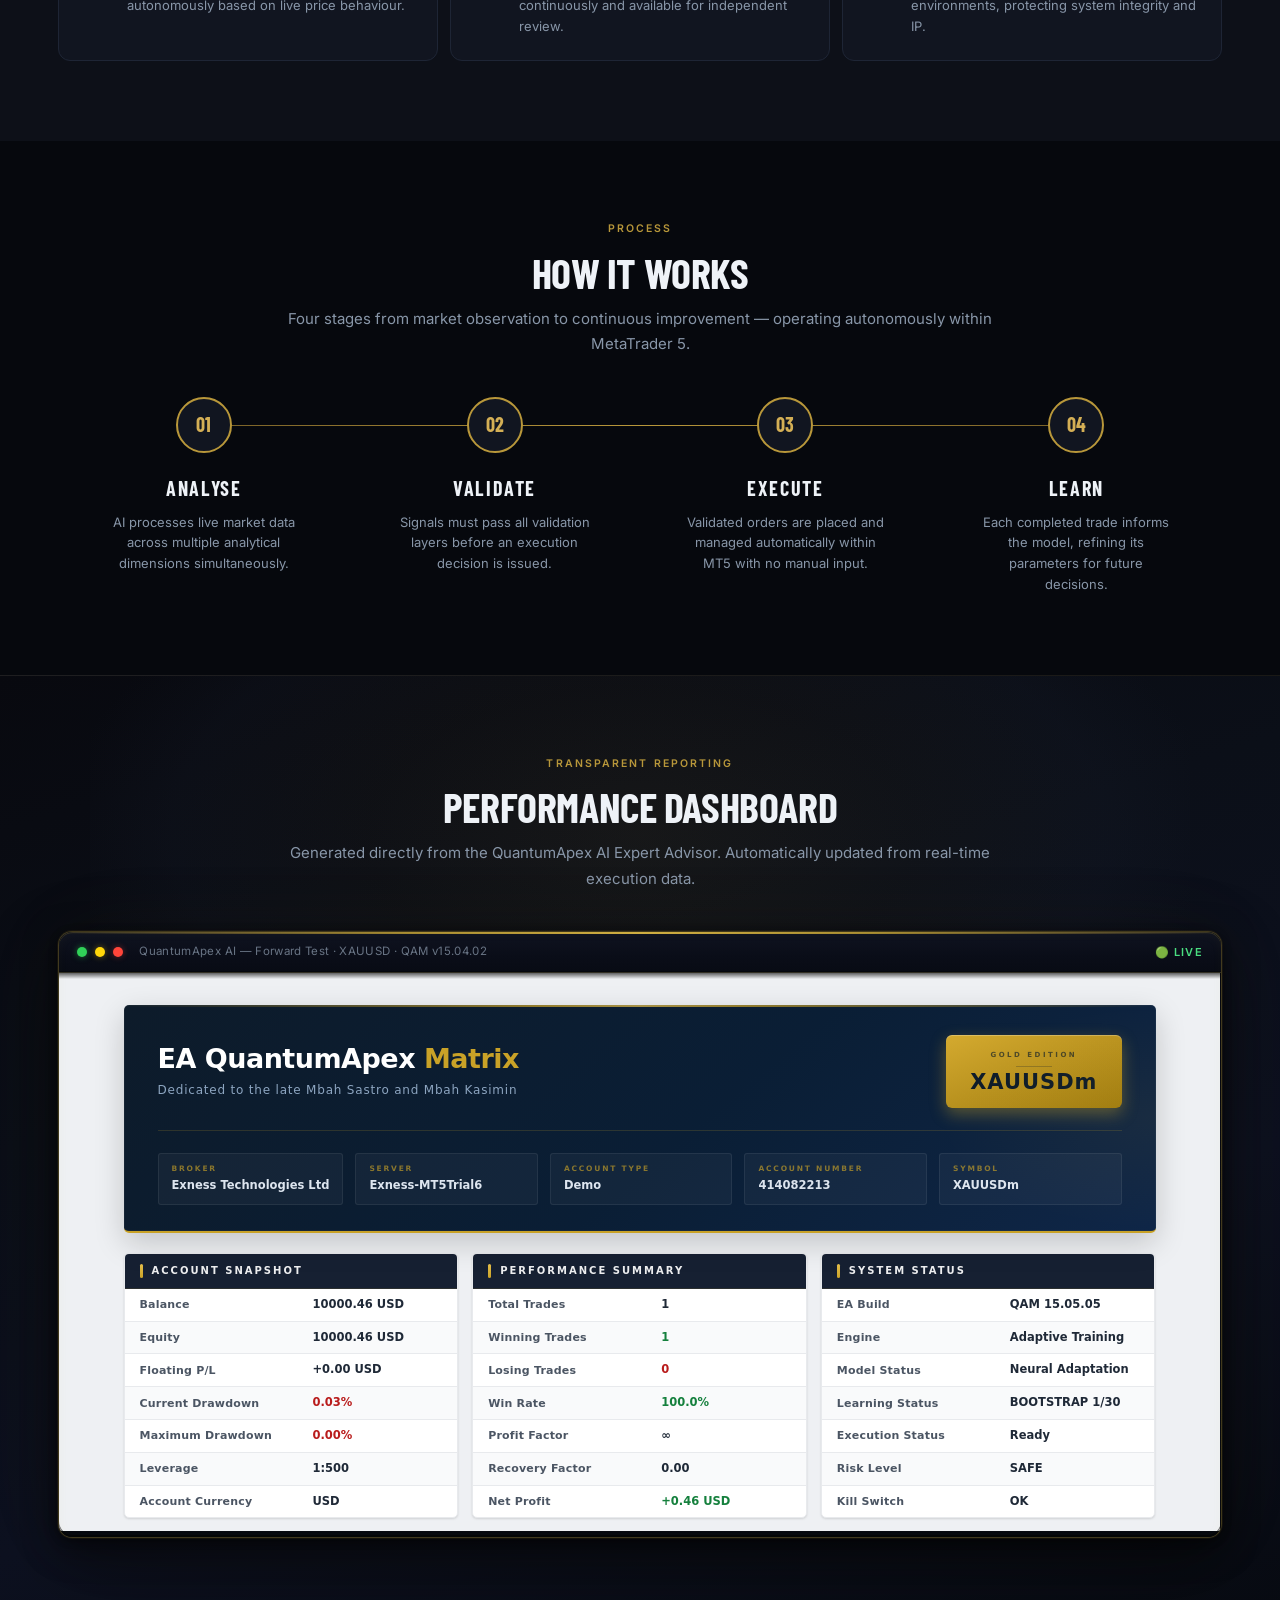
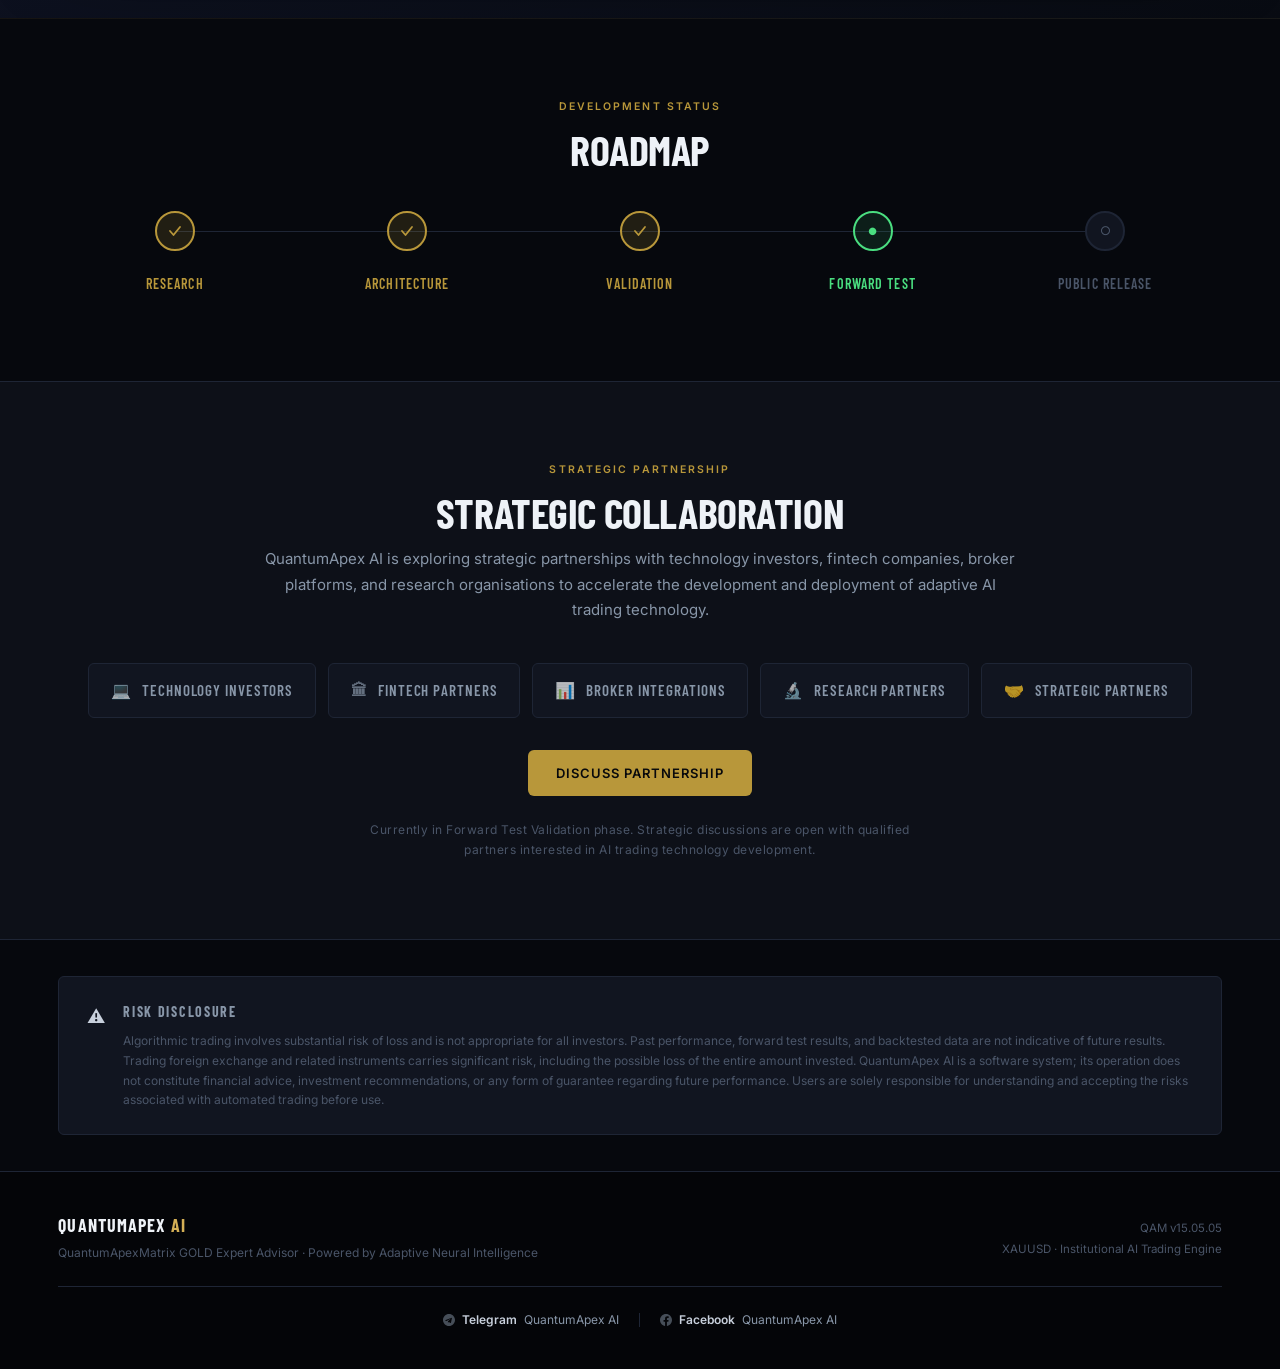
==== commit 24e9ecbe: "Update index.html" ====
--- a/index.html
+++ b/index.html
@@ -83,7 +83,7 @@
         "applicationCategory": "BusinessApplication",
         "applicationSubCategory": "Trading Software",
         "operatingSystem": "MetaTrader 5",
-        "softwareVersion": "QAM v15.05.03",
+        "softwareVersion": "QAM v15.05.05",
         "description": "Expert Advisor for MetaTrader 5 specialised in XAUUSD algorithmic trading. Incorporates adaptive AI learning, multi-layer signal validation, automated execution, and dynamic risk management.",
         "author": {
           "@id": "https://quantumapex.my.id/#organization"
@@ -202,7 +202,7 @@
         </div>
         <div class="status-item">
           <span class="status-label" data-en="Version" data-id="Versi">Version</span>
-          <span class="status-value">QAM v15.05.03</span>
+          <span class="status-value">QAM v15.05.05</span>
         </div>
         <div class="status-item">
           <span class="status-label" data-en="Platform" data-id="Platform">Platform</span>
@@ -554,7 +554,7 @@
            data-id="Expert Advisor QuantumApexMatrix GOLD · Didukung Kecerdasan Neural Adaptif">QuantumApexMatrix GOLD Expert Advisor &middot; Powered by Adaptive Neural Intelligence</p>
       </div>
       <div class="footer-meta">
-        <div>QAM v15.05.03</div>
+        <div>QAM v15.05.05</div>
         <div data-en="XAUUSD · Institutional AI Trading Engine"
              data-id="XAUUSD · Mesin Trading AI Institusional">XAUUSD &middot; Institutional AI Trading Engine</div>
       </div>
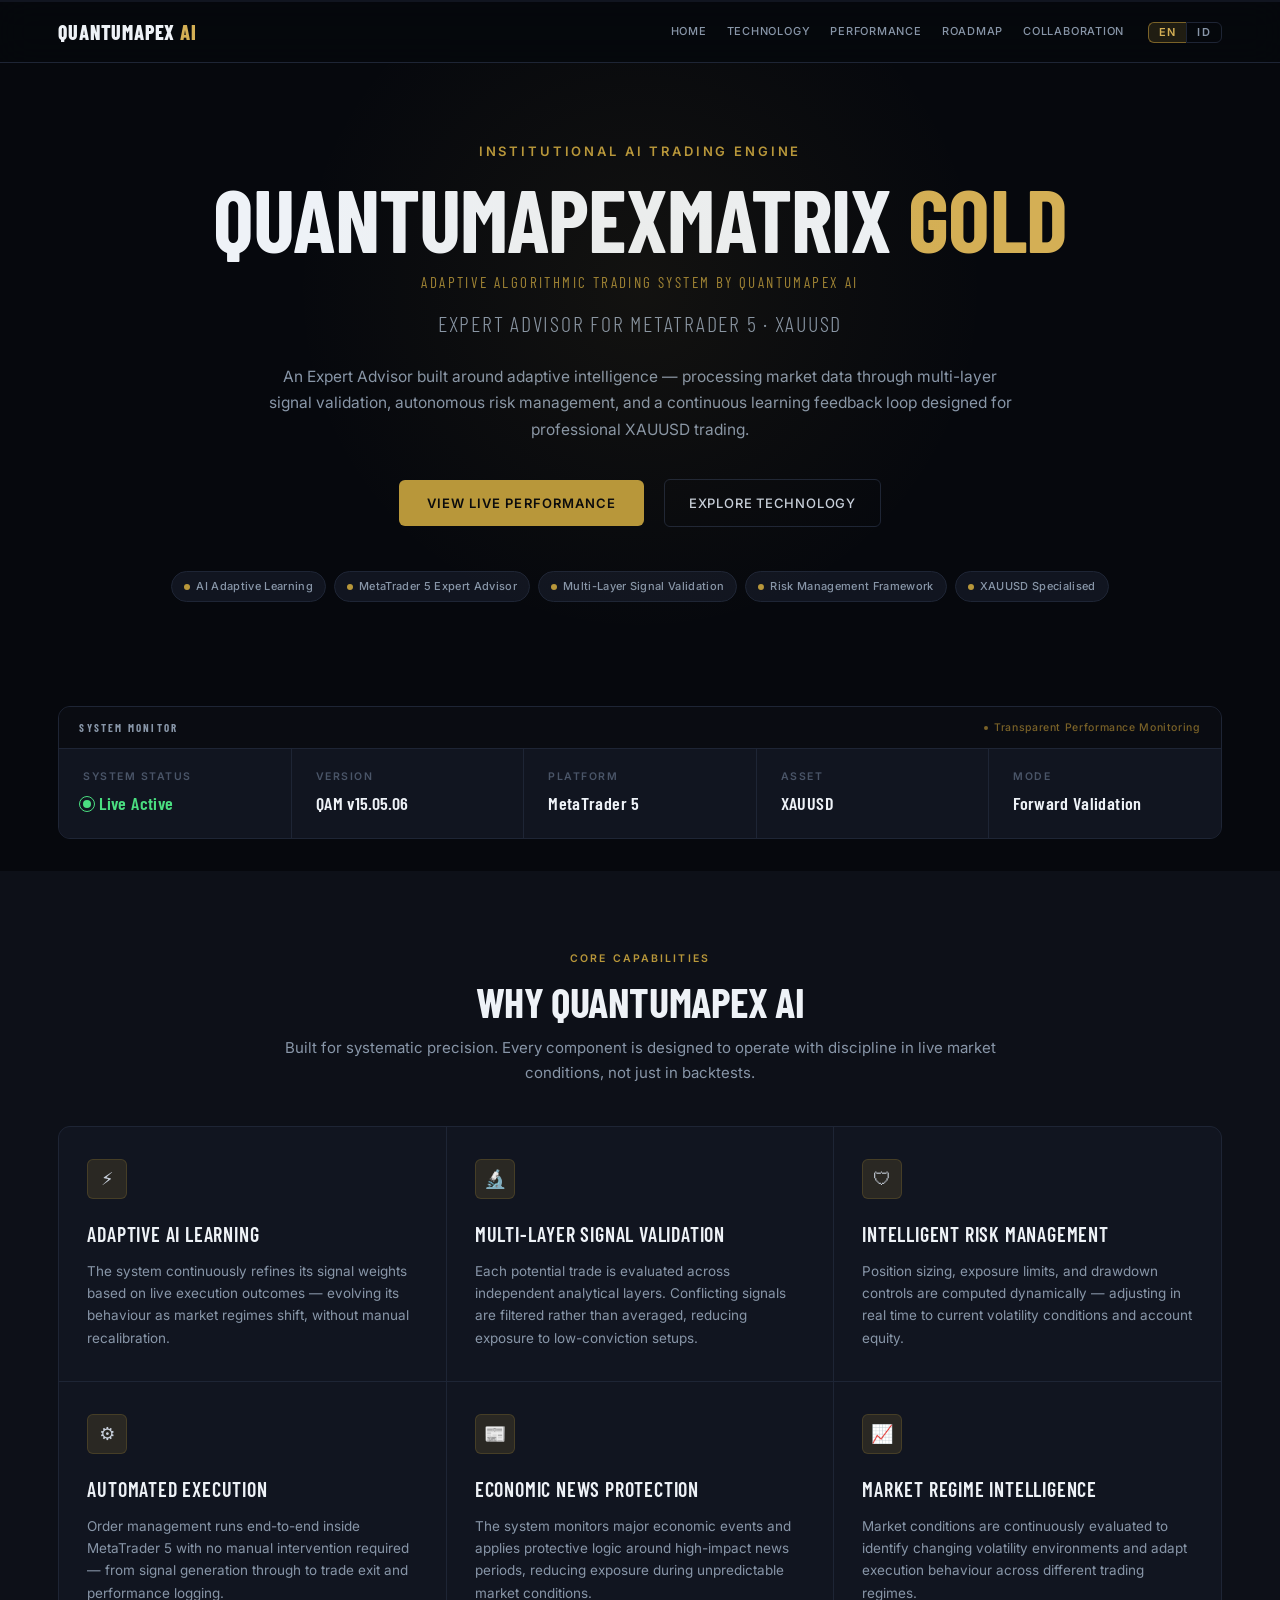
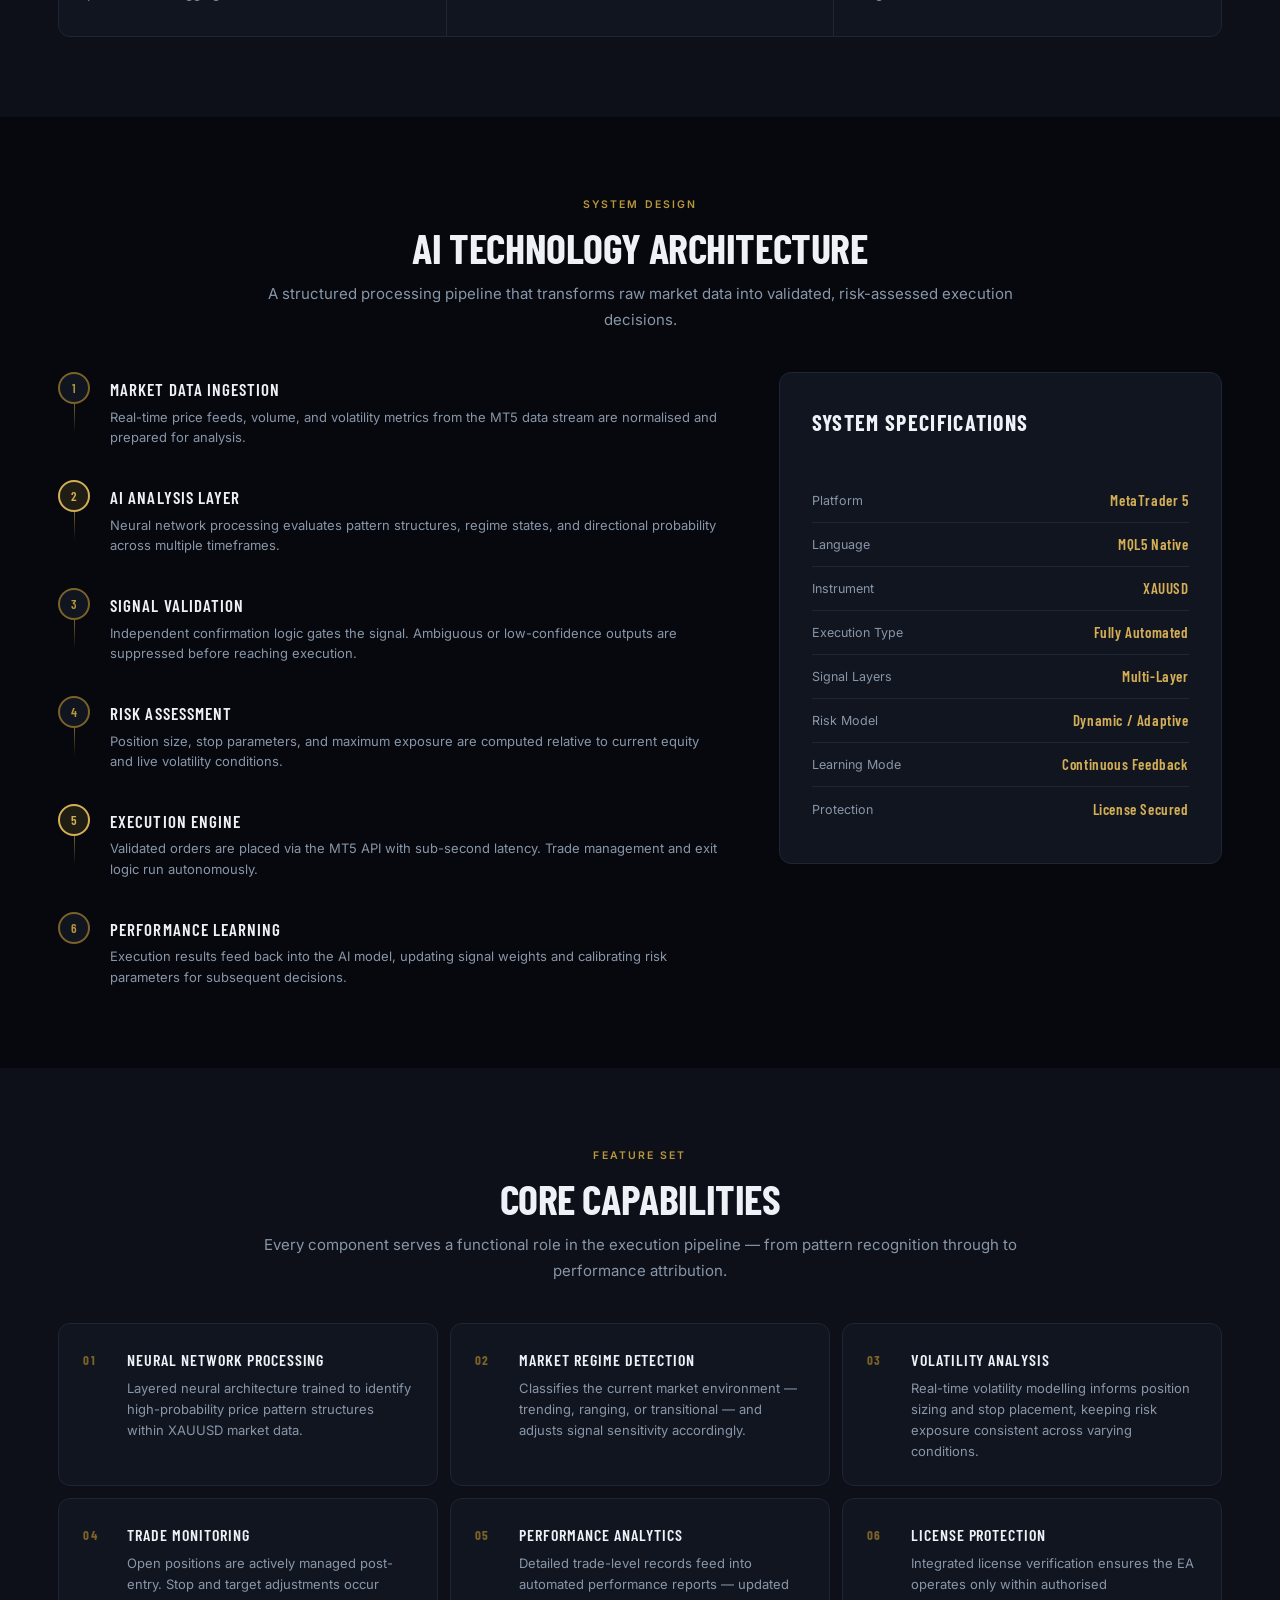
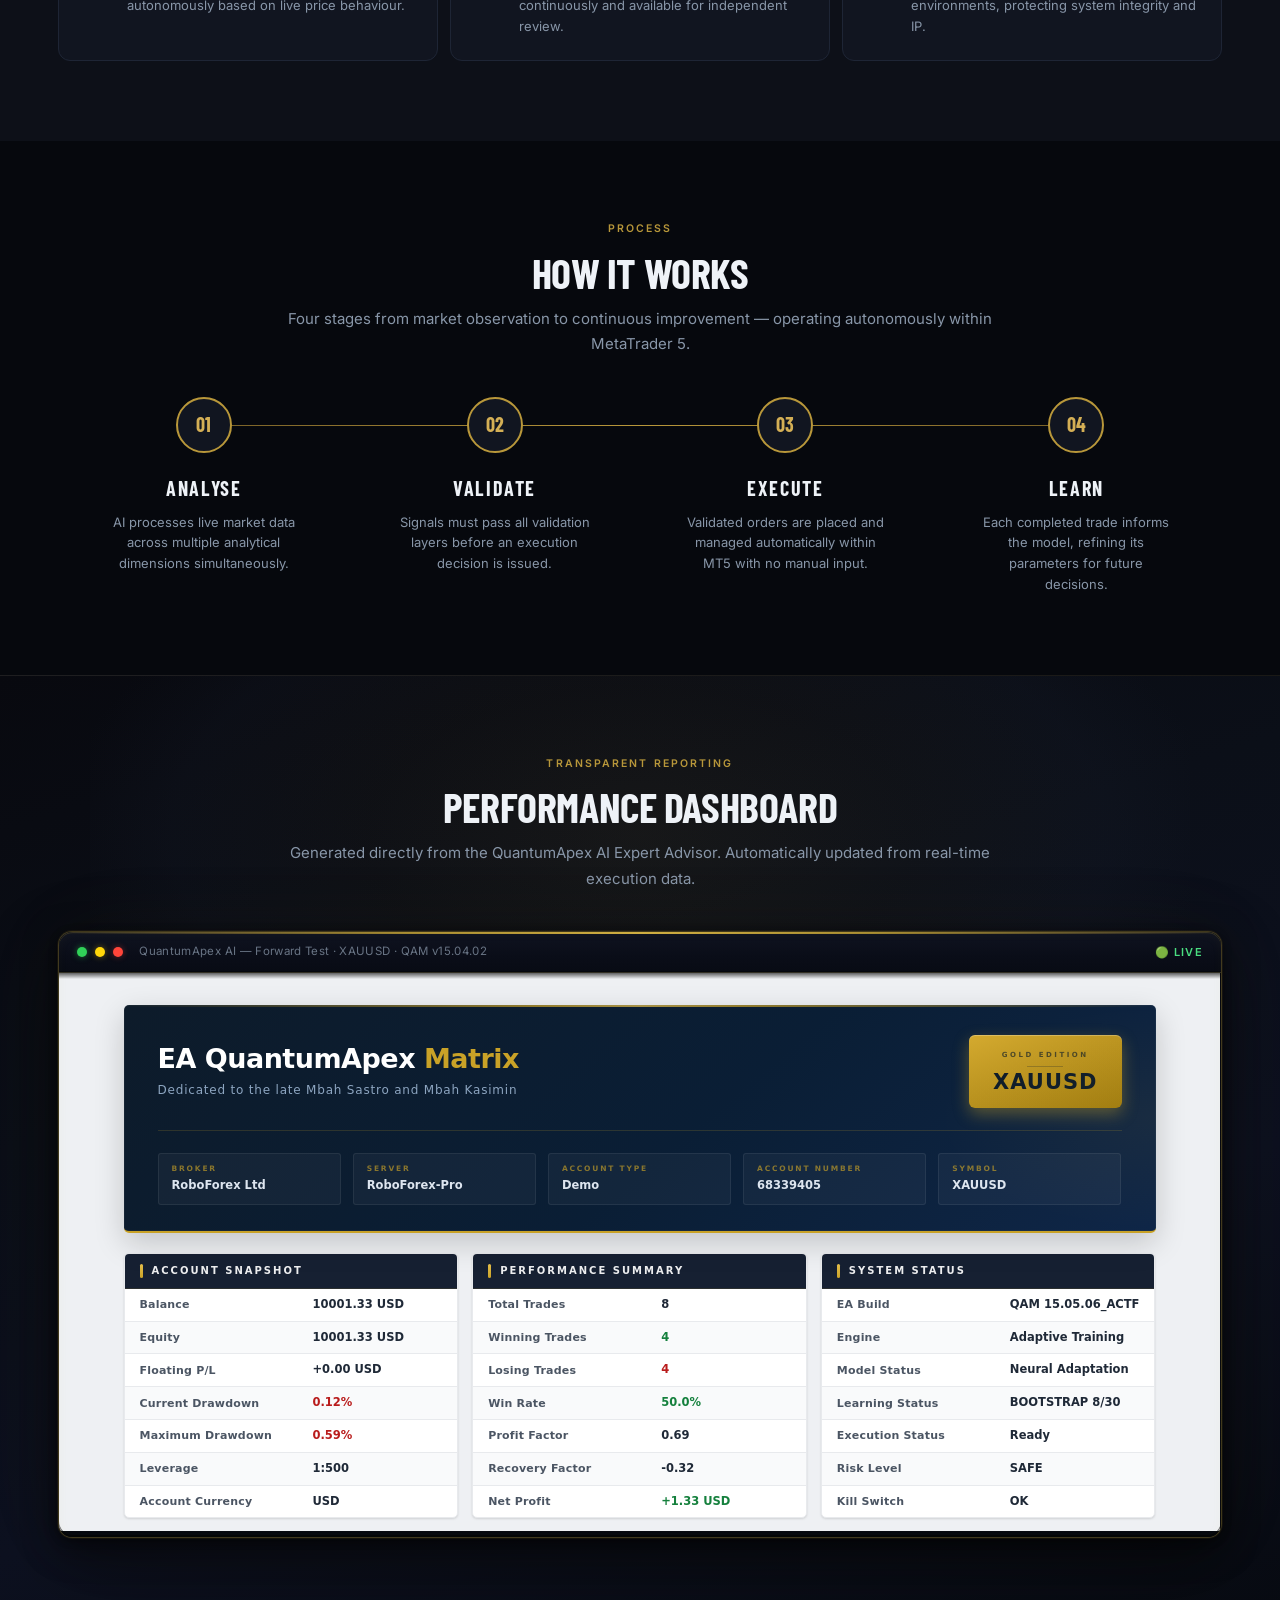
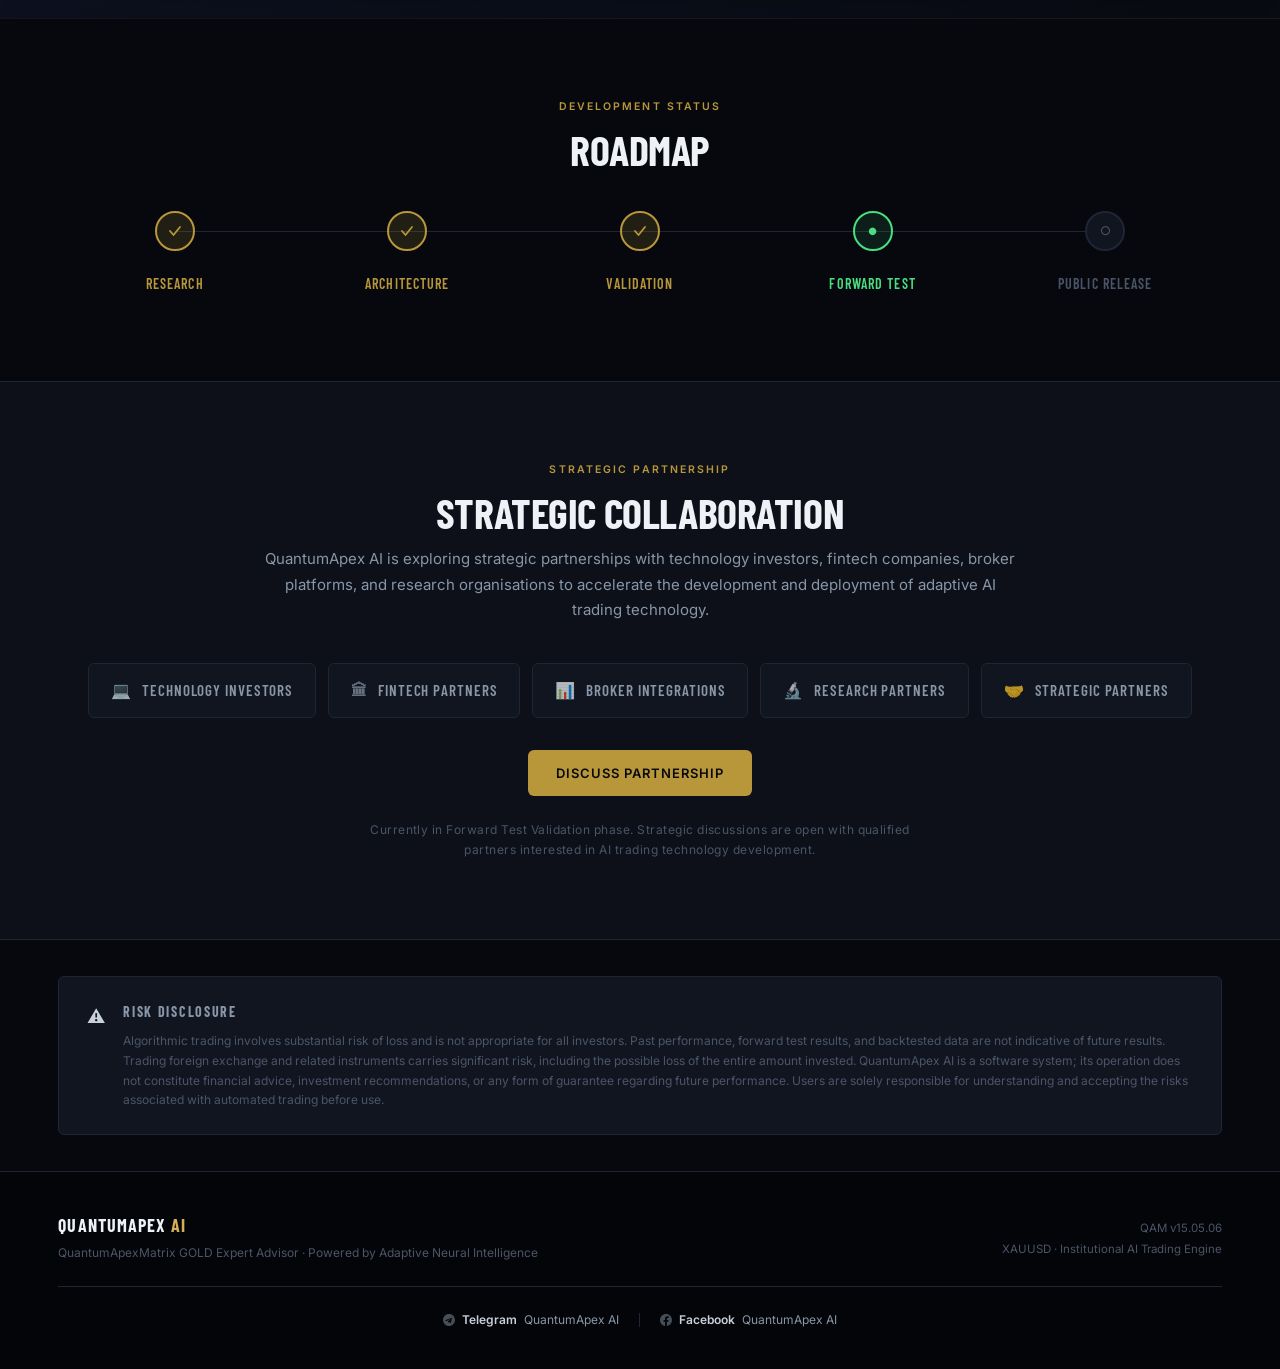
==== commit c2f36354: "Update index.html" ====
--- a/index.html
+++ b/index.html
@@ -83,7 +83,7 @@
         "applicationCategory": "BusinessApplication",
         "applicationSubCategory": "Trading Software",
         "operatingSystem": "MetaTrader 5",
-        "softwareVersion": "QAM v15.05.05",
+        "softwareVersion": "QAM v15.05.06",
         "description": "Expert Advisor for MetaTrader 5 specialised in XAUUSD algorithmic trading. Incorporates adaptive AI learning, multi-layer signal validation, automated execution, and dynamic risk management.",
         "author": {
           "@id": "https://quantumapex.my.id/#organization"
@@ -202,7 +202,7 @@
         </div>
         <div class="status-item">
           <span class="status-label" data-en="Version" data-id="Versi">Version</span>
-          <span class="status-value">QAM v15.05.05</span>
+          <span class="status-value">QAM v15.05.06</span>
         </div>
         <div class="status-item">
           <span class="status-label" data-en="Platform" data-id="Platform">Platform</span>
@@ -554,7 +554,7 @@
            data-id="Expert Advisor QuantumApexMatrix GOLD · Didukung Kecerdasan Neural Adaptif">QuantumApexMatrix GOLD Expert Advisor &middot; Powered by Adaptive Neural Intelligence</p>
       </div>
       <div class="footer-meta">
-        <div>QAM v15.05.05</div>
+        <div>QAM v15.05.06</div>
         <div data-en="XAUUSD · Institutional AI Trading Engine"
              data-id="XAUUSD · Mesin Trading AI Institusional">XAUUSD &middot; Institutional AI Trading Engine</div>
       </div>
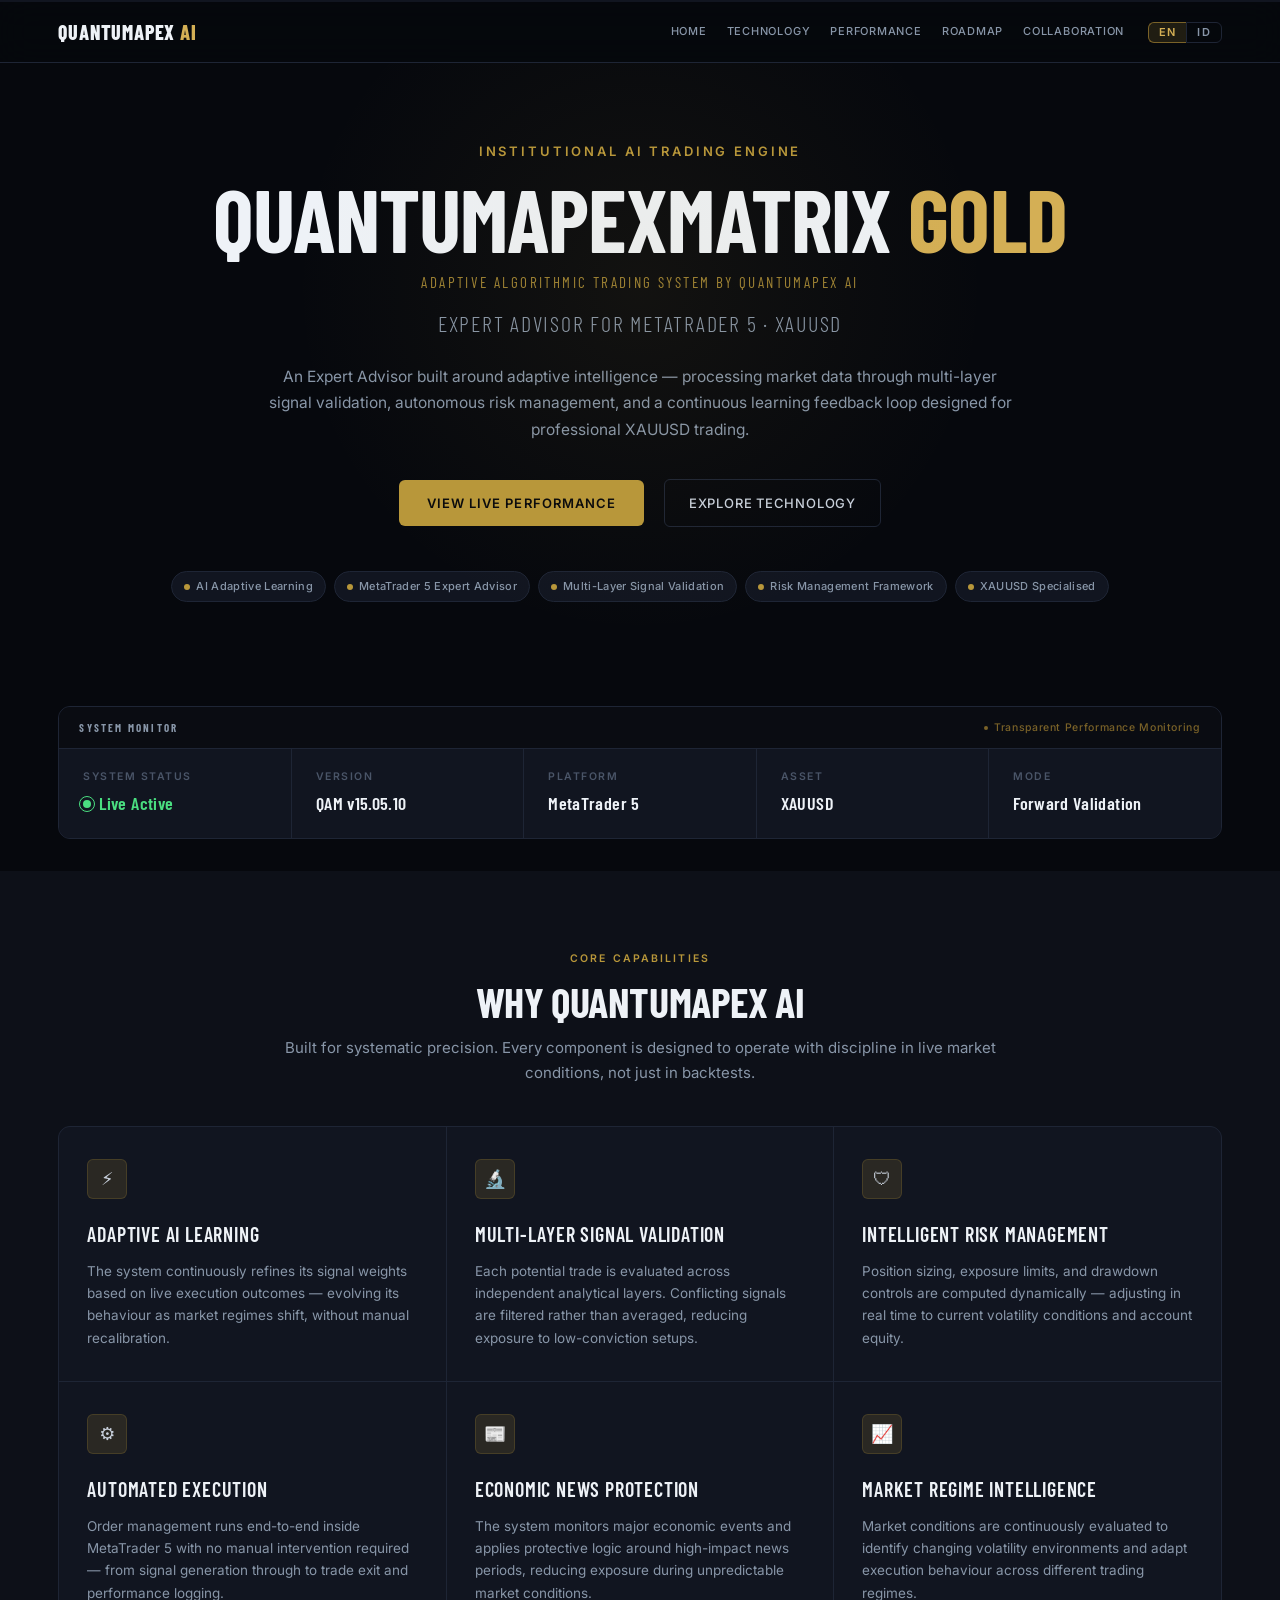
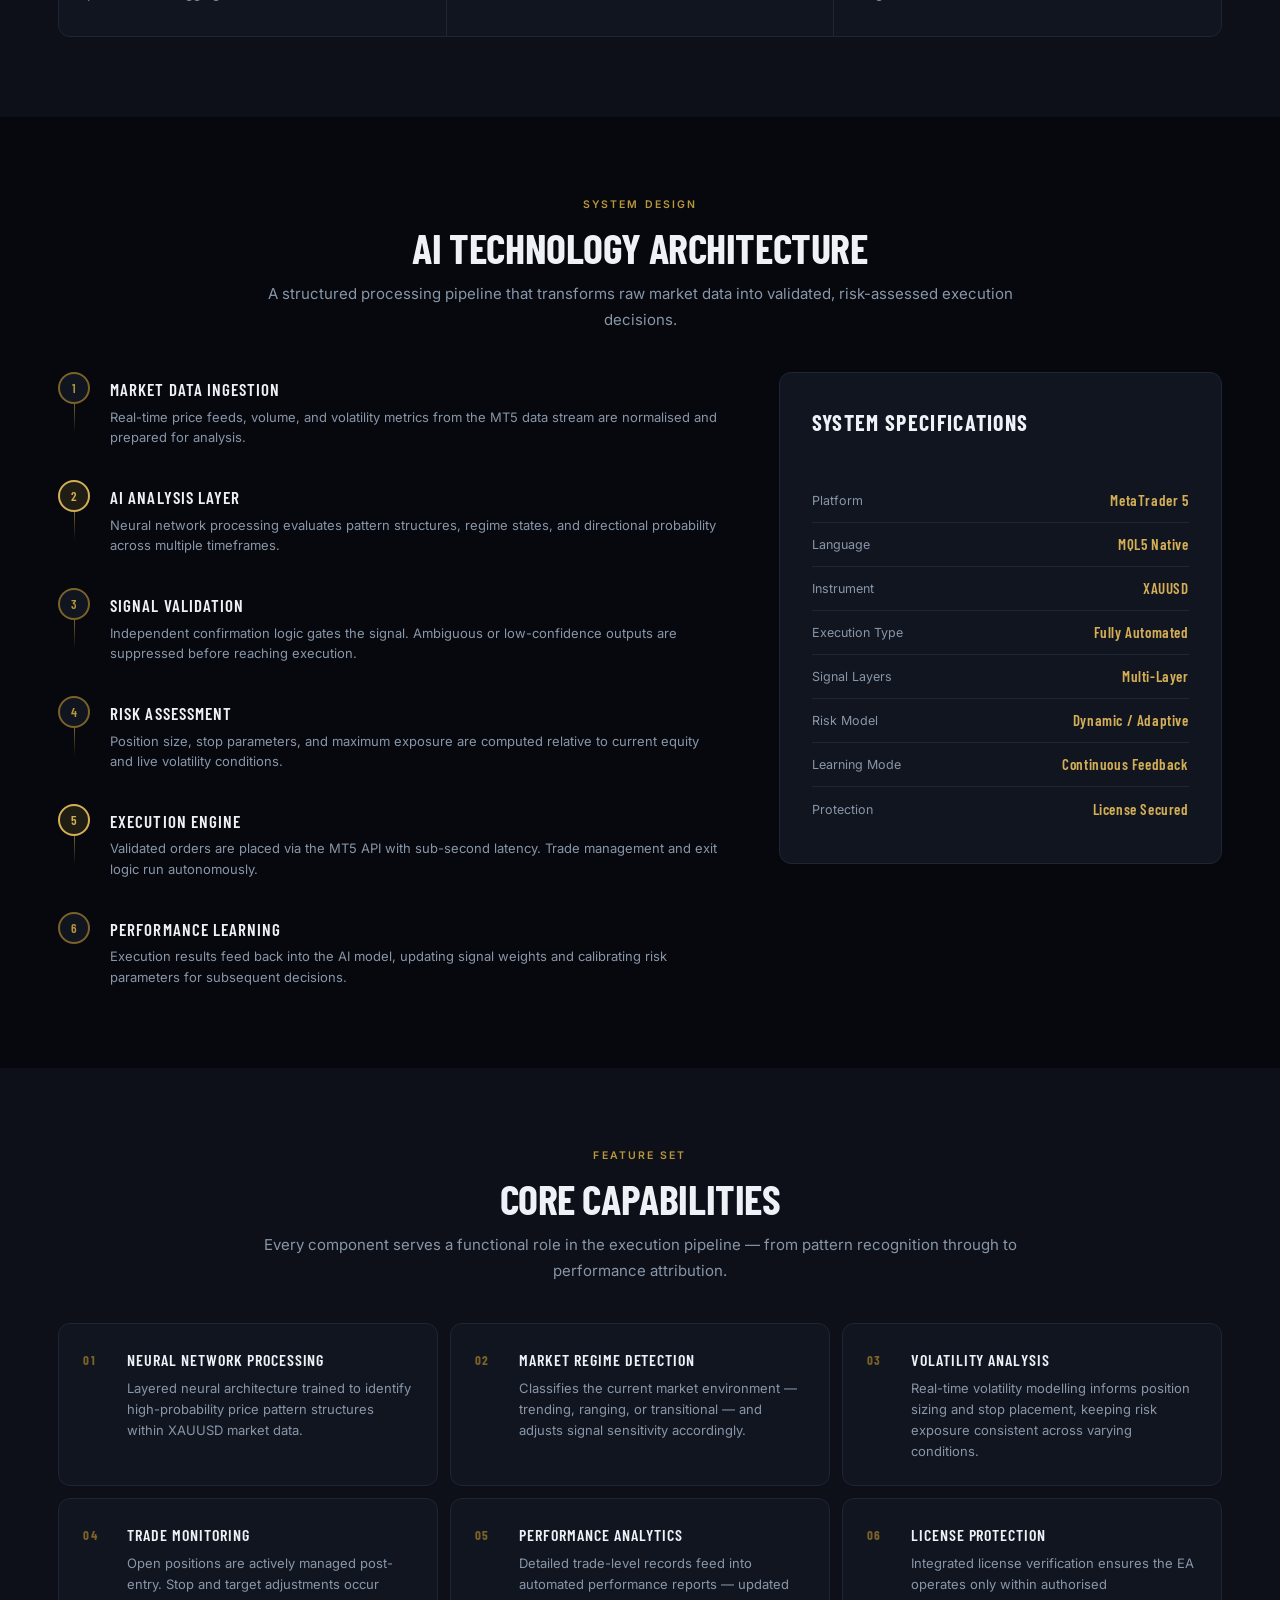
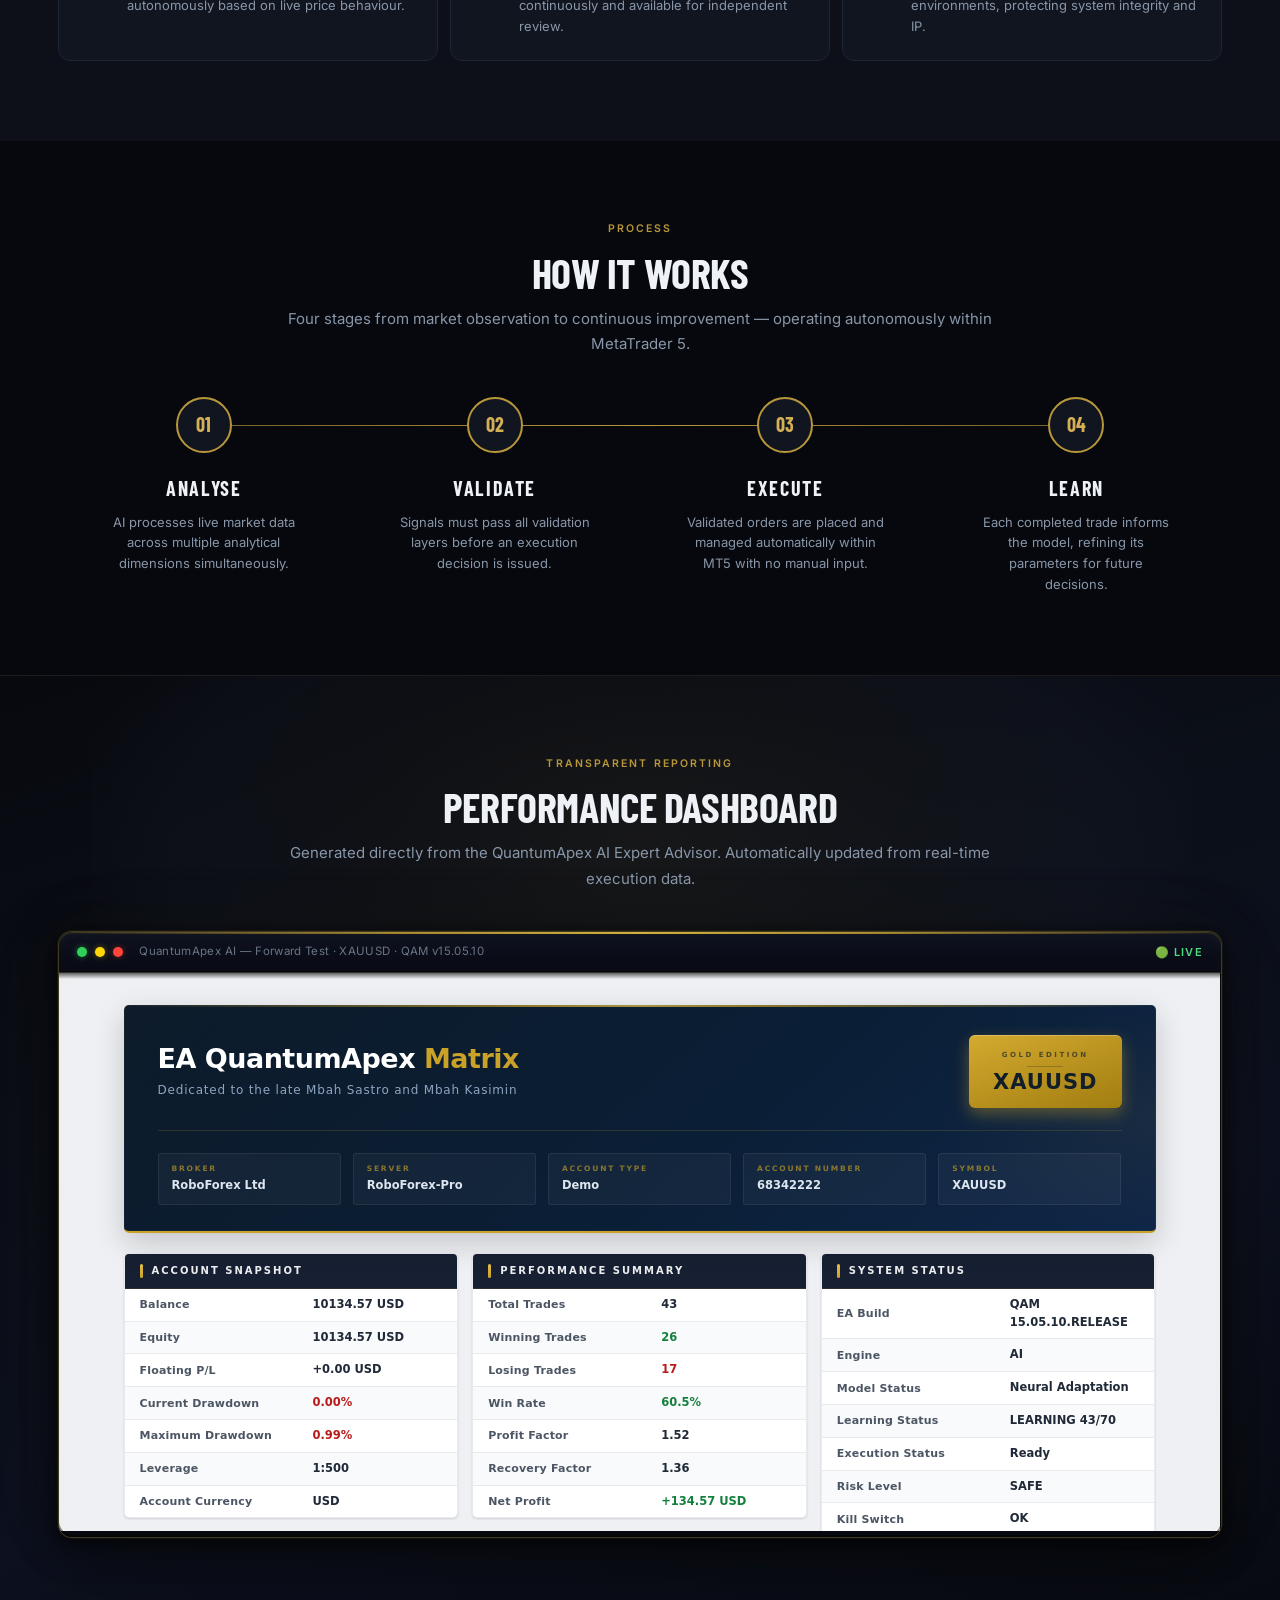
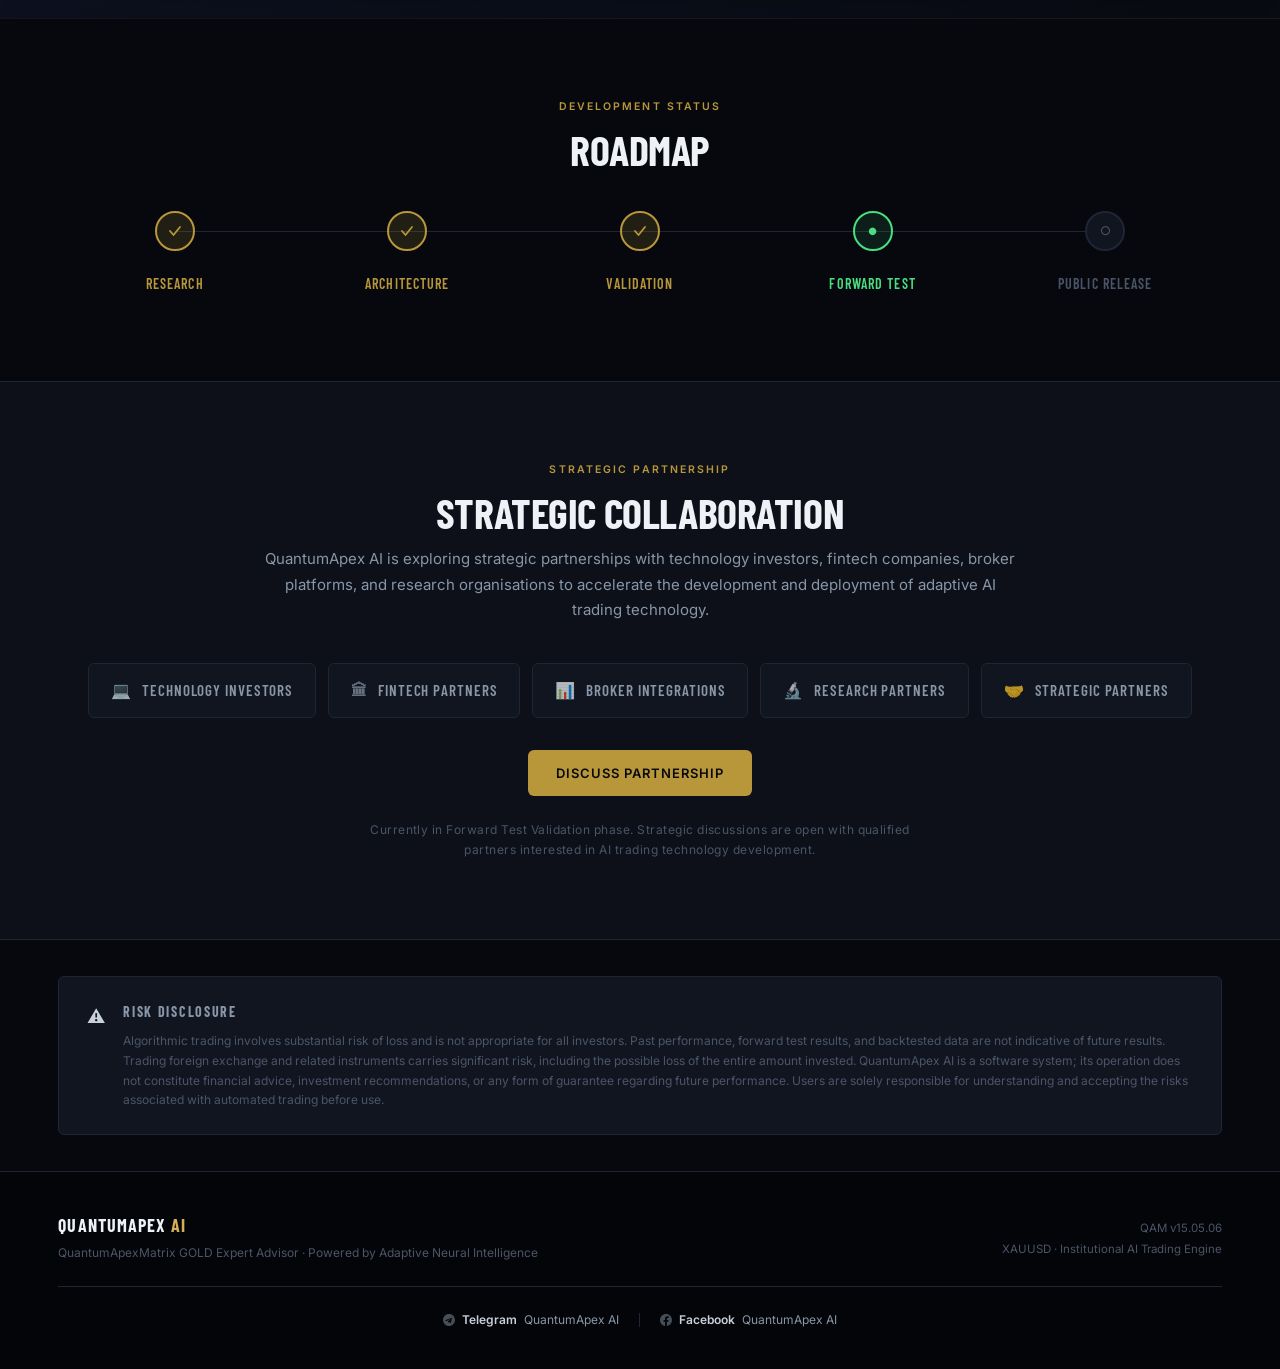
==== commit a20ca22f: "Update index.html" ====
--- a/index.html
+++ b/index.html
@@ -83,7 +83,7 @@
         "applicationCategory": "BusinessApplication",
         "applicationSubCategory": "Trading Software",
         "operatingSystem": "MetaTrader 5",
-        "softwareVersion": "QAM v15.05.06",
+        "softwareVersion": "QAM v15.05.10",
         "description": "Expert Advisor for MetaTrader 5 specialised in XAUUSD algorithmic trading. Incorporates adaptive AI learning, multi-layer signal validation, automated execution, and dynamic risk management.",
         "author": {
           "@id": "https://quantumapex.my.id/#organization"
@@ -202,7 +202,7 @@
         </div>
         <div class="status-item">
           <span class="status-label" data-en="Version" data-id="Versi">Version</span>
-          <span class="status-value">QAM v15.05.06</span>
+          <span class="status-value">QAM v15.05.10</span>
         </div>
         <div class="status-item">
           <span class="status-label" data-en="Platform" data-id="Platform">Platform</span>
@@ -454,7 +454,7 @@
         <span class="report-dot green"></span>
         <span class="report-dot yellow"></span>
         <span class="report-dot red"></span>
-        <span class="report-url">QuantumApex AI &mdash; Forward Test &middot; XAUUSD &middot; QAM v15.04.02</span>
+        <span class="report-url">QuantumApex AI &mdash; Forward Test &middot; XAUUSD &middot; QAM v15.05.10</span>
         <span class="report-live">&#x1F7E2; LIVE</span>
       </div>
       <div class="report-body">
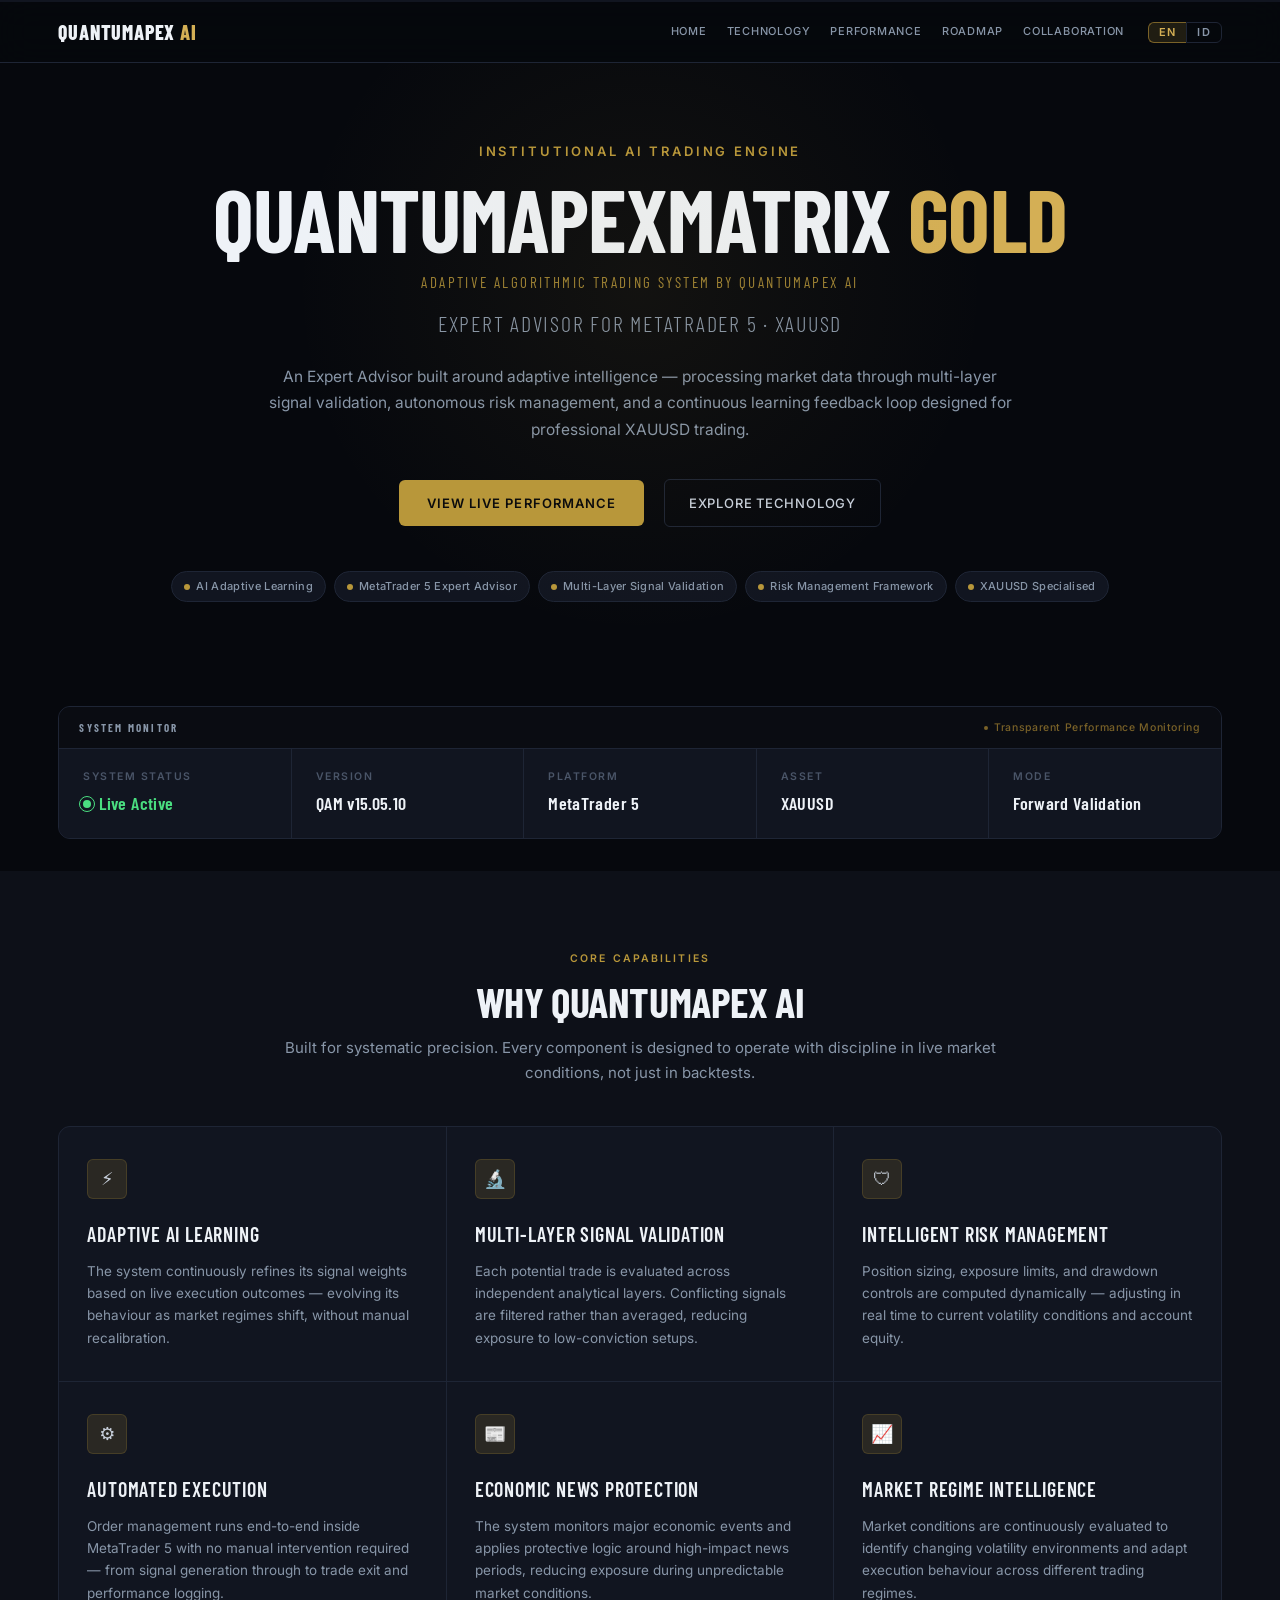
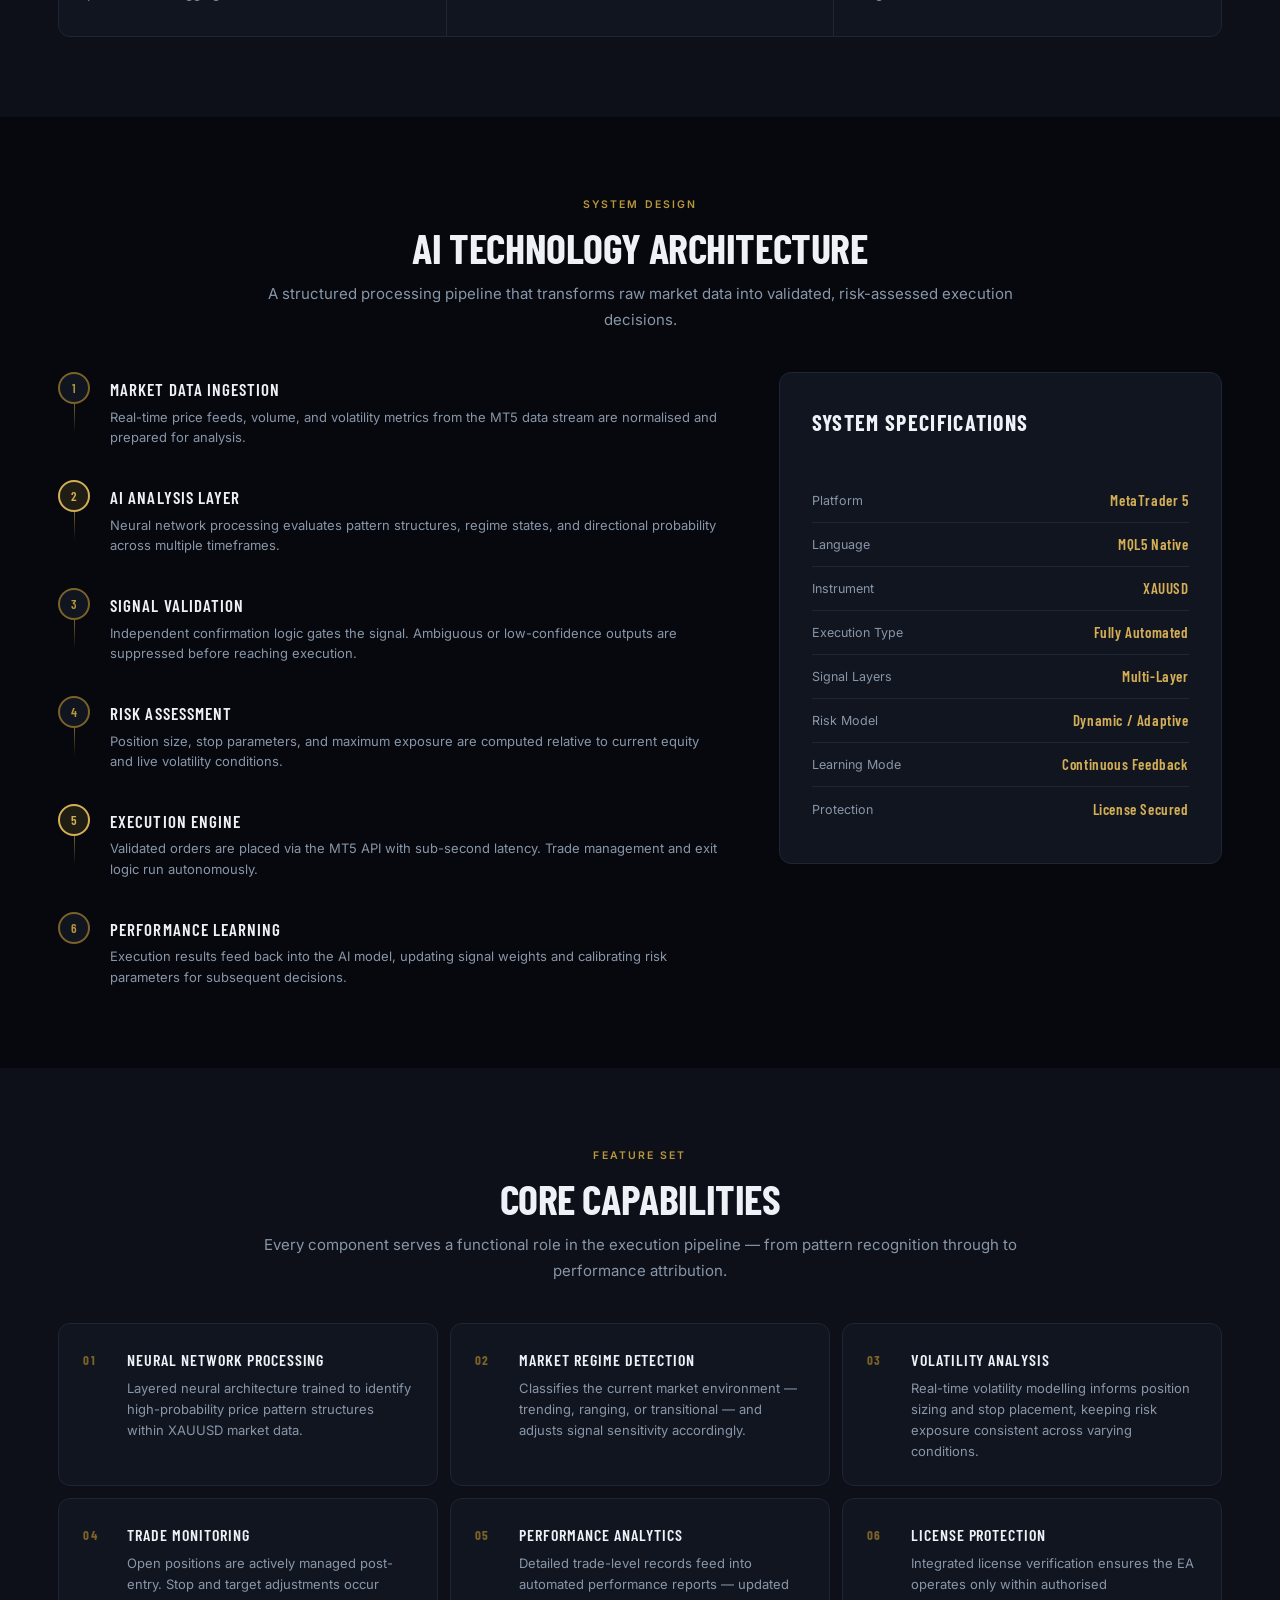
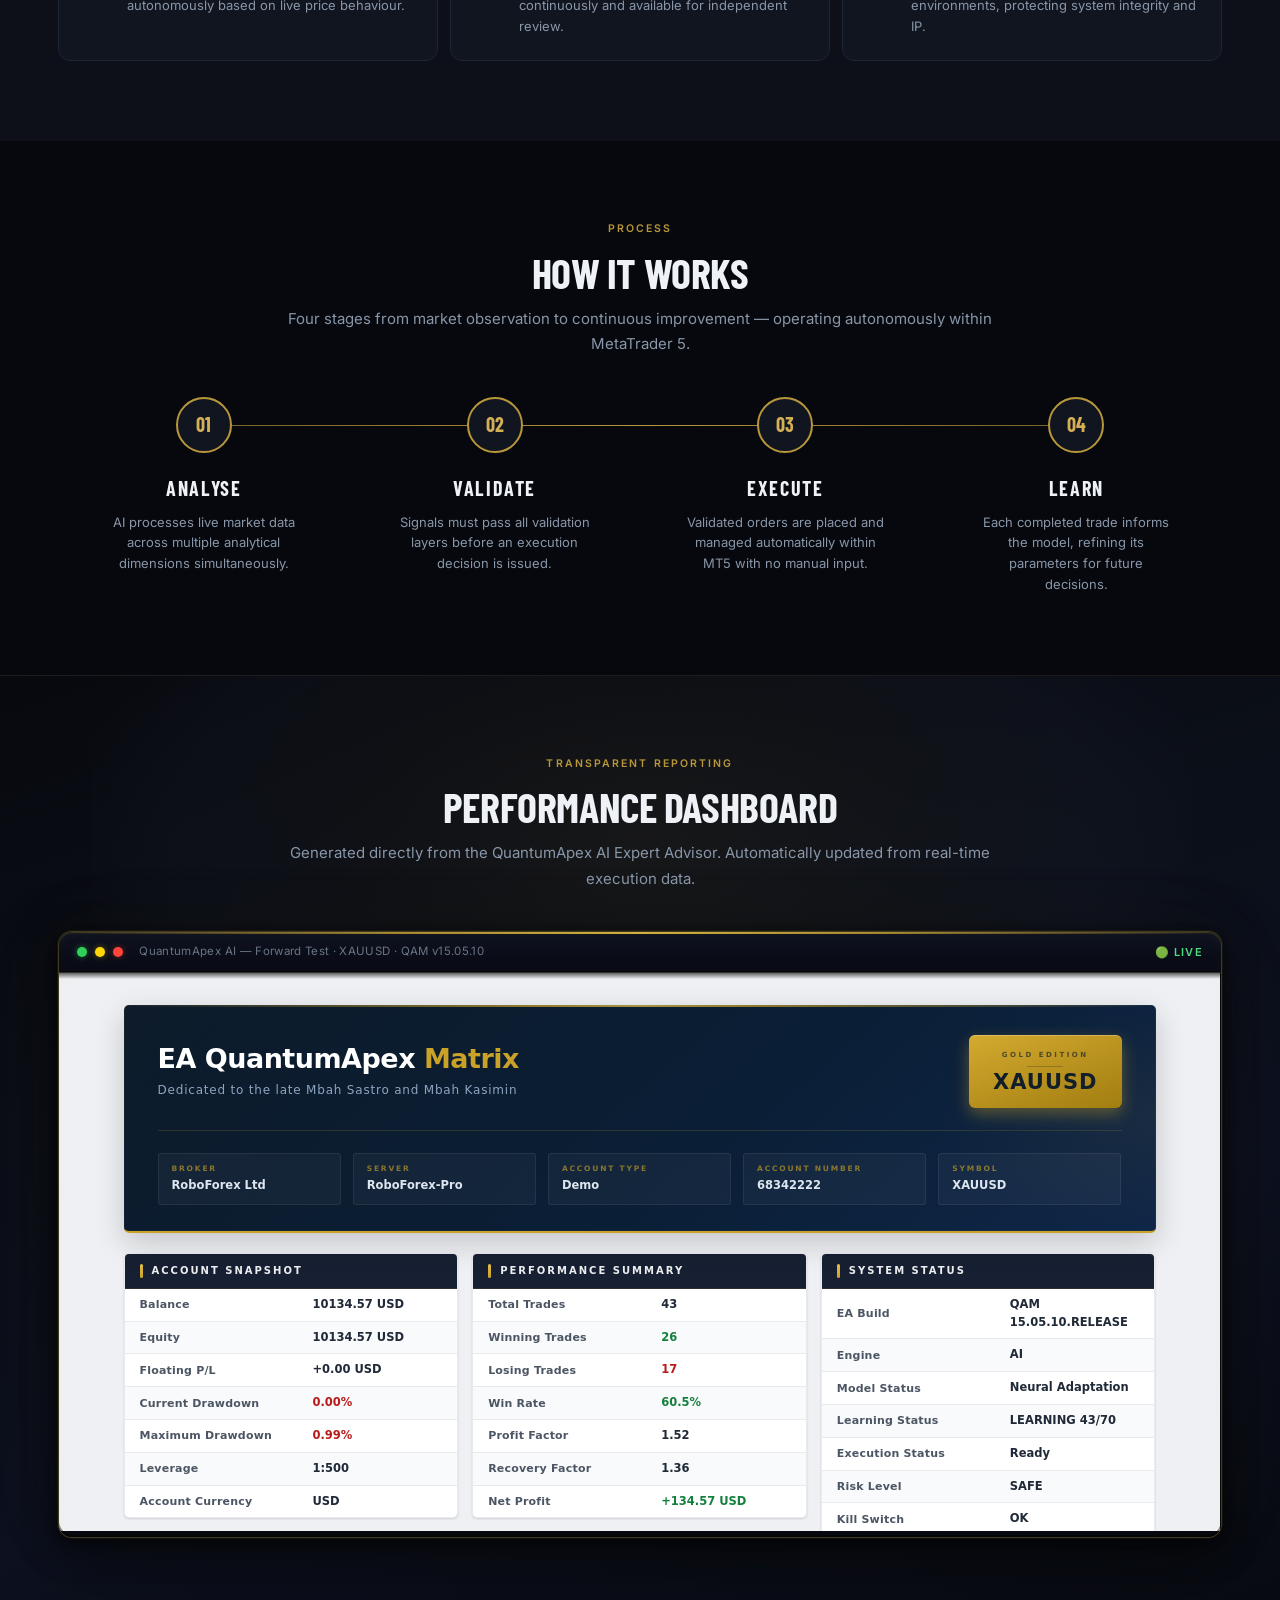
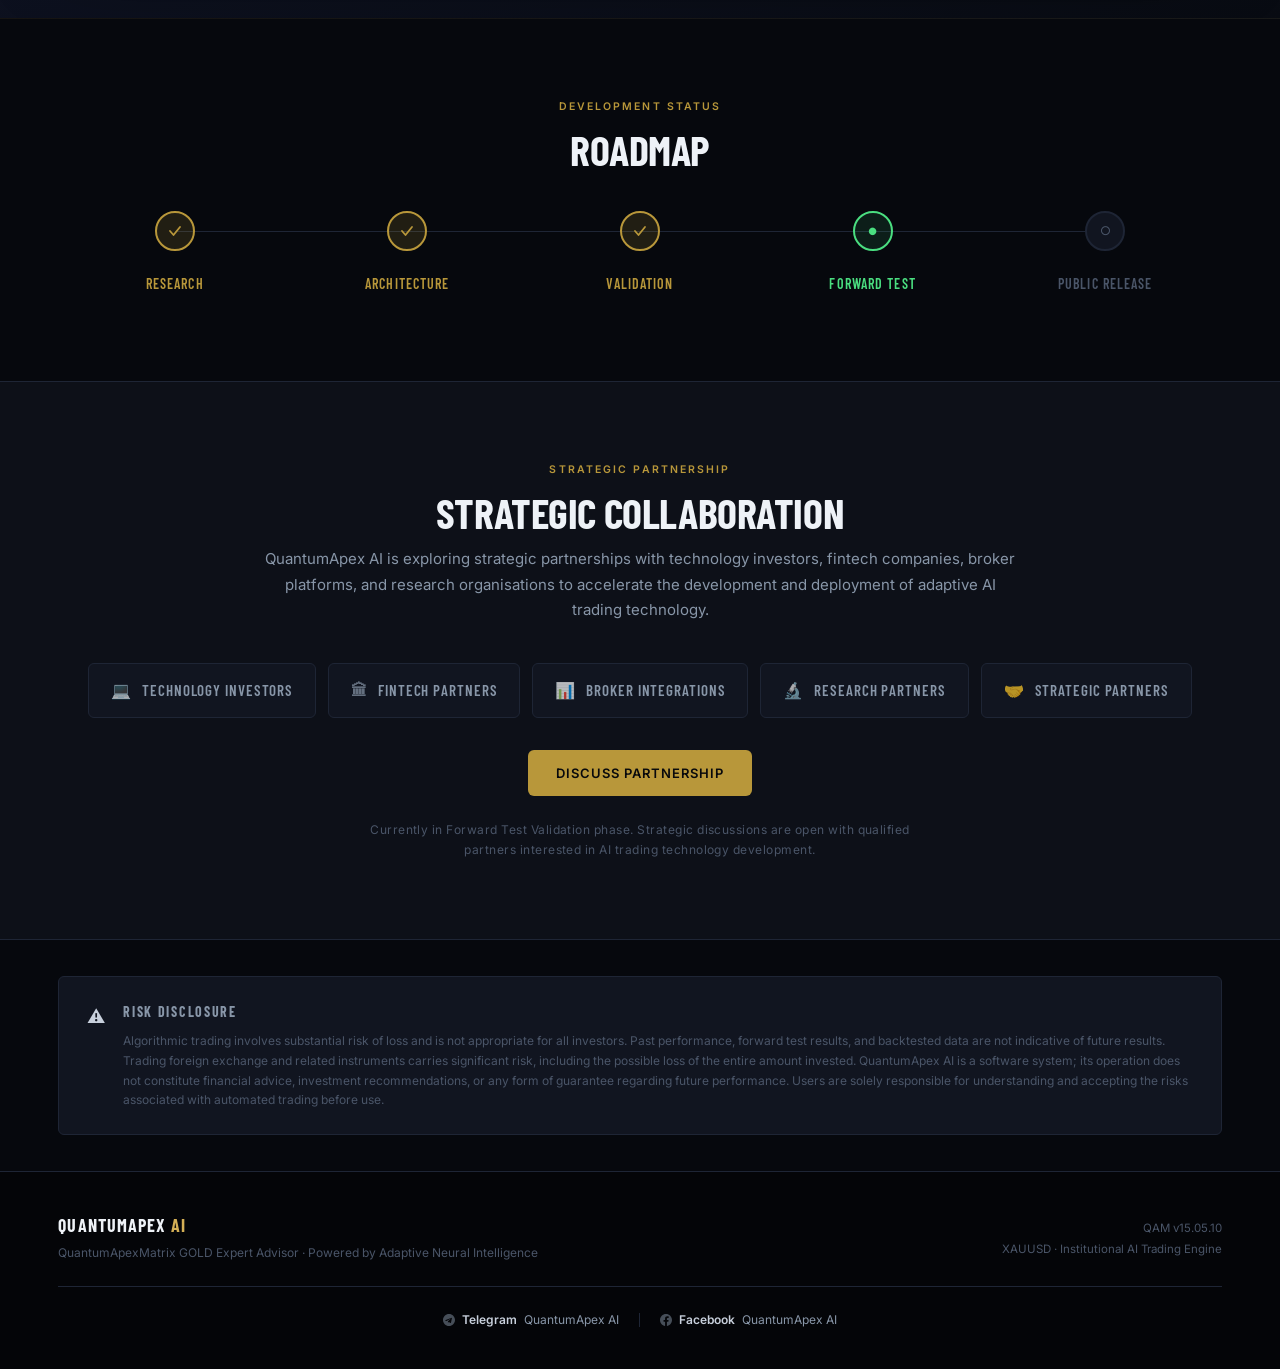
==== commit cd952119: "Update index.html" ====
--- a/index.html
+++ b/index.html
@@ -554,7 +554,7 @@
            data-id="Expert Advisor QuantumApexMatrix GOLD · Didukung Kecerdasan Neural Adaptif">QuantumApexMatrix GOLD Expert Advisor &middot; Powered by Adaptive Neural Intelligence</p>
       </div>
       <div class="footer-meta">
-        <div>QAM v15.05.06</div>
+        <div>QAM v15.05.10</div>
         <div data-en="XAUUSD · Institutional AI Trading Engine"
              data-id="XAUUSD · Mesin Trading AI Institusional">XAUUSD &middot; Institutional AI Trading Engine</div>
       </div>
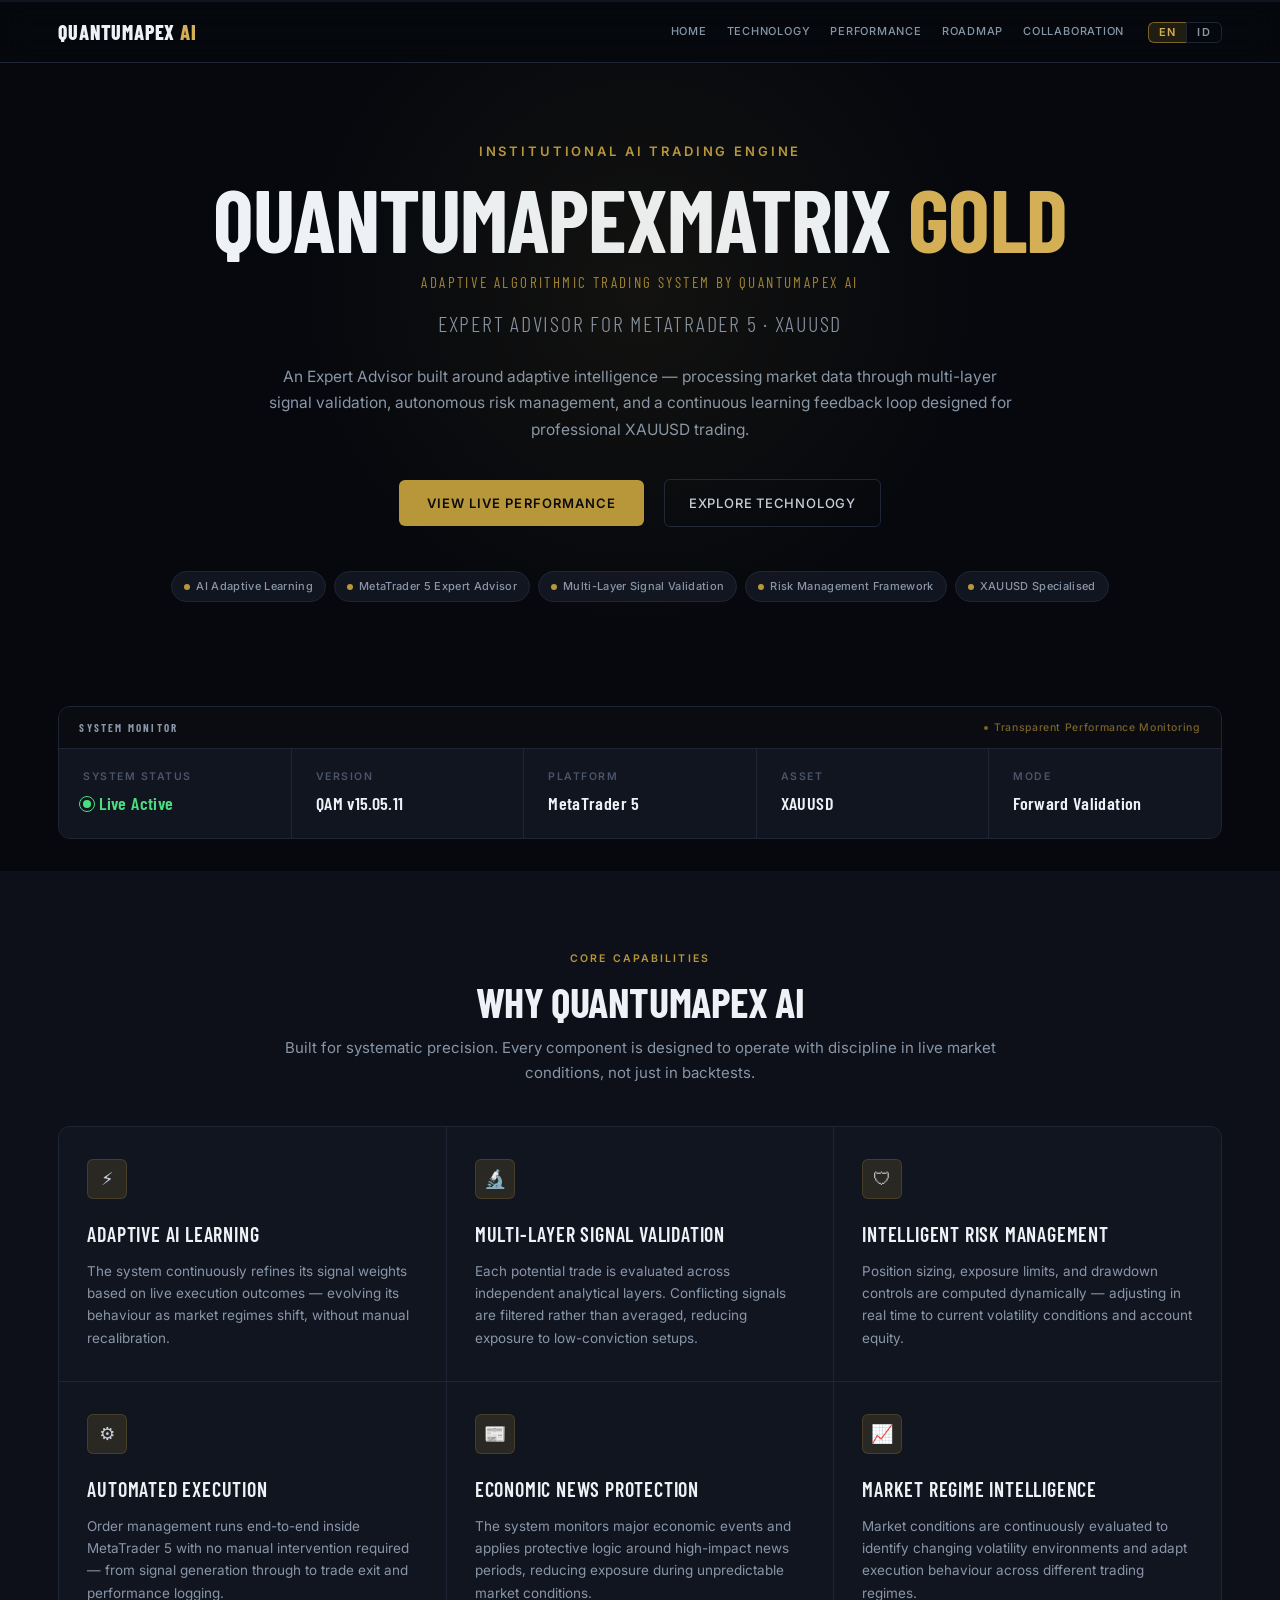
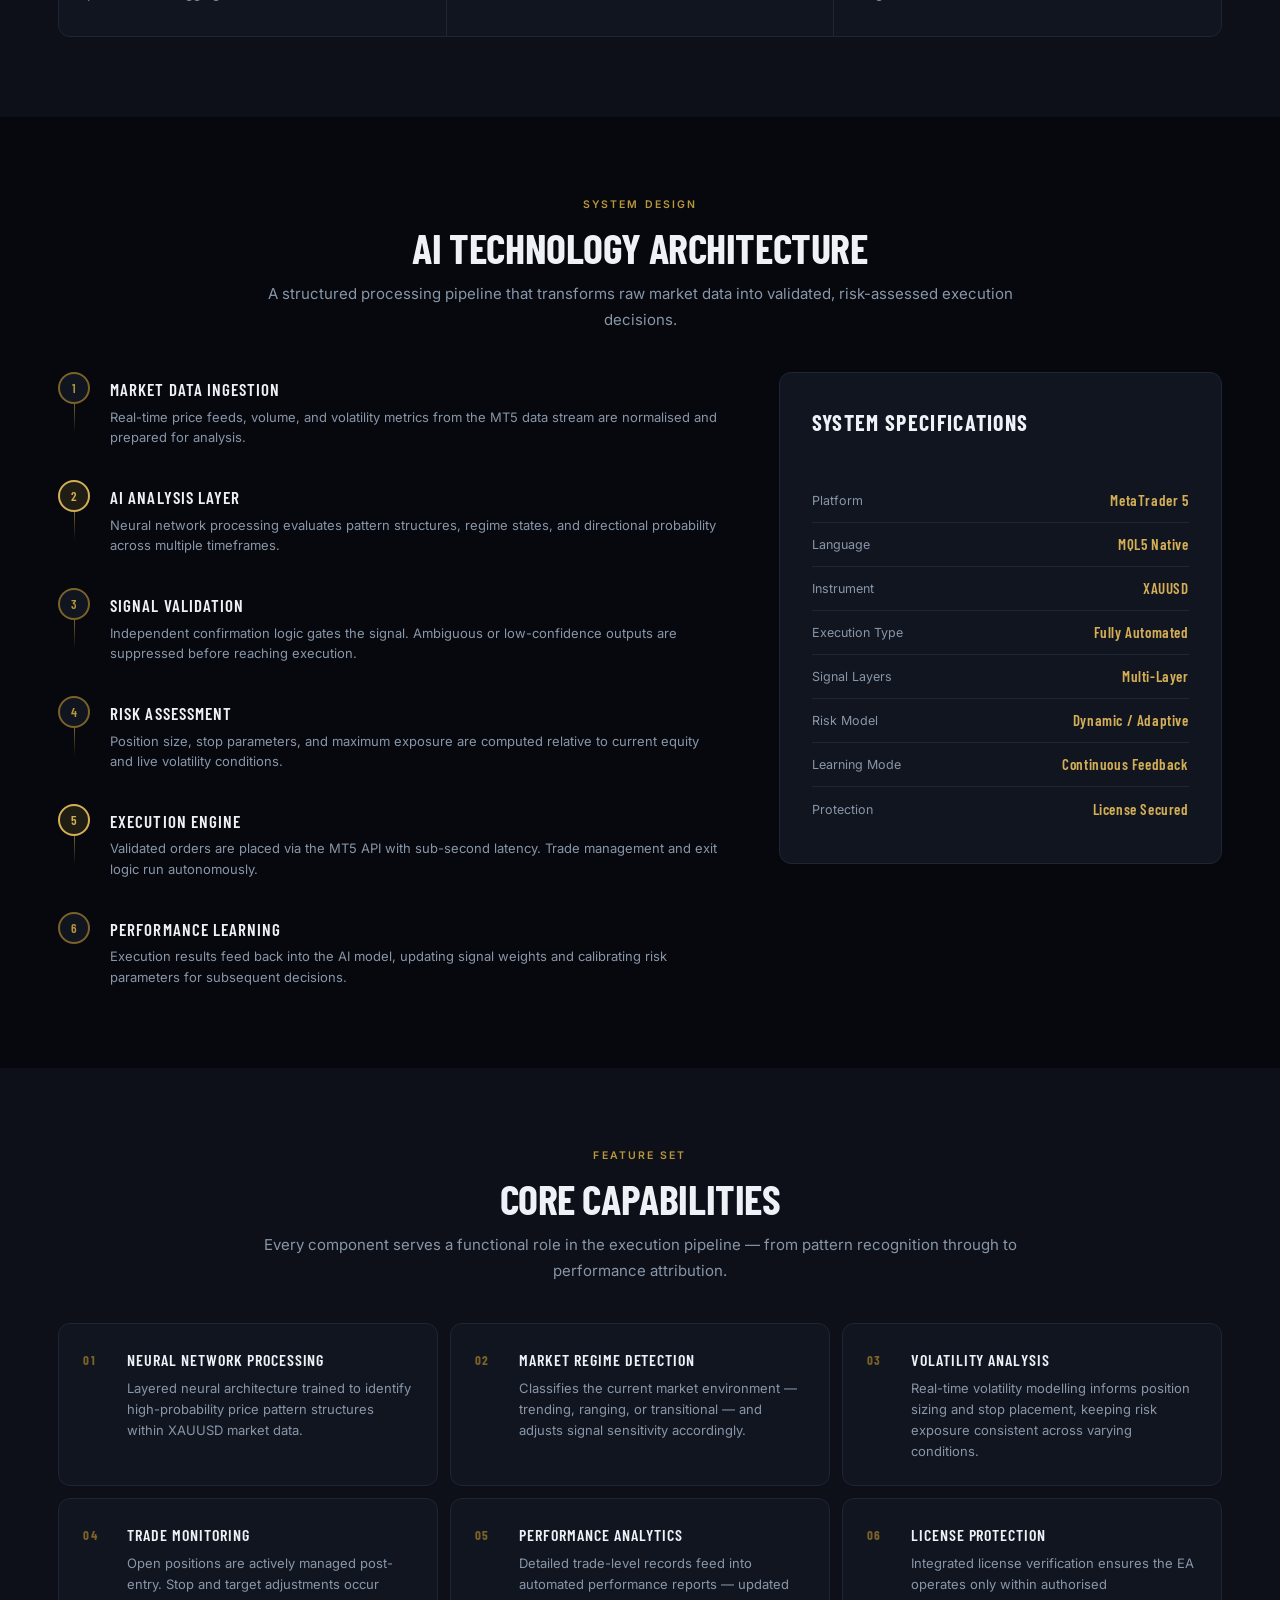
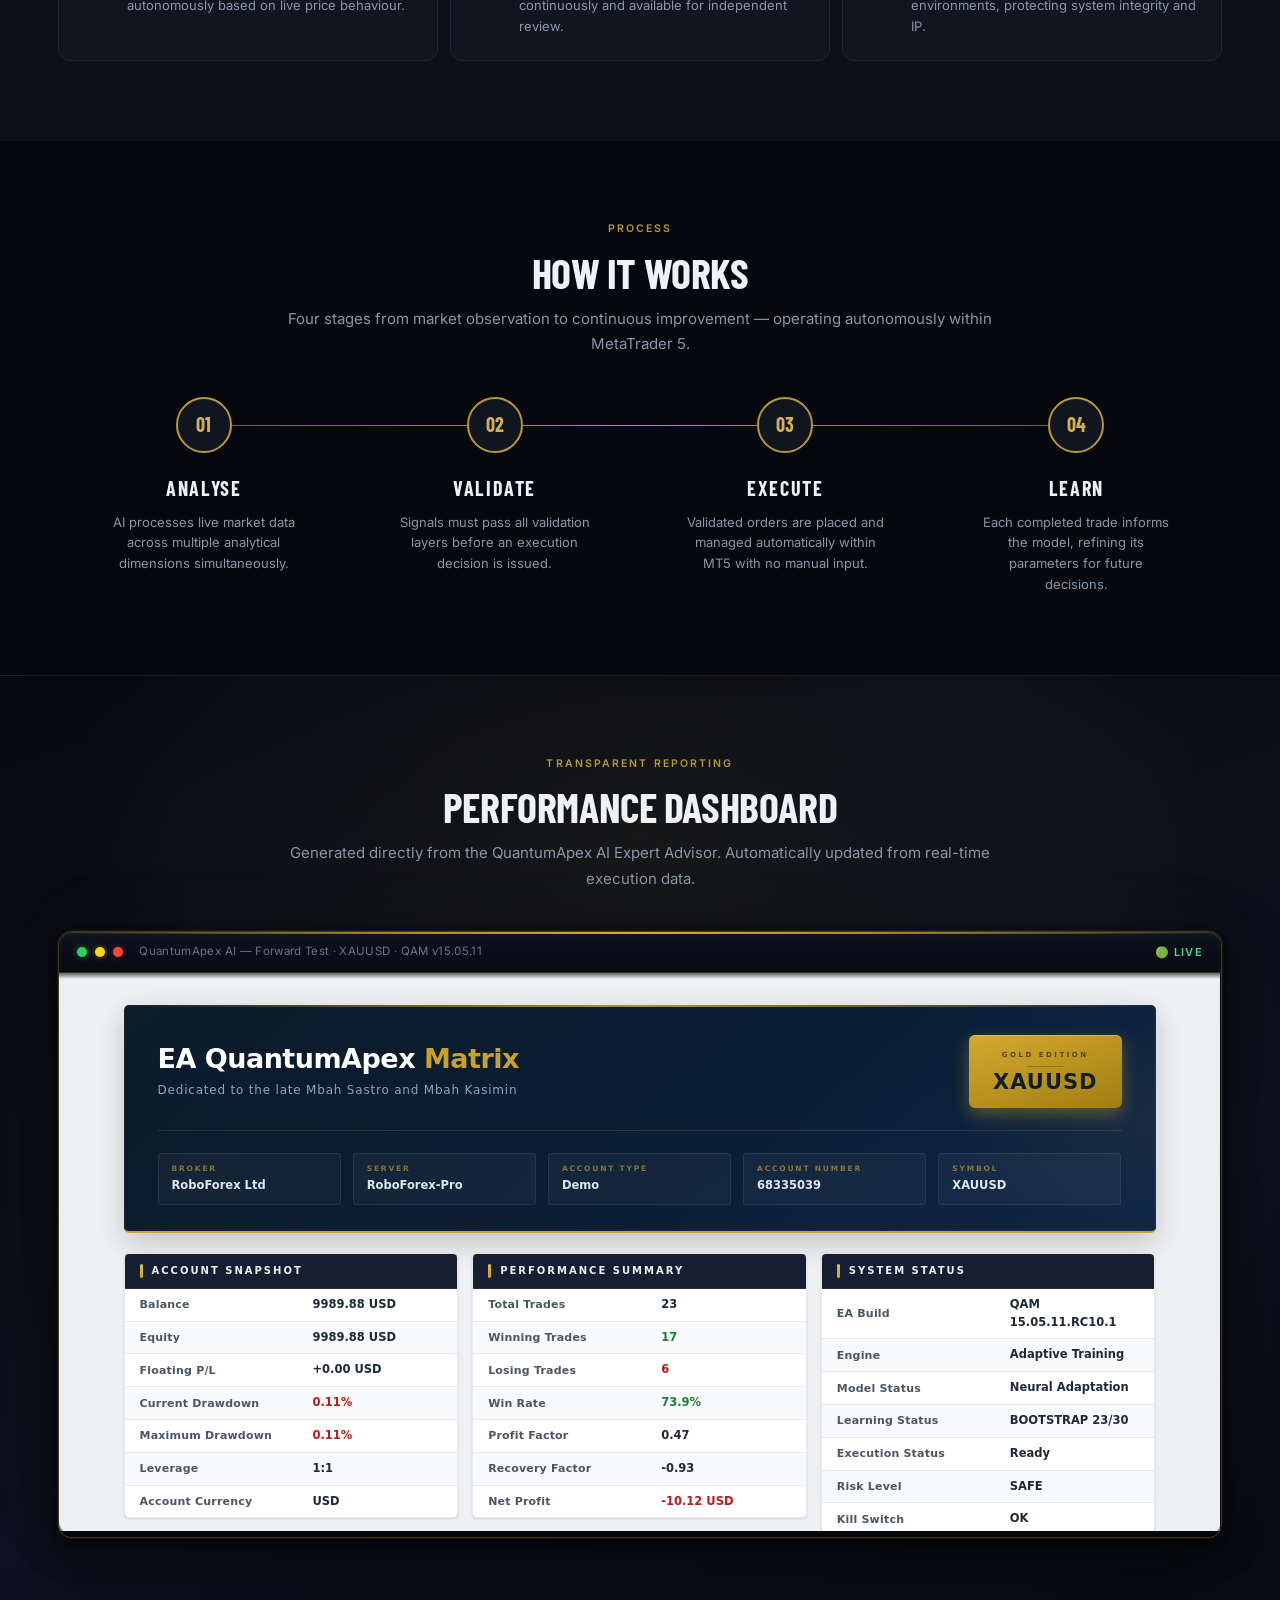
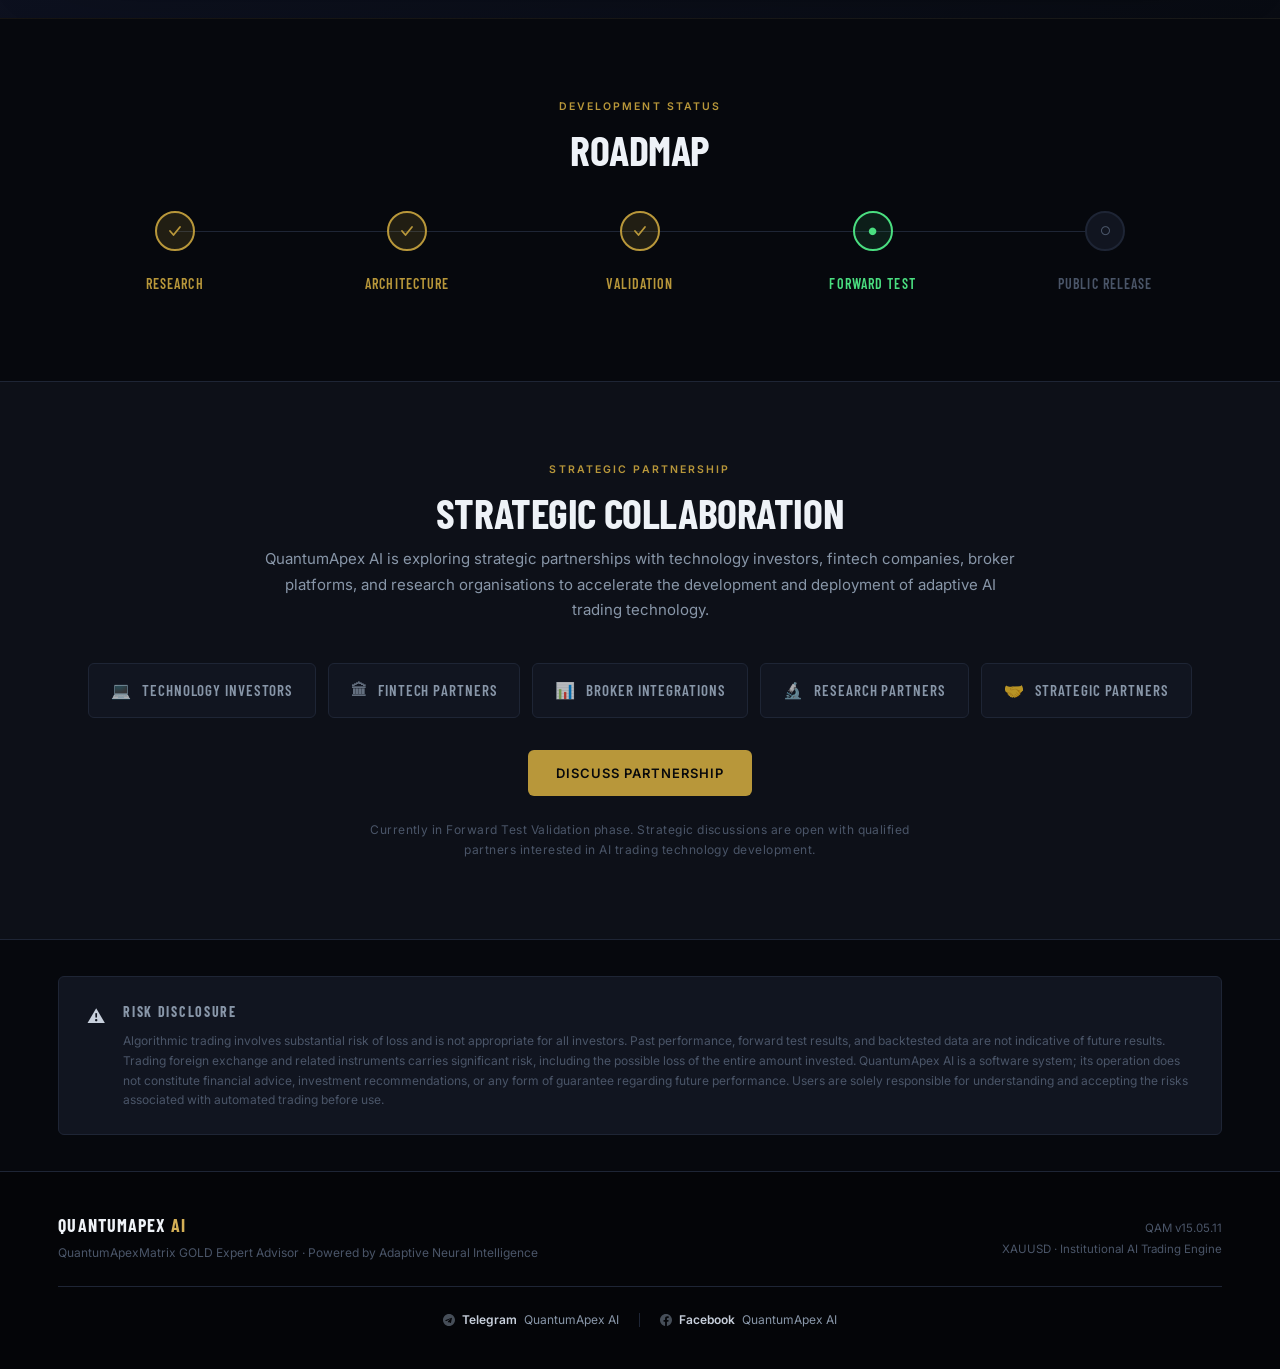
==== commit a7c0c949: "Update index.html" ====
--- a/index.html
+++ b/index.html
@@ -83,7 +83,7 @@
         "applicationCategory": "BusinessApplication",
         "applicationSubCategory": "Trading Software",
         "operatingSystem": "MetaTrader 5",
-        "softwareVersion": "QAM v15.05.10",
+        "softwareVersion": "QAM v15.05.11",
         "description": "Expert Advisor for MetaTrader 5 specialised in XAUUSD algorithmic trading. Incorporates adaptive AI learning, multi-layer signal validation, automated execution, and dynamic risk management.",
         "author": {
           "@id": "https://quantumapex.my.id/#organization"
@@ -202,7 +202,7 @@
         </div>
         <div class="status-item">
           <span class="status-label" data-en="Version" data-id="Versi">Version</span>
-          <span class="status-value">QAM v15.05.10</span>
+          <span class="status-value">QAM v15.05.11</span>
         </div>
         <div class="status-item">
           <span class="status-label" data-en="Platform" data-id="Platform">Platform</span>
@@ -454,7 +454,7 @@
         <span class="report-dot green"></span>
         <span class="report-dot yellow"></span>
         <span class="report-dot red"></span>
-        <span class="report-url">QuantumApex AI &mdash; Forward Test &middot; XAUUSD &middot; QAM v15.05.10</span>
+        <span class="report-url">QuantumApex AI &mdash; Forward Test &middot; XAUUSD &middot; QAM v15.05.11</span>
         <span class="report-live">&#x1F7E2; LIVE</span>
       </div>
       <div class="report-body">
@@ -554,7 +554,7 @@
            data-id="Expert Advisor QuantumApexMatrix GOLD · Didukung Kecerdasan Neural Adaptif">QuantumApexMatrix GOLD Expert Advisor &middot; Powered by Adaptive Neural Intelligence</p>
       </div>
       <div class="footer-meta">
-        <div>QAM v15.05.10</div>
+        <div>QAM v15.05.11</div>
         <div data-en="XAUUSD · Institutional AI Trading Engine"
              data-id="XAUUSD · Mesin Trading AI Institusional">XAUUSD &middot; Institutional AI Trading Engine</div>
       </div>
